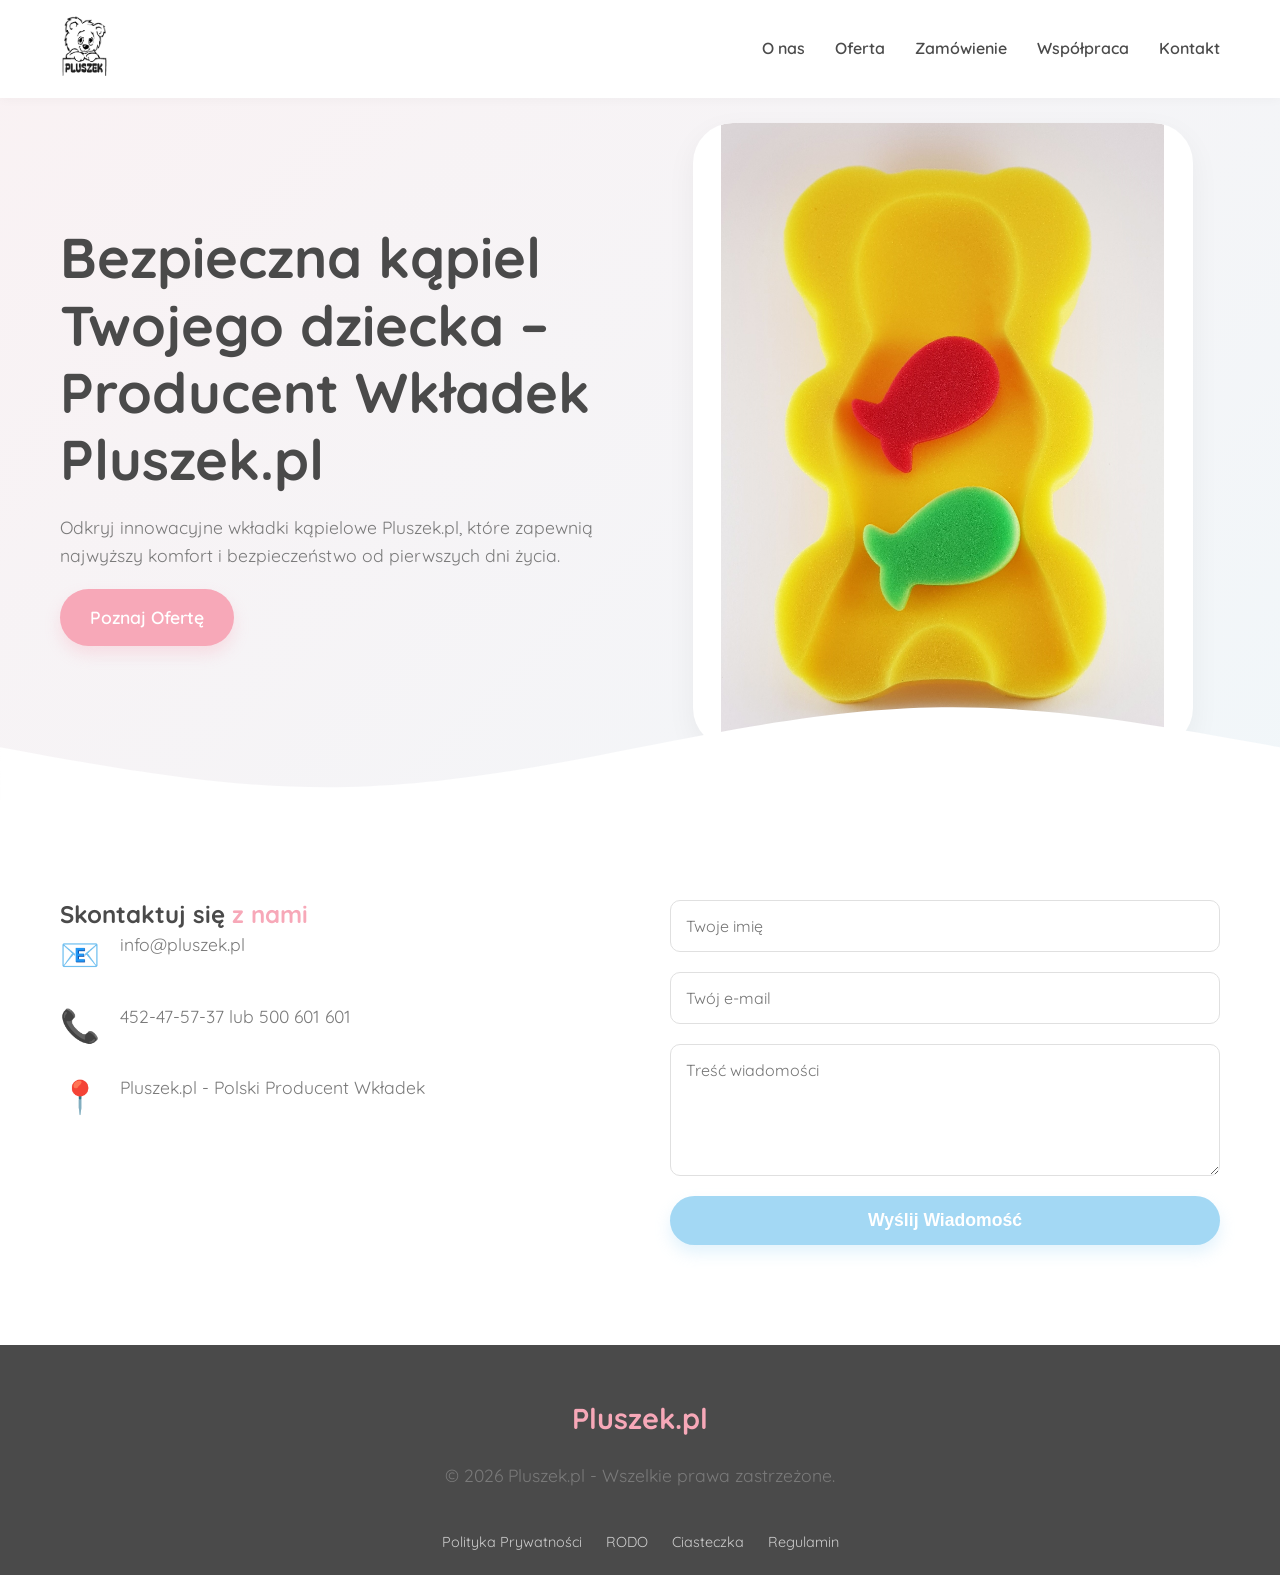
==== index.html @ 26e691b9 "oporawione style css" ====
<!DOCTYPE html>
<html lang="pl">
<head>
    <meta charset="UTF-8">
    <meta name="viewport" content="width=device-width, initial-scale=1.0">
    <title>Pluszek.pl - Producent Wkładek do Wanienki dla Niemowląt | Bezpieczna Kąpiel</title>
    <meta name="description" content="Pluszek.pl to polski producent bezpiecznych i delikatnych wkładek do kąpieli dla niemowląt. Sprawdź nasze atestowane produkty i pakiety promocyjne.">

    <link rel="preconnect" href="https://fonts.googleapis.com">
    <link rel="preconnect" href="https://fonts.gstatic.com" crossorigin>
    <link href="https://fonts.googleapis.com/css2?family=Quicksand:wght@300;400;500;600;700&display=swap" rel="stylesheet">
    <link rel="stylesheet" href="style.css">

    <script type="application/ld+json">
    {
      "@context": "https://schema.org",
      "@type": "Organization",
      "name": "Pluszek.pl",
      "url": "https://pluszek.pl",
      "logo": "https://pluszek.pl/image/logo.jpg",
      "contactPoint": {
        "@type": "ContactPoint",
        "telephone": "+48-452-475-737",
        "contactType": "customer service"
      }
    }
    </script>
</head>
<body>
    <nav id="navbar">
        <div class="container nav-container">
            <div class="logo">
                <a href="#hero"><img src="image/logo.jpg" alt="Pluszek.pl - Producent wkładek do wanienki" class="nav-logo"></a>
            </div>
            <ul class="nav-links">
                <li><a href="#about">O nas</a></li>
                <li><a href="#offer">Oferta</a></li>
                <li><a href="#order">Zamówienie</a></li>
                <li><a href="#collaboration">Współpraca</a></li>
                <li><a href="#contact">Kontakt</a></li>
            </ul>
            <div class="hamburger">
                <div class="line1"></div><div class="line2"></div><div class="line3"></div>
            </div>
        </div>
    </nav>

    <header id="hero">
        <div class="container hero-container">
            <div class="hero-content">
                <h1>Bezpieczna kąpiel Twojego dziecka – <span>Producent Wkładek Pluszek.pl</span></h1>
                <p>Odkryj innowacyjne wkładki kąpielowe Pluszek.pl, które zapewnią najwyższy komfort i bezpieczeństwo od pierwszych dni życia.</p>
                <a href="#offer" class="btn btn-primary">Poznaj Ofertę</a>
            </div>
            <div class="hero-image">
                <div class="image-wrapper"><img src="image/20191213_165851.jpg" alt="Niemowlę na wkładce kąpielowej Pluszek"></div>
            </div>
        </div>
        <div class="wave-bottom">
            <svg viewBox="0 0 1440 120" xmlns="http://www.w3.org/2000/svg"><path d="M0 60 C 320 120 420 120 720 60 C 1020 0 1120 0 1440 60 L 1440 120 L 0 120 Z" fill="#ffffff" /></svg>
        </div>
    </header>

    <section id="contact">
        <div class="container contact-container">
            <div class="contact-info">
                <h2>Skontaktuj się <span>z nami</span></h2>
                <div class="info-item">
                    <span class="info-icon">📧</span>
                    <p><a href="mailto:info@pluszek.pl">info@pluszek.pl</a></p>
                </div>
                <div class="info-item">
                    <span class="info-icon">📞</span>
                    <p><a href="tel:+48452475737">452-47-57-37</a> lub <a href="tel:+48500601601">500 601 601</a></p>
                </div>
                <div class="info-item">
                    <span class="info-icon">📍</span>
                    <p>Pluszek.pl - Polski Producent Wkładek</p>
                </div>
            </div>
            <div class="contact-form">
                <form id="contactForm" action="https://api.web3forms.com/submit" method="POST">
                    <input type="hidden" name="access_key" value="a47f51e8-e739-44b0-a483-c15c716d20fc">
                    <input type="hidden" name="redirect" value="https://pluszek.pl/dziekujemy.html">
                    <input type="text" name="Imie" placeholder="Twoje imię" required>
                    <input type="email" name="Email" placeholder="Twój e-mail" required>
                    <textarea name="Wiadomosc" rows="5" placeholder="Treść wiadomości" required></textarea>
                    <button type="submit" class="btn btn-secondary">Wyślij Wiadomość</button>
                </form>
            </div>
        </div>
    </section>

    <footer>
        <div class="container footer-content">
            <div class="footer-logo">Pluszek.pl</div>
            <p>&copy; 2026 Pluszek.pl - Wszelkie prawa zastrzeżone.</p>
            <div class="footer-links">
                <a href="polityka-prywatnosci.html">Polityka Prywatności</a>
                <a href="rodo.html">RODO</a>
                <a href="polityka-cookies.html">Ciasteczka</a>
                <a href="regulamin.html">Regulamin</a>
            </div>
        </div>
    </footer>
    <script src="script.js"></script>
</body>
</html>
---- style.css ----
/* Zmienne CSS dla pastelowego, miękkiego wyglądu */
:root {
    --primary-color: #A3D8F4; /* Baby Blue */
    --secondary-color: #F7A8B8; /* Soft Pink */
    --accent-color: #FFF2CC; /* Creamy Yellow */
    --text-dark: #4A4A4A; /* Soft Gray for text */
    --text-light: #7A7A7A;
    --bg-light: #FAFAFA;
    --bg-white: #FFFFFF;
    --shadow-soft: 0 10px 30px rgba(0, 0, 0, 0.05);
    --shadow-hover: 0 15px 40px rgba(0, 0, 0, 0.08);
    --border-radius: 20px;
    --transition: all 0.3s ease;
}

* {
    margin: 0;
    padding: 0;
    box-sizing: border-box;
}

html {
    scroll-behavior: smooth;
    font-family: 'Quicksand', sans-serif;
    color: var(--text-dark);
}

body {
    background-color: var(--bg-light);
    line-height: 1.6;
    overflow-x: hidden;
}

/* Typography */
h1, h2, h3 {
    font-weight: 700;
    color: var(--text-dark);
    line-height: 1.2;
}

h2 span {
    color: var(--secondary-color);
}

p {
    font-size: 1.1rem;
    color: var(--text-light);
    margin-bottom: 20px;
}

a {
    text-decoration: none;
    color: inherit;
}

.container {
    max-width: 1200px;
    margin: 0 auto;
    padding: 0 20px;
}

/* Przyciski */
.btn {
    display: inline-block;
    padding: 14px 30px;
    border-radius: 50px;
    font-weight: 600;
    font-size: 1.1rem;
    cursor: pointer;
    transition: var(--transition);
    border: none;
    text-align: center;
}

.btn-primary {
    background-color: var(--secondary-color);
    color: white;
    box-shadow: 0 8px 15px rgba(247, 168, 184, 0.3);
}

.btn-primary:hover {
    background-color: #E695A5;
    transform: translateY(-2px);
    box-shadow: 0 12px 20px rgba(247, 168, 184, 0.4);
}

.btn-secondary {
    background-color: var(--primary-color);
    color: white;
    box-shadow: 0 8px 15px rgba(163, 216, 244, 0.3);
}

.btn-secondary:hover {
    background-color: #8CC4E0;
    transform: translateY(-2px);
    box-shadow: 0 12px 20px rgba(163, 216, 244, 0.4);
}

/* Navigacja */
#navbar {
    position: fixed;
    top: 0;
    width: 100%;
    background: rgba(255, 255, 255, 0.95);
    backdrop-filter: blur(10px);
    z-index: 1000;
    padding: 15px 0;
    box-shadow: 0 2px 10px rgba(0,0,0,0.03);
    transition: var(--transition);
}

.nav-container {
    display: flex;
    justify-content: space-between;
    align-items: center;
}

.logo .logo-text {
    font-size: 1.8rem;
    font-weight: 700;
    color: var(--primary-color);
}

.nav-logo {
    max-height: 60.5px; /* Zwiększone o kolejne 10% z 55px */
    mix-blend-mode: multiply;
    height: auto;
    width: auto;
    transition: var(--transition);
}

.nav-links {
    display: flex;
    list-style: none;
}

.nav-links li {
    margin-left: 30px;
}

.nav-links a {
    font-weight: 600;
    color: var(--text-dark);
    transition: var(--transition);
    position: relative;
}

.nav-links a:hover {
    color: var(--secondary-color);
}

.nav-links a::after {
    content: '';
    position: absolute;
    width: 0;
    height: 2px;
    bottom: -5px;
    left: 0;
    background-color: var(--secondary-color);
    transition: var(--transition);
}

.nav-links a:hover::after {
    width: 100%;
}

.hamburger {
    display: none;
    cursor: pointer;
}

.hamburger div {
    width: 25px;
    height: 3px;
    background-color: var(--text-dark);
    margin: 5px;
    transition: var(--transition);
}

/* Hero Section */
#hero {
    padding-top: 120px;
    background: linear-gradient(135deg, rgba(247,168,184,0.1) 0%, rgba(163,216,244,0.1) 100%);
    position: relative;
    padding-bottom: 50px;
}

.hero-container {
    display: flex;
    align-items: center;
    justify-content: space-between;
    min-height: 70vh;
}

.hero-content {
    flex: 1;
    padding-right: 50px;
}

.hero-content h1 {
    font-size: 3.5rem;
    margin-bottom: 20px;
}

.hero-image {
    flex: 1;
    display: flex;
    justify-content: center;
    position: relative;
}

.image-wrapper {
    width: 100%;
    max-width: 500px;
    aspect-ratio: 4/5;
    background: #ffffff;
    border-radius: 40px;
    display: flex;
    align-items: center;
    justify-content: center;
    box-shadow: var(--shadow-soft);
    overflow: hidden;
    position: relative;
}

.image-wrapper img {
    width: 100%;
    height: 100%;
    object-fit: contain;
    border-radius: 40px;
}

.placeholder-text {
    color: var(--text-light);
    font-style: italic;
    font-size: 0.9rem;
    text-align: center;
    padding: 20px;
}

.wave-bottom, .wave-top {
    position: absolute;
    left: 0;
    width: 100%;
    line-height: 0;
}

.wave-bottom {
    bottom: -1px;
}

.wave-top {
    top: -1px;
}

/* Sekcja O nas */
#about {
    padding: 100px 0;
    background-color: var(--bg-white);
}

.about-container {
    display: flex;
    align-items: center;
    gap: 60px;
}

.about-image {
    flex: 1;
}

.about-text {
    flex: 1;
}

.about-text h2 {
    font-size: 2.8rem;
    margin-bottom: 30px;
}

.features {
    display: grid;
    grid-template-columns: 1fr 1fr;
    gap: 30px;
    margin-top: 40px;
}

.feature {
    background: var(--bg-light);
    padding: 25px;
    border-radius: var(--border-radius);
    transition: var(--transition);
}

.feature:hover {
    transform: translateY(-5px);
    box-shadow: var(--shadow-soft);
}

.feature .icon {
    font-size: 2.5rem;
    margin-bottom: 15px;
}

.feature h3 {
    font-size: 1.2rem;
    margin-bottom: 10px;
}

/* Sekcja Oferta */
#offer {
    padding: 100px 0;
    background-color: var(--bg-light);
    text-align: center;
}

.section-title {
    font-size: 2.8rem;
    margin-bottom: 15px;
}

.section-subtitle {
    max-width: 700px;
    margin: 0 auto 50px auto;
}

.offer-grid {
    display: grid;
    grid-template-columns: repeat(auto-fit, minmax(320px, 1fr));
    gap: 40px;
}

.offer-card {
    background: var(--bg-white);
    border-radius: var(--border-radius);
    overflow: hidden;
    box-shadow: var(--shadow-soft);
    transition: var(--transition);
    text-align: left;
}

.offer-card:hover {
    transform: translateY(-10px);
    box-shadow: var(--shadow-hover);
}

.card-img {
    width: 100%;
    height: 300px;
    background: #ffffff;
    display: flex;
    align-items: center;
    justify-content: center;
}

.card-img img {
    width: 100%;
    height: 100%;
    object-fit: contain;
}

.card-content {
    padding: 30px;
}

.card-content h3 {
    font-size: 1.4rem;
    margin-bottom: 15px;
}

/* Oferta / Formularz */
#order {
    padding: 100px 0;
    background-color: var(--bg-white);
    text-align: center;
}

.promo-grid {
    display: flex;
    justify-content: center;
    gap: 2px; /* Small gap like in the screenshot */
    flex-wrap: wrap;
    margin-top: 40px;
}

.promo-card {
    background-size: cover;
    background-position: center;
    padding: 60px 40px;
    width: 32%;
    min-width: 300px;
    color: white;
    text-align: center;
    display: flex;
    flex-direction: column;
    justify-content: center;
    align-items: center;
    position: relative;
    /* Soft blending */
}

.promo-card h3 {
    color: white;
    font-size: 2rem;
    margin-bottom: 20px;
    font-weight: 700;
}

.promo-card p {
    color: #e0e0e0;
    font-size: 1rem;
    line-height: 1.5;
    margin-bottom: 20px;
}

.promo-card .price {
    font-size: 1.2rem;
    font-weight: bold;
    color: white;
    margin-bottom: 25px;
}

.promo-card .price span {
    font-size: 0.8rem;
    font-weight: normal;
}

.btn.kup-btn {
    background-color: #3b82f6; /* Niebieski przycisk z obrazka */
    color: white;
    border-radius: 5px;
    padding: 12px 30px;
    font-weight: 600;
    box-shadow: none;
}

.btn.kup-btn:hover {
    background-color: #2563eb;
    transform: none;
}

.order-container, .order-form-container {
    max-width: 800px;
    margin: 0 auto;
    background: var(--bg-light);
    border-radius: var(--border-radius);
    padding: 50px;
    text-align: left;
}

.form-group {
    margin-bottom: 25px;
}

.form-group label {
    display: block;
    margin-bottom: 8px;
    font-weight: 600;
    color: var(--text-dark);
}

.form-group input[type="text"],
.form-group input[type="email"],
.form-group textarea {
    width: 100%;
    padding: 15px;
    border: 1px solid #E0E0E0;
    border-radius: 10px;
    font-family: inherit;
    font-size: 1rem;
    background: var(--bg-white);
    transition: var(--transition);
}

.form-group input:focus,
.form-group textarea:focus {
    outline: none;
    border-color: var(--primary-color);
    box-shadow: 0 0 0 3px rgba(163, 216, 244, 0.2);
}

.radio-group {
    display: flex;
    flex-direction: column;
    gap: 15px;
}

.radio-label {
    display: flex;
    align-items: center;
    cursor: pointer;
    font-weight: 500;
    background: var(--bg-white);
    padding: 15px 20px;
    border-radius: 10px;
    border: 1px solid #E0E0E0;
    transition: var(--transition);
}

.radio-label:hover {
    border-color: var(--primary-color);
}

.radio-label input[type="radio"] {
    display: none;
}

.custom-radio {
    width: 20px;
    height: 20px;
    border: 2px solid var(--text-light);
    border-radius: 50%;
    margin-right: 15px;
    position: relative;
}

.radio-label input[type="radio"]:checked + .custom-radio {
    border-color: var(--primary-color);
}

.radio-label input[type="radio"]:checked + .custom-radio::after {
    content: '';
    position: absolute;
    top: 50%;
    left: 50%;
    transform: translate(-50%, -50%);
    width: 10px;
    height: 10px;
    background: var(--primary-color);
    border-radius: 50%;
}

.form-note {
    margin-top: 15px;
    font-size: 0.85rem;
    text-align: center;
}

/* Modal */
.modal {
    display: none;
    position: fixed;
    z-index: 2000;
    left: 0;
    top: 0;
    width: 100%;
    height: 100%;
    overflow: auto;
    background-color: rgba(0,0,0,0.6);
    backdrop-filter: blur(5px);
}

.modal-content {
    background-color: #fefefe;
    margin: 10% auto;
    padding: 40px;
    border-radius: var(--border-radius);
    width: 90%;
    max-width: 600px;
    position: relative;
    box-shadow: 0 5px 30px rgba(0,0,0,0.3);
}

.close-btn {
    position: absolute;
    top: 20px;
    right: 25px;
    color: #aaa;
    font-size: 28px;
    font-weight: bold;
    cursor: pointer;
}

.close-btn:hover,
.close-btn:focus {
    color: black;
    text-decoration: none;
    cursor: pointer;
}

/* Współpraca */
#collaboration {
    padding: 150px 0 100px 0;
    background-color: var(--primary-color);
    color: var(--text-dark);
    position: relative;
    text-align: center;
}

#collaboration h2, 
#collaboration h2 span,
#collaboration p {
    color: var(--text-dark);
}

.collab-content {
    max-width: 800px;
    margin: 0 auto;
}

.collab-content ul {
    list-style: none;
    margin: 40px 0;
    display: flex;
    flex-wrap: wrap;
    justify-content: center;
    gap: 20px;
}

.collab-content ul li {
    background: rgba(255,255,255,0.2);
    padding: 10px 20px;
    border-radius: 30px;
    font-weight: 600;
}

/* Kontakt */
#contact {
    padding: 100px 0;
    background-color: var(--bg-white);
}

.contact-container {
    display: flex;
    gap: 60px;
}

.contact-info, .contact-form {
    flex: 1;
}

.info-item {
    display: flex;
    align-items: center;
    margin-bottom: 20px;
}

.info-icon {
    font-size: 2rem;
    margin-right: 20px;
}

.contact-form form {
    display: flex;
    flex-direction: column;
    gap: 20px;
}

.contact-form input, .contact-form textarea {
    padding: 15px;
    border: 1px solid #E0E0E0;
    border-radius: 10px;
    font-family: inherit;
    font-size: 1rem;
}

/* Footer */
footer {
    background-color: var(--text-dark);
    color: white;
    padding: 50px 0 20px 0;
    text-align: center;
}

.footer-content {
    display: flex;
    flex-direction: column;
    align-items: center;
    gap: 20px;
}

.footer-logo {
    font-size: 1.8rem;
    font-weight: 700;
    color: var(--secondary-color);
}

.footer-links a {
    color: #ccc;
    margin: 0 10px;
    font-size: 0.9rem;
}

.footer-links a:hover {
    color: white;
}

/* Responsive Design */
@media screen and (max-width: 968px) {
    .hero-container, .about-container, .contact-container {
        flex-direction: column;
        text-align: center;
    }
    
    .hero-content {
        padding-right: 0;
        margin-bottom: 50px;
    }

    .hero-content h1 {
        font-size: 2.8rem;
    }

    .offer-grid {
        grid-template-columns: repeat(2, 1fr);
    }
}

@media screen and (max-width: 768px) {
    body {
        overflow-x: hidden;
    }
    
    .nav-links {
        position: absolute;
        right: -100%;
        top: 70px;
        background: rgba(255, 255, 255, 0.98);
        flex-direction: column;
        align-items: center;
        width: 100%;
        height: calc(100vh - 70px);
        transition: right 0.5s ease-in;
        box-shadow: var(--shadow-soft);
    }

    .nav-links.nav-active {
        right: 0;
    }

    .nav-links li {
        margin: 30px 0;
    }

    .hamburger {
        display: block;
    }

    .hamburger.toggle .line1 {
        transform: rotate(-45deg) translate(-5px, 6px);
    }

    .hamburger.toggle .line2 {
        opacity: 0;
    }

    .hamburger.toggle .line3 {
        transform: rotate(45deg) translate(-5px, -6px);
    }

    .offer-grid {
        grid-template-columns: 1fr;
    }
    
    .order-container {
        padding: 30px 20px;
    }
}
/* Poprawka dla klikalnych numerów i maili */
.info-item p a {
    color: inherit;
    text-decoration: none;
    transition: var(--transition);
}

.info-item p a:hover {
    color: var(--secondary-color);
}

/* Upewnienie się, że obrazy w ofercie są zawsze wyśrodkowane */
.card-img img {
    max-width: 100%;
    max-height: 100%;
}
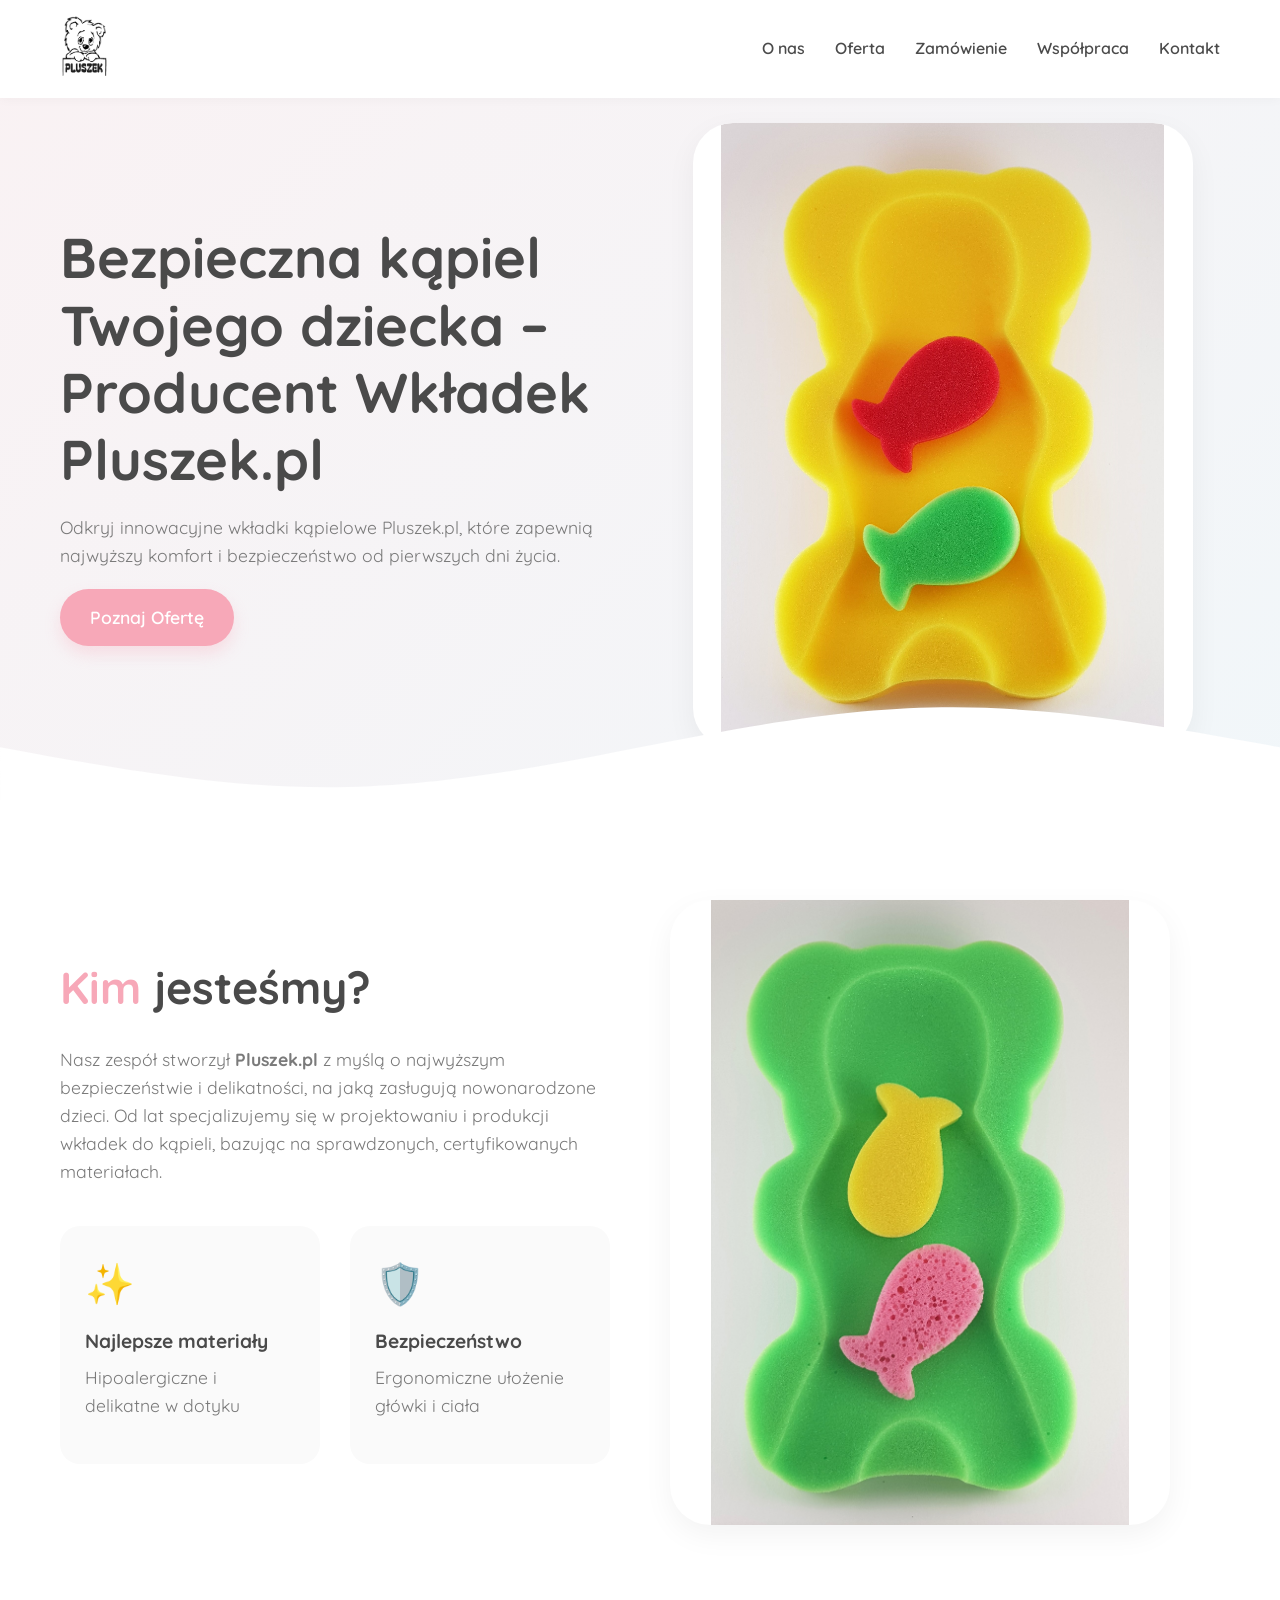
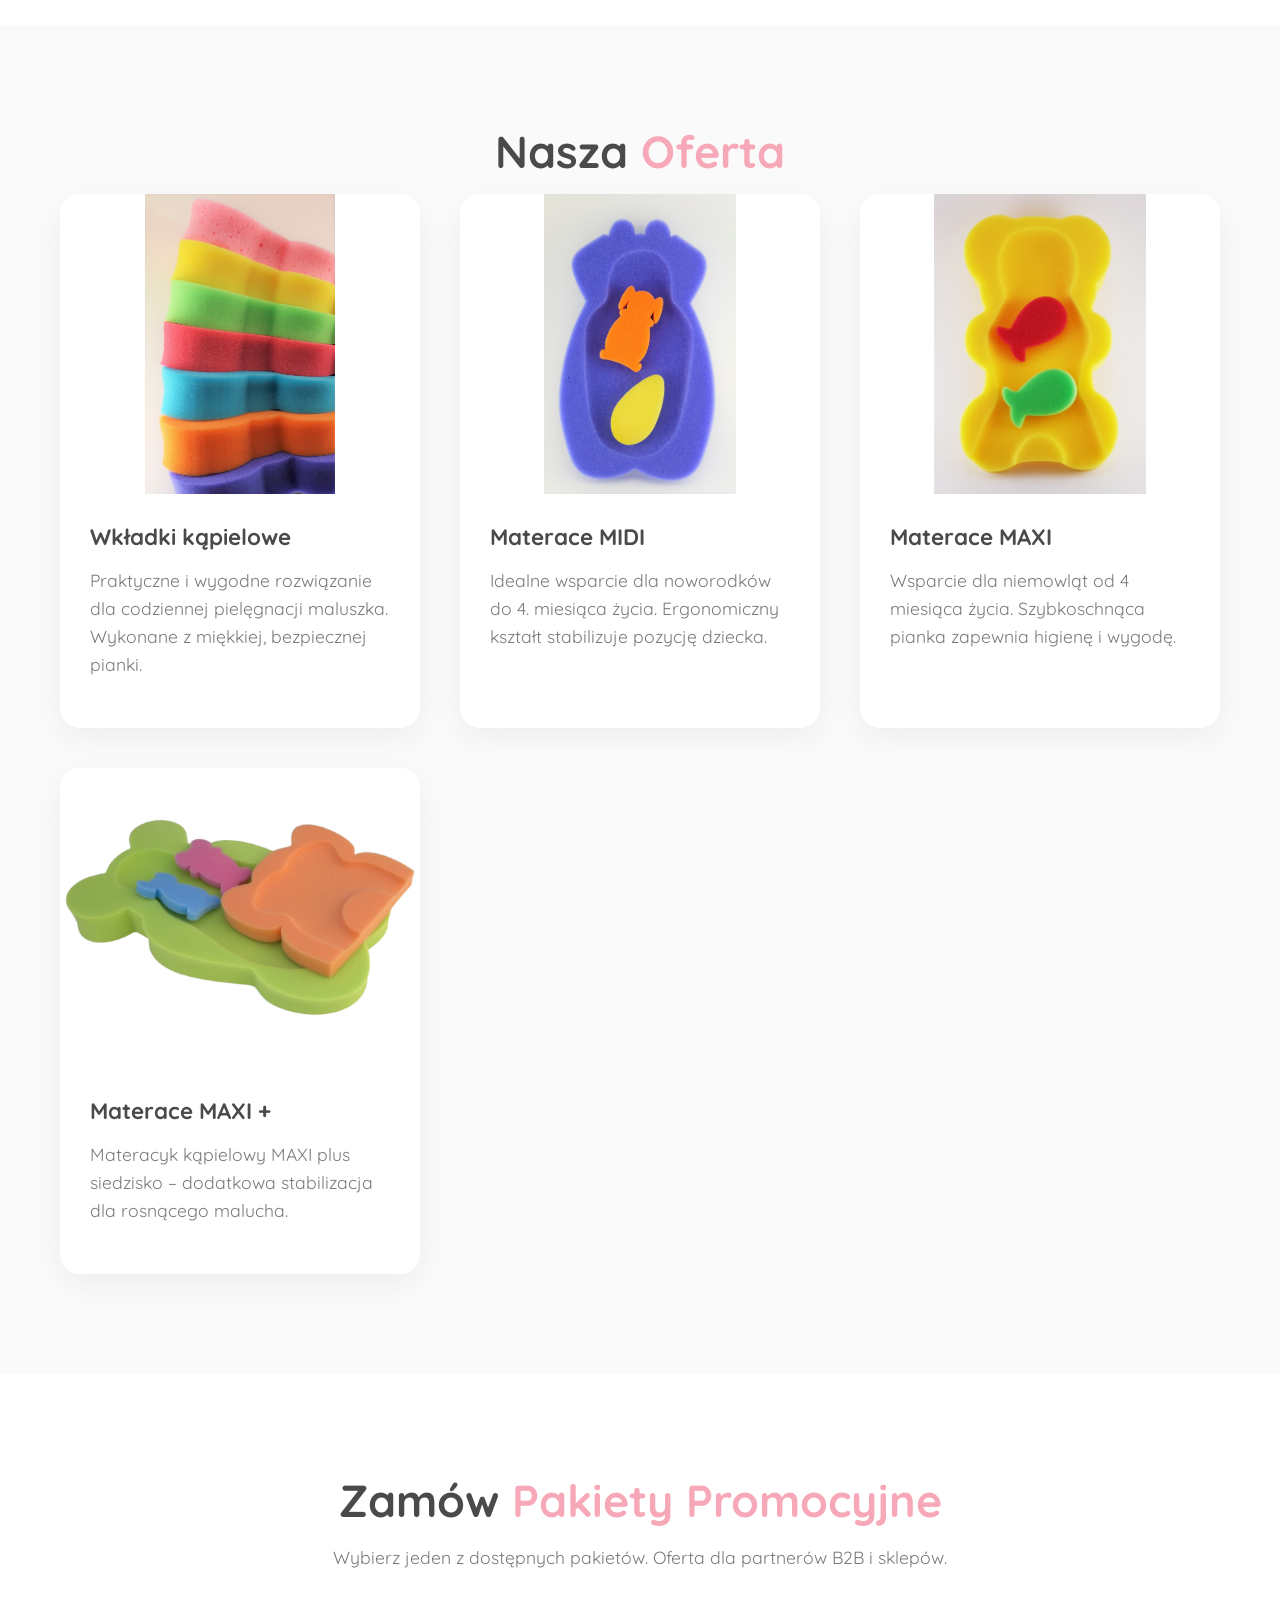
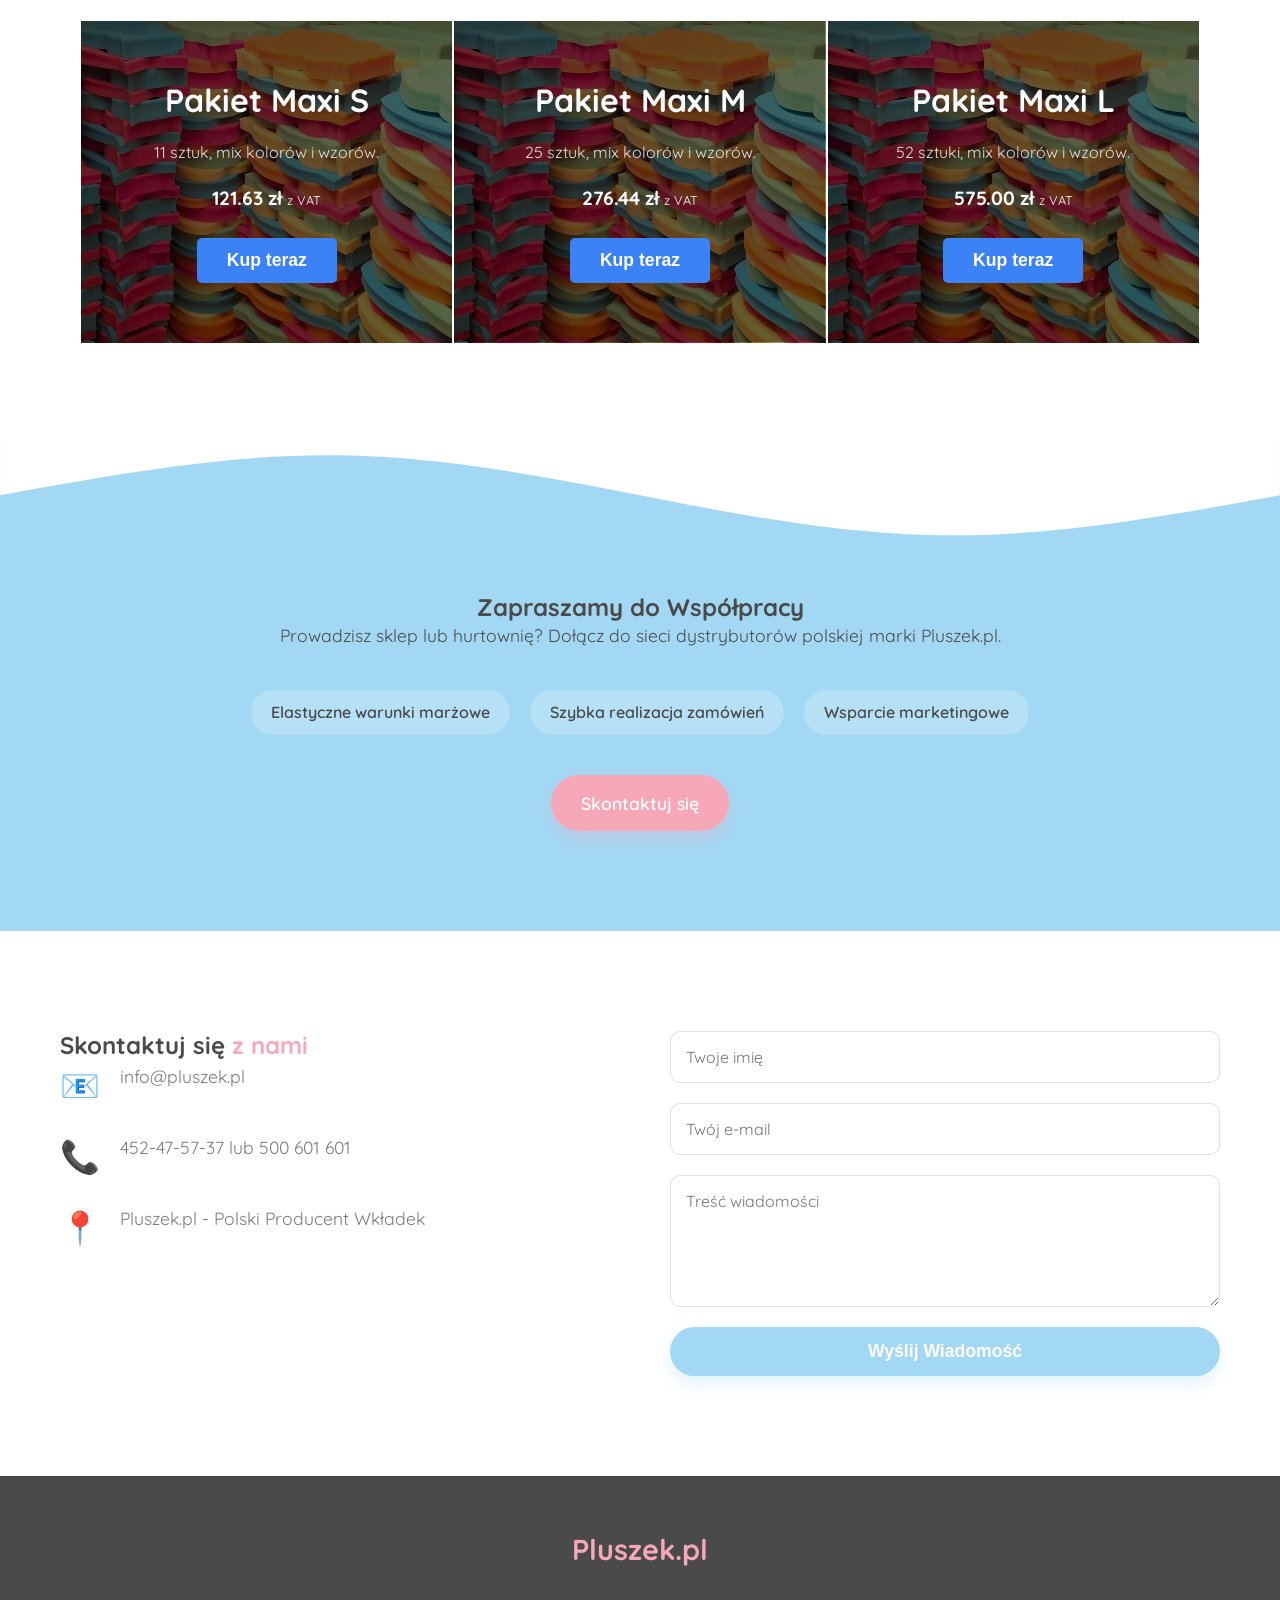
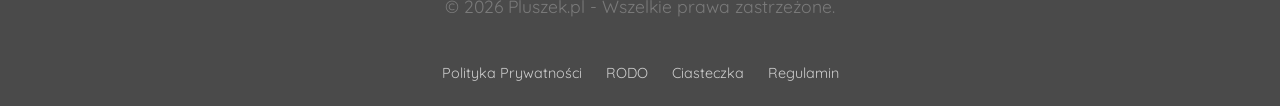
==== commit 74c09044: "Naprawa struktury strony i wdrożenie pełnego kodu SEO" ====
--- a/index.html
+++ b/index.html
@@ -1,14 +1,18 @@
 <!DOCTYPE html>
 <html lang="pl">
+
 <head>
     <meta charset="UTF-8">
     <meta name="viewport" content="width=device-width, initial-scale=1.0">
     <title>Pluszek.pl - Producent Wkładek do Wanienki dla Niemowląt | Bezpieczna Kąpiel</title>
-    <meta name="description" content="Pluszek.pl to polski producent bezpiecznych i delikatnych wkładek do kąpieli dla niemowląt. Sprawdź nasze atestowane produkty i pakiety promocyjne.">
+    <meta name="description"
+        content="Pluszek.pl to zaufany polski producent bezpiecznych, delikatnych wkładek do kąpieli dla niemowląt. Odkryj naszą ofertę, pakiety promocyjne i ofertę B2B.">
 
     <link rel="preconnect" href="https://fonts.googleapis.com">
     <link rel="preconnect" href="https://fonts.gstatic.com" crossorigin>
-    <link href="https://fonts.googleapis.com/css2?family=Quicksand:wght@300;400;500;600;700&display=swap" rel="stylesheet">
+    <link href="https://fonts.googleapis.com/css2?family=Quicksand:wght@300;400;500;600;700&display=swap"
+        rel="stylesheet">
+
     <link rel="stylesheet" href="style.css">
 
     <script type="application/ld+json">
@@ -18,19 +22,31 @@
       "name": "Pluszek.pl",
       "url": "https://pluszek.pl",
       "logo": "https://pluszek.pl/image/logo.jpg",
-      "contactPoint": {
-        "@type": "ContactPoint",
-        "telephone": "+48-452-475-737",
-        "contactType": "customer service"
-      }
+      "description": "Polski producent bezpiecznych wkładek do kąpieli dla niemowląt.",
+      "contactPoint": [
+        {
+          "@type": "ContactPoint",
+          "telephone": "+48-452-475-737",
+          "contactType": "customer service"
+        },
+        {
+          "@type": "ContactPoint",
+          "telephone": "+48-500-601-601",
+          "contactType": "sales"
+        }
+      ]
     }
     </script>
 </head>
+
 <body>
+
     <nav id="navbar">
         <div class="container nav-container">
             <div class="logo">
-                <a href="#hero"><img src="image/logo.jpg" alt="Pluszek.pl - Producent wkładek do wanienki" class="nav-logo"></a>
+                <a href="#hero">
+                    <img src="image/logo.jpg" alt="Pluszek.pl - Producent wkładek do wanienki" class="nav-logo">
+                </a>
             </div>
             <ul class="nav-links">
                 <li><a href="#about">O nas</a></li>
@@ -39,8 +55,10 @@
                 <li><a href="#collaboration">Współpraca</a></li>
                 <li><a href="#contact">Kontakt</a></li>
             </ul>
-            <div class="hamburger">
-                <div class="line1"></div><div class="line2"></div><div class="line3"></div>
+            <div class="hamburger" aria-label="Otwórz menu">
+                <div class="line1"></div>
+                <div class="line2"></div>
+                <div class="line3"></div>
             </div>
         </div>
     </nav>
@@ -49,17 +67,164 @@
         <div class="container hero-container">
             <div class="hero-content">
                 <h1>Bezpieczna kąpiel Twojego dziecka – <span>Producent Wkładek Pluszek.pl</span></h1>
-                <p>Odkryj innowacyjne wkładki kąpielowe Pluszek.pl, które zapewnią najwyższy komfort i bezpieczeństwo od pierwszych dni życia.</p>
+                <p>Odkryj innowacyjne wkładki kąpielowe Pluszek.pl, które zapewnią najwyższy komfort i bezpieczeństwo od
+                    pierwszych dni życia.</p>
                 <a href="#offer" class="btn btn-primary">Poznaj Ofertę</a>
             </div>
             <div class="hero-image">
-                <div class="image-wrapper"><img src="image/20191213_165851.jpg" alt="Niemowlę na wkładce kąpielowej Pluszek"></div>
+                <div class="image-wrapper">
+                    <img src="image/20191213_165851.jpg" alt="Niemowlę w kąpieli na bezpiecznej wkładce Pluszek">
+                </div>
             </div>
         </div>
         <div class="wave-bottom">
-            <svg viewBox="0 0 1440 120" xmlns="http://www.w3.org/2000/svg"><path d="M0 60 C 320 120 420 120 720 60 C 1020 0 1120 0 1440 60 L 1440 120 L 0 120 Z" fill="#ffffff" /></svg>
+            <svg viewBox="0 0 1440 120" xmlns="http://www.w3.org/2000/svg">
+                <path d="M0 60 C 320 120 420 120 720 60 C 1020 0 1120 0 1440 60 L 1440 120 L 0 120 Z" fill="#ffffff" />
+            </svg>
         </div>
     </header>
+
+    <section id="about">
+        <div class="container about-container">
+            <div class="about-text">
+                <h2><span>Kim</span> jesteśmy?</h2>
+                <p>Nasz zespół stworzył <strong>Pluszek.pl</strong> z myślą o najwyższym bezpieczeństwie i delikatności,
+                    na jaką zasługują nowonarodzone dzieci. Od lat specjalizujemy się w projektowaniu i produkcji
+                    wkładek do kąpieli, bazując na sprawdzonych, certyfikowanych materiałach.</p>
+                <div class="features">
+                    <div class="feature">
+                        <div class="icon">✨</div>
+                        <h3>Najlepsze materiały</h3>
+                        <p>Hipoalergiczne i delikatne w dotyku</p>
+                    </div>
+                    <div class="feature">
+                        <div class="icon">🛡️</div>
+                        <h3>Bezpieczeństwo</h3>
+                        <p>Ergonomiczne ułożenie główki i ciała</p>
+                    </div>
+                </div>
+            </div>
+            <div class="about-image">
+                <div class="image-wrapper">
+                    <img src="image/20191213_170916.jpg" alt="Materiały wkładek Pluszek - atestowana pianka">
+                </div>
+            </div>
+        </div>
+    </section>
+
+    <section id="offer">
+        <div class="container">
+            <h2 class="section-title">Nasza <span>Oferta</span></h2>
+            <div class="offer-grid">
+                <div class="offer-card">
+                    <div class="card-img"><img src="image/wkladkikapiel.jpg" alt="Wkładki kąpielowe Pluszek"></div>
+                    <div class="card-content">
+                        <h3>Wkładki kąpielowe</h3>
+                        <p>Praktyczne i wygodne rozwiązanie dla codziennej pielęgnacji maluszka. Wykonane z miękkiej, bezpiecznej pianki.</p>
+                    </div>
+                </div>
+                <div class="offer-card">
+                    <div class="card-img"><img src="image/midi.jpg" alt="Materacyk kąpielowy MIDI"></div>
+                    <div class="card-content">
+                        <h3>Materace MIDI</h3>
+                        <p>Idealne wsparcie dla noworodków do 4. miesiąca życia. Ergonomiczny kształt stabilizuje pozycję dziecka.</p>
+                    </div>
+                </div>
+                <div class="offer-card">
+                    <div class="card-img"><img src="image/20191213_165851.jpg" alt="Materacyk kąpielowy MAXI"></div>
+                    <div class="card-content">
+                        <h3>Materace MAXI</h3>
+                        <p>Wsparcie dla niemowląt od 4 miesiąca życia. Szybkoschnąca pianka zapewnia higienę i wygodę.</p>
+                    </div>
+                </div>
+                <div class="offer-card">
+                    <div class="card-img"><img src="image/maxiplus.jpg" alt="Materace MAXI Plus"></div>
+                    <div class="card-content">
+                        <h3>Materace MAXI +</h3>
+                        <p>Materacyk kąpielowy MAXI plus siedzisko – dodatkowa stabilizacja dla rosnącego malucha.</p>
+                    </div>
+                </div>
+                </div>
+        </div>
+    </section>
+
+    <section id="order">
+        <div class="container">
+            <h2 class="section-title">Zamów <span>Pakiety Promocyjne</span></h2>
+            <p class="section-subtitle">Wybierz jeden z dostępnych pakietów. Oferta dla partnerów B2B i sklepów.</p>
+
+            <div class="promo-grid">
+                <div class="promo-card" style="background-image: linear-gradient(rgba(0,0,0,0.6), rgba(0,0,0,0.6)), url('image/wkladkap.webp');">
+                    <h3>Pakiet Maxi S</h3>
+                    <p>11 sztuk, mix kolorów i wzorów.</p>
+                    <p class="price">121.63 zł <span>z VAT</span></p>
+                    <button class="btn kup-btn open-modal-btn" data-package="Pakiet Maxi S">Kup teraz</button>
+                </div>
+                <div class="promo-card" style="background-image: linear-gradient(rgba(0,0,0,0.6), rgba(0,0,0,0.6)), url('image/wkladkap.webp');">
+                    <h3>Pakiet Maxi M</h3>
+                    <p>25 sztuk, mix kolorów i wzorów.</p>
+                    <p class="price">276.44 zł <span>z VAT</span></p>
+                    <button class="btn kup-btn open-modal-btn" data-package="Pakiet Maxi M">Kup teraz</button>
+                </div>
+                <div class="promo-card" style="background-image: linear-gradient(rgba(0,0,0,0.6), rgba(0,0,0,0.6)), url('image/wkladkap.webp');">
+                    <h3>Pakiet Maxi L</h3>
+                    <p>52 sztuki, mix kolorów i wzorów.</p>
+                    <p class="price">575.00 zł <span>z VAT</span></p>
+                    <button class="btn kup-btn open-modal-btn" data-package="Pakiet Maxi L">Kup teraz</button>
+                </div>
+            </div>
+
+            <div id="orderModal" class="modal">
+                <div class="modal-content order-form-container">
+                    <span class="close-btn">&times;</span>
+                    <h3>Zamówienie: <span id="selectedPackageName" style="color: var(--secondary-color);"></span></h3>
+                    <form id="promoForm" action="https://api.web3forms.com/submit" method="POST">
+                        <input type="hidden" name="access_key" value="a47f51e8-e739-44b0-a483-c15c716d20fc">
+                        <input type="hidden" name="redirect" value="https://pluszek.pl/dziekujemy.html">
+                        <input type="hidden" id="hiddenPackage" name="Wybrany_Pakiet" value="">
+
+                        <div class="form-group">
+                            <label for="companyName">Nazwa firmy</label>
+                            <input type="text" id="companyName" name="Firma" required placeholder="Wpisz nazwę działalności">
+                        </div>
+                        <div class="form-group">
+                            <label for="vatId">Numer NIP</label>
+                            <input type="text" id="vatId" name="NIP" required placeholder="Wpisz numer NIP">
+                        </div>
+                        <div class="form-group">
+                            <label for="email">Adres E-mail</label>
+                            <input type="email" id="email" name="Email" required placeholder="twoj@email.pl">
+                        </div>
+                        <div class="form-group">
+                            <label for="address">Adres dostawy</label>
+                            <textarea id="address" name="Adres_dostawy" rows="3" required placeholder="Pełny adres dostawy"></textarea>
+                        </div>
+                        <button type="submit" class="btn btn-secondary">Wyślij Zamówienie</button>
+                    </form>
+                </div>
+            </div>
+        </div>
+    </section>
+
+    <section id="collaboration">
+        <div class="wave-top">
+            <svg viewBox="0 0 1440 120" xmlns="http://www.w3.org/2000/svg">
+                <path d="M0 60 C 320 0 420 0 720 60 C 1020 120 1120 120 1440 60 L 1440 0 L 0 0 Z" fill="#ffffff" />
+            </svg>
+        </div>
+        <div class="container collab-container">
+            <div class="collab-content">
+                <h2>Zapraszamy do <span>Współpracy</span></h2>
+                <p>Prowadzisz sklep lub hurtownię? Dołącz do sieci dystrybutorów polskiej marki Pluszek.pl.</p>
+                <ul>
+                    <li>Elastyczne warunki marżowe</li>
+                    <li>Szybka realizacja zamówień</li>
+                    <li>Wsparcie marketingowe</li>
+                </ul>
+                <a href="#contact" class="btn btn-primary">Skontaktuj się</a>
+            </div>
+        </div>
+    </section>
 
     <section id="contact">
         <div class="container contact-container">
@@ -103,6 +268,7 @@
             </div>
         </div>
     </footer>
+
     <script src="script.js"></script>
 </body>
 </html>
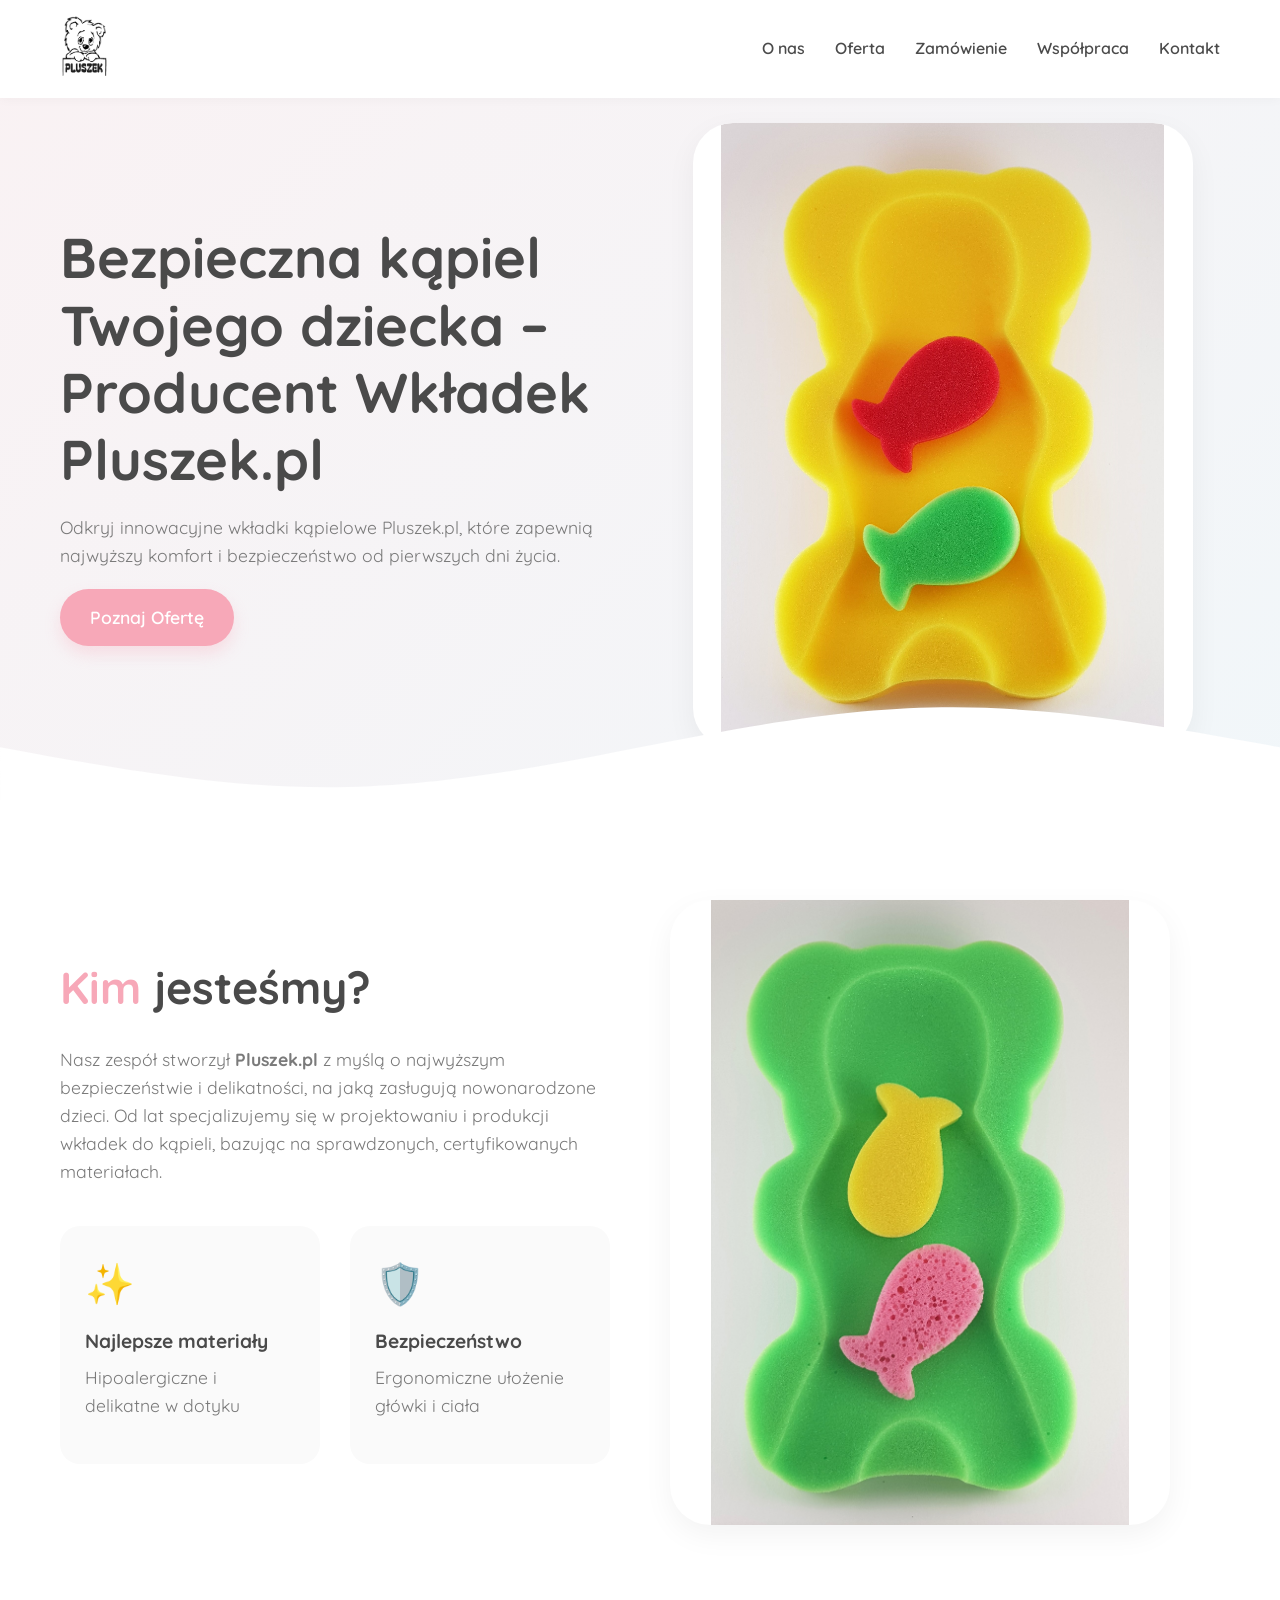
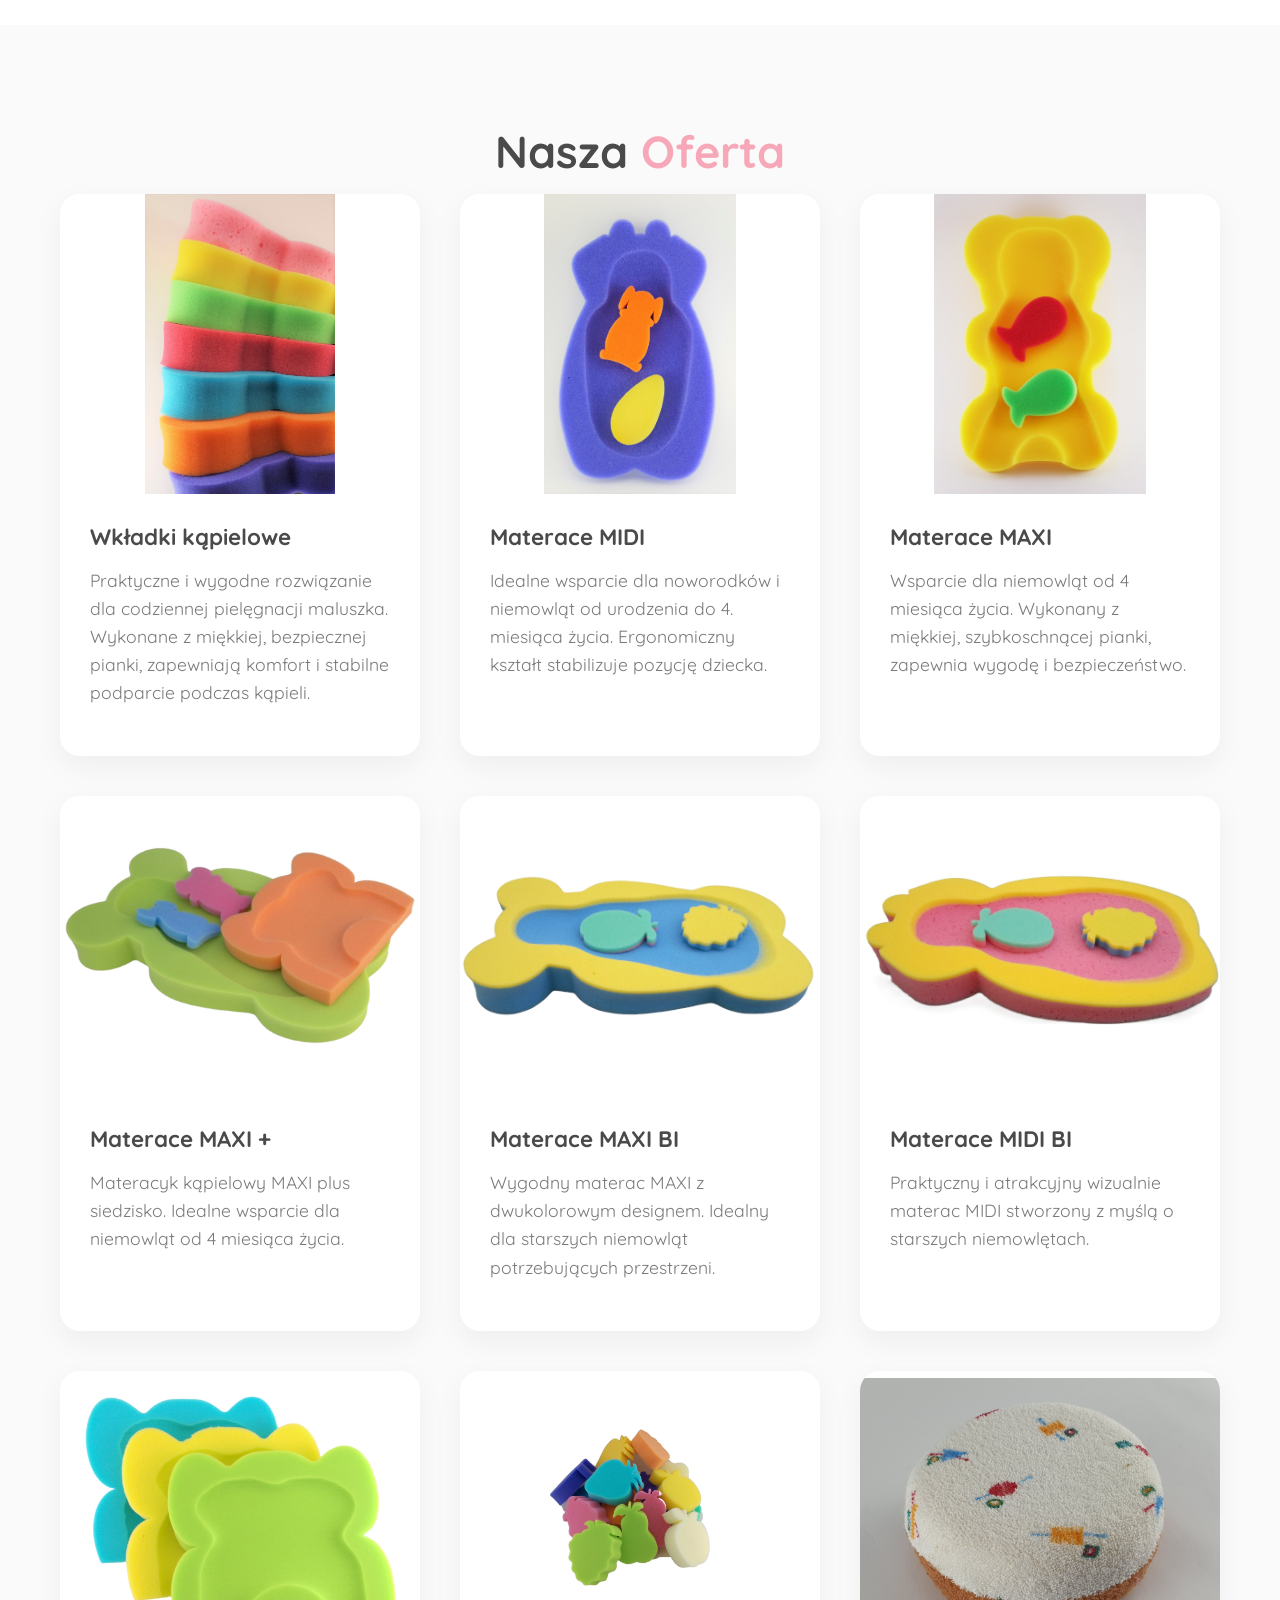
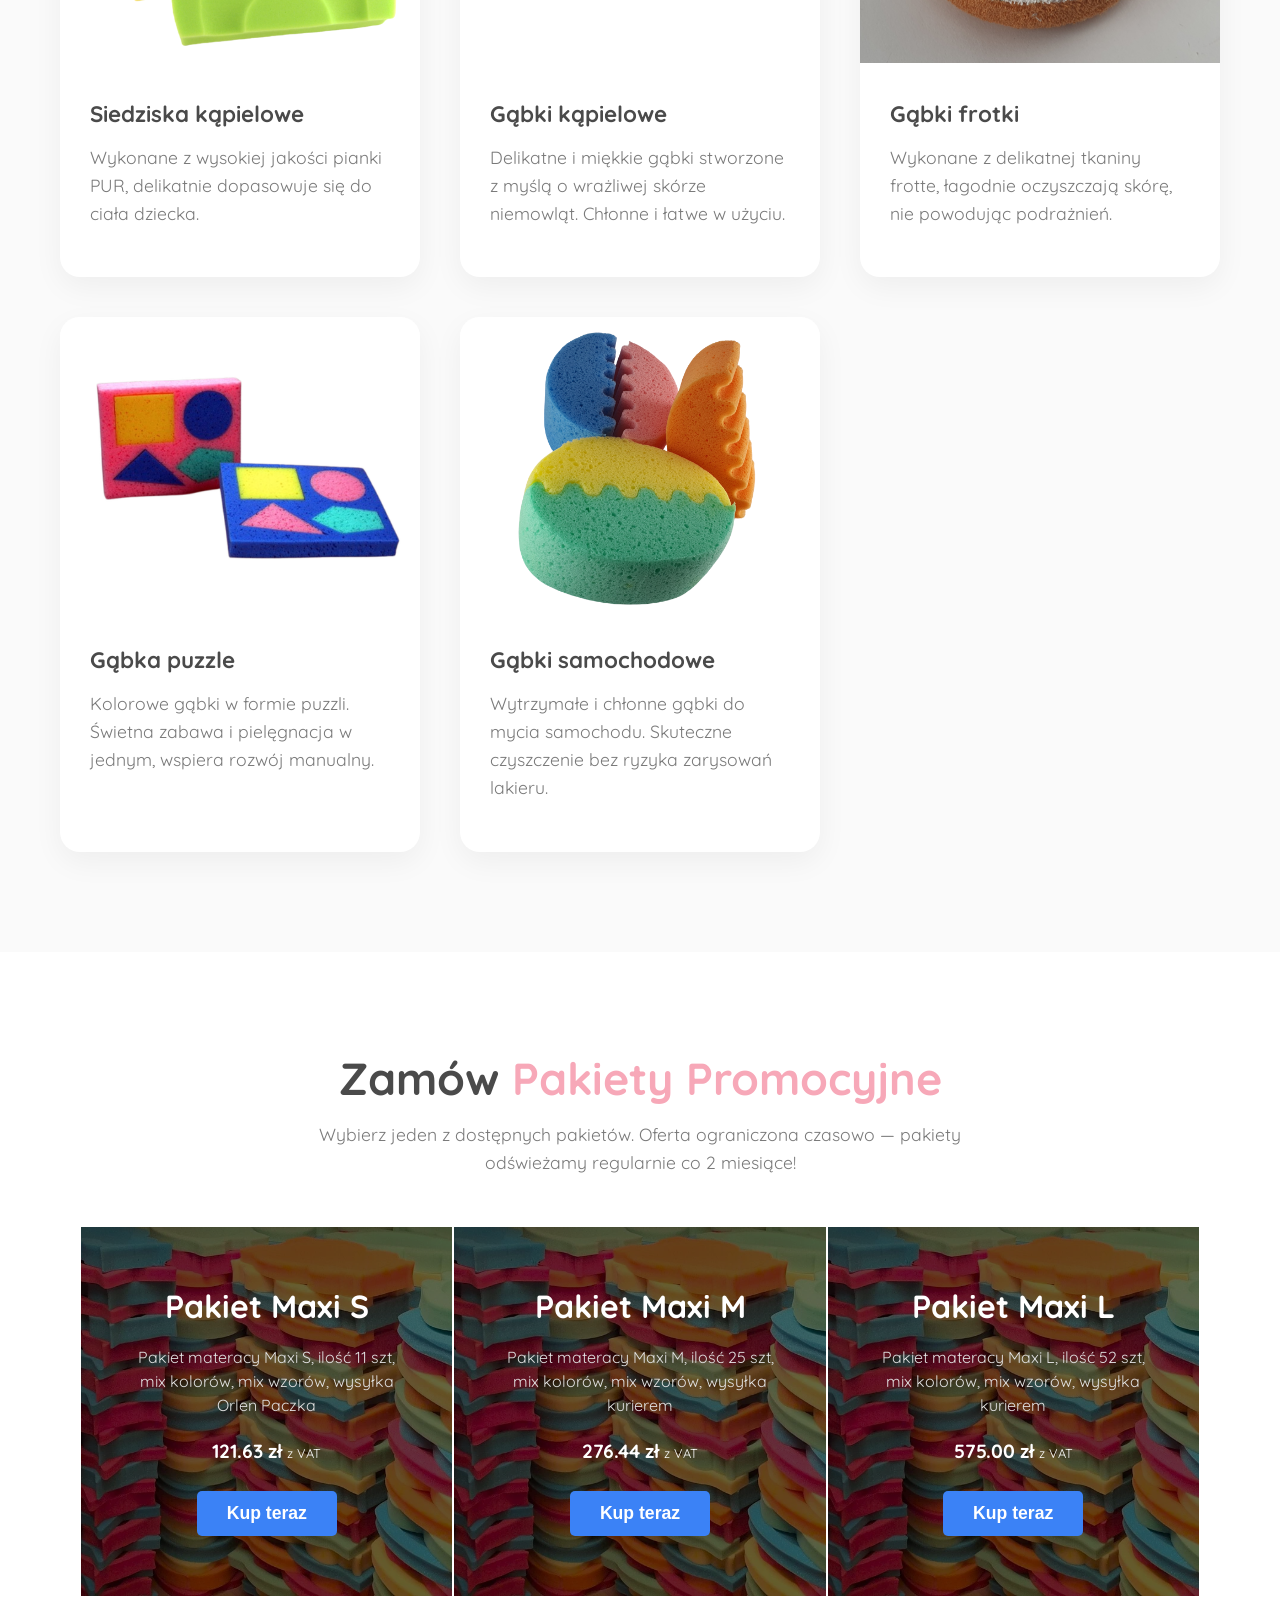
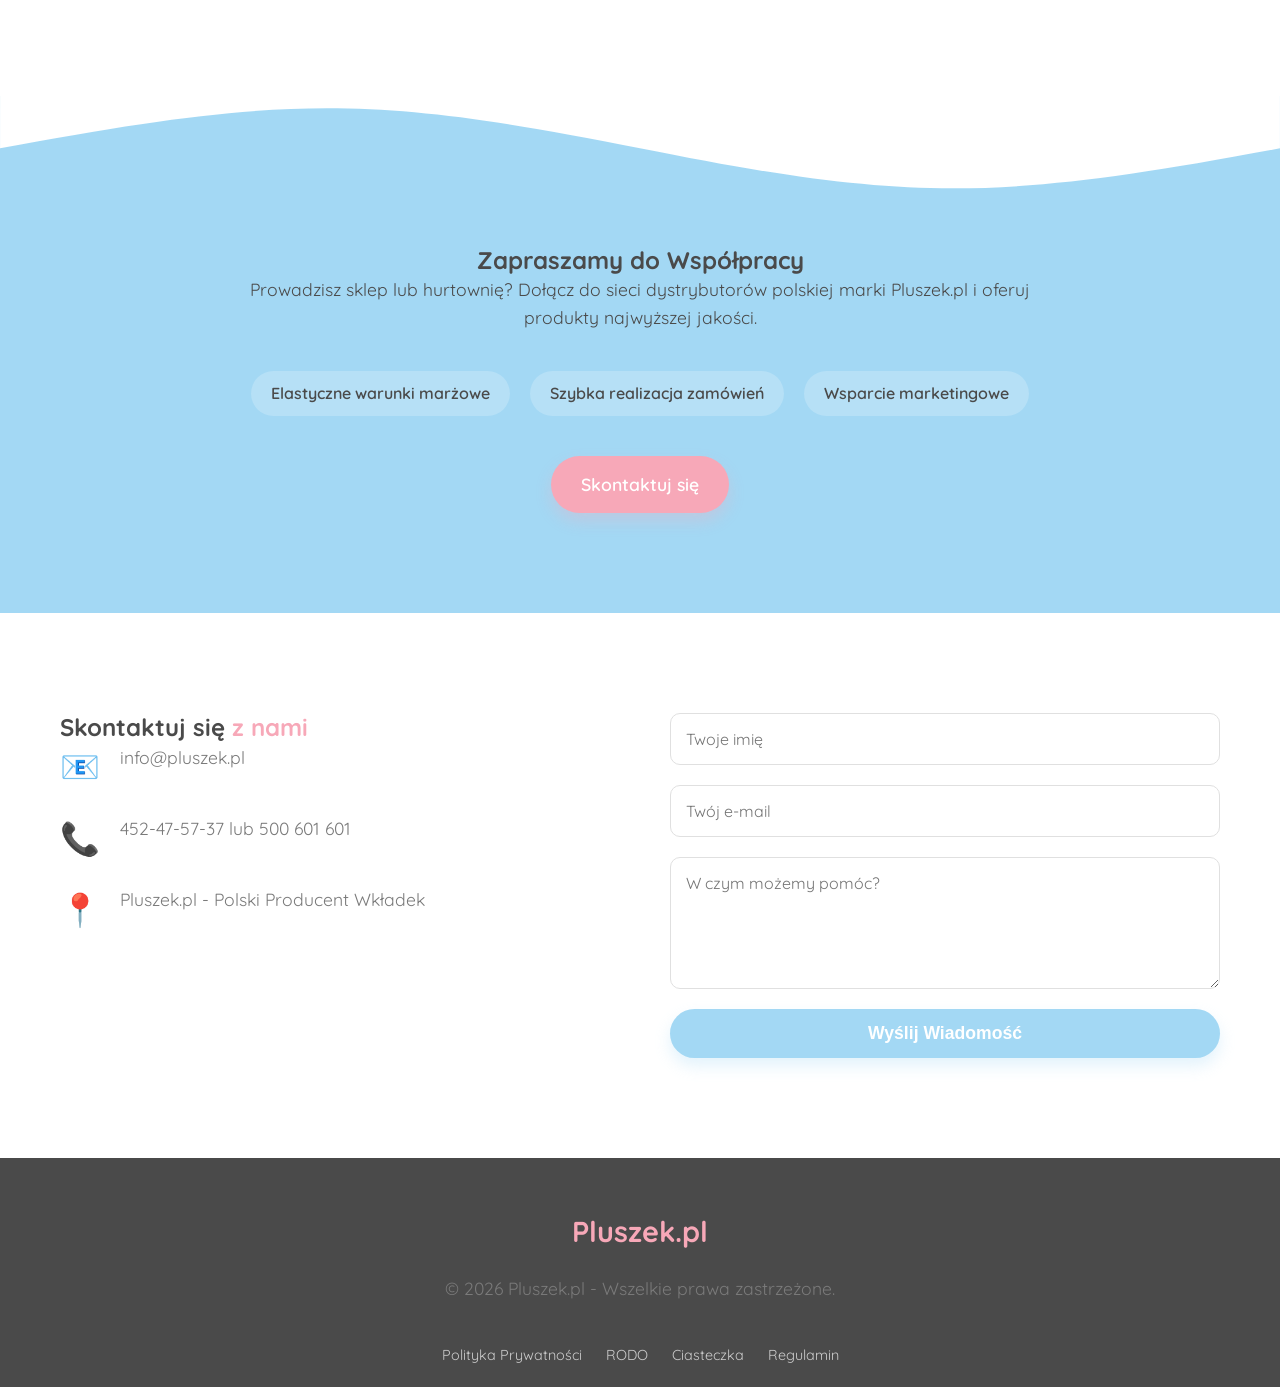
==== commit d249656e: "poprawa oferty" ====
--- a/index.html
+++ b/index.html
@@ -6,7 +6,7 @@
     <meta name="viewport" content="width=device-width, initial-scale=1.0">
     <title>Pluszek.pl - Producent Wkładek do Wanienki dla Niemowląt | Bezpieczna Kąpiel</title>
     <meta name="description"
-        content="Pluszek.pl to zaufany polski producent bezpiecznych, delikatnych wkładek do kąpieli dla niemowląt. Odkryj naszą ofertę, pakiety promocyjne i ofertę B2B.">
+        content="Pluszek.pl to zaufany polski producent bezpiecznych, delikatnych wkładek do kąpieli dla niemowląt. Odkryj naszą pełną ofertę, pakiety promocyjne i ofertę B2B.">
 
     <link rel="preconnect" href="https://fonts.googleapis.com">
     <link rel="preconnect" href="https://fonts.gstatic.com" crossorigin>
@@ -67,8 +67,7 @@
         <div class="container hero-container">
             <div class="hero-content">
                 <h1>Bezpieczna kąpiel Twojego dziecka – <span>Producent Wkładek Pluszek.pl</span></h1>
-                <p>Odkryj innowacyjne wkładki kąpielowe Pluszek.pl, które zapewnią najwyższy komfort i bezpieczeństwo od
-                    pierwszych dni życia.</p>
+                <p>Odkryj innowacyjne wkładki kąpielowe Pluszek.pl, które zapewnią najwyższy komfort i bezpieczeństwo od pierwszych dni życia.</p>
                 <a href="#offer" class="btn btn-primary">Poznaj Ofertę</a>
             </div>
             <div class="hero-image">
@@ -88,9 +87,7 @@
         <div class="container about-container">
             <div class="about-text">
                 <h2><span>Kim</span> jesteśmy?</h2>
-                <p>Nasz zespół stworzył <strong>Pluszek.pl</strong> z myślą o najwyższym bezpieczeństwie i delikatności,
-                    na jaką zasługują nowonarodzone dzieci. Od lat specjalizujemy się w projektowaniu i produkcji
-                    wkładek do kąpieli, bazując na sprawdzonych, certyfikowanych materiałach.</p>
+                <p>Nasz zespół stworzył <strong>Pluszek.pl</strong> z myślą o najwyższym bezpieczeństwie i delikatności, na jaką zasługują nowonarodzone dzieci. Od lat specjalizujemy się w projektowaniu i produkcji wkładek do kąpieli, bazując na sprawdzonych, certyfikowanych materiałach.</p>
                 <div class="features">
                     <div class="feature">
                         <div class="icon">✨</div>
@@ -117,58 +114,107 @@
             <h2 class="section-title">Nasza <span>Oferta</span></h2>
             <div class="offer-grid">
                 <div class="offer-card">
-                    <div class="card-img"><img src="image/wkladkikapiel.jpg" alt="Wkładki kąpielowe Pluszek"></div>
+                    <div class="card-img"><img src="image/wkladkikapiel.jpg" alt="Wkładki kąpielowe"></div>
                     <div class="card-content">
                         <h3>Wkładki kąpielowe</h3>
-                        <p>Praktyczne i wygodne rozwiązanie dla codziennej pielęgnacji maluszka. Wykonane z miękkiej, bezpiecznej pianki.</p>
-                    </div>
-                </div>
-                <div class="offer-card">
-                    <div class="card-img"><img src="image/midi.jpg" alt="Materacyk kąpielowy MIDI"></div>
+                        <p>Praktyczne i wygodne rozwiązanie dla codziennej pielęgnacji maluszka. Wykonane z miękkiej, bezpiecznej pianki, zapewniają komfort i stabilne podparcie podczas kąpieli.</p>
+                    </div>
+                </div>
+                <div class="offer-card">
+                    <div class="card-img"><img src="image/midi.jpg" alt="Materace MIDI"></div>
                     <div class="card-content">
                         <h3>Materace MIDI</h3>
-                        <p>Idealne wsparcie dla noworodków do 4. miesiąca życia. Ergonomiczny kształt stabilizuje pozycję dziecka.</p>
-                    </div>
-                </div>
-                <div class="offer-card">
-                    <div class="card-img"><img src="image/20191213_165851.jpg" alt="Materacyk kąpielowy MAXI"></div>
+                        <p>Idealne wsparcie dla noworodków i niemowląt od urodzenia do 4. miesiąca życia. Ergonomiczny kształt stabilizuje pozycję dziecka.</p>
+                    </div>
+                </div>
+                <div class="offer-card">
+                    <div class="card-img"><img src="image/20191213_165851.jpg" alt="Materace MAXI"></div>
                     <div class="card-content">
                         <h3>Materace MAXI</h3>
-                        <p>Wsparcie dla niemowląt od 4 miesiąca życia. Szybkoschnąca pianka zapewnia higienę i wygodę.</p>
-                    </div>
-                </div>
-                <div class="offer-card">
-                    <div class="card-img"><img src="image/maxiplus.jpg" alt="Materace MAXI Plus"></div>
+                        <p>Wsparcie dla niemowląt od 4 miesiąca życia. Wykonany z miękkiej, szybkoschnącej pianki, zapewnia wygodę i bezpieczeństwo.</p>
+                    </div>
+                </div>
+                <div class="offer-card">
+                    <div class="card-img"><img src="image/maxiplus.jpg" alt="Materace MAXI +"></div>
                     <div class="card-content">
                         <h3>Materace MAXI +</h3>
-                        <p>Materacyk kąpielowy MAXI plus siedzisko – dodatkowa stabilizacja dla rosnącego malucha.</p>
-                    </div>
-                </div>
-                </div>
+                        <p>Materacyk kąpielowy MAXI plus siedzisko. Idealne wsparcie dla niemowląt od 4 miesiąca życia.</p>
+                    </div>
+                </div>
+                <div class="offer-card">
+                    <div class="card-img"><img src="image/maxibi.png" alt="Materace MAXI BI"></div>
+                    <div class="card-content">
+                        <h3>Materace MAXI BI</h3>
+                        <p>Wygodny materac MAXI z dwukolorowym designem. Idealny dla starszych niemowląt potrzebujących przestrzeni.</p>
+                    </div>
+                </div>
+                <div class="offer-card">
+                    <div class="card-img"><img src="image/midibi.jpg" alt="Materace MIDI BI"></div>
+                    <div class="card-content">
+                        <h3>Materace MIDI BI</h3>
+                        <p>Praktyczny i atrakcyjny wizualnie materac MIDI stworzony z myślą o starszych niemowlętach.</p>
+                    </div>
+                </div>
+                <div class="offer-card">
+                    <div class="card-img"><img src="image/siedzisko.png" alt="Siedziska kąpielowe"></div>
+                    <div class="card-content">
+                        <h3>Siedziska kąpielowe</h3>
+                        <p>Wykonane z wysokiej jakości pianki PUR, delikatnie dopasowuje się do ciała dziecka.</p>
+                    </div>
+                </div>
+                <div class="offer-card">
+                    <div class="card-img"><img src="image/kapielowe.png" alt="Gąbki kąpielowe"></div>
+                    <div class="card-content">
+                        <h3>Gąbki kąpielowe</h3>
+                        <p>Delikatne i miękkie gąbki stworzone z myślą o wrażliwej skórze niemowląt. Chłonne i łatwe w użyciu.</p>
+                    </div>
+                </div>
+                <div class="offer-card">
+                    <div class="card-img"><img src="image/frotki.jpg" alt="Gąbki frotki"></div>
+                    <div class="card-content">
+                        <h3>Gąbki frotki</h3>
+                        <p>Wykonane z delikatnej tkaniny frotte, łagodnie oczyszczają skórę, nie powodując podrażnień.</p>
+                    </div>
+                </div>
+                <div class="offer-card">
+                    <div class="card-img"><img src="image/puzle.jpg" alt="Gąbka puzzle"></div>
+                    <div class="card-content">
+                        <h3>Gąbka puzzle</h3>
+                        <p>Kolorowe gąbki w formie puzzli. Świetna zabawa i pielęgnacja w jednym, wspiera rozwój manualny.</p>
+                    </div>
+                </div>
+                <div class="offer-card">
+                    <div class="card-img"><img src="image/sam.png" alt="Gąbki samochodowe"></div>
+                    <div class="card-content">
+                        <h3>Gąbki samochodowe</h3>
+                        <p>Wytrzymałe i chłonne gąbki do mycia samochodu. Skuteczne czyszczenie bez ryzyka zarysowań lakieru.</p>
+                    </div>
+                </div>
+            </div>
         </div>
     </section>
 
     <section id="order">
         <div class="container">
             <h2 class="section-title">Zamów <span>Pakiety Promocyjne</span></h2>
-            <p class="section-subtitle">Wybierz jeden z dostępnych pakietów. Oferta dla partnerów B2B i sklepów.</p>
+            <p class="section-subtitle">Wybierz jeden z dostępnych pakietów. Oferta ograniczona czasowo — pakiety odświeżamy regularnie co 2 miesiące!</p>
 
             <div class="promo-grid">
                 <div class="promo-card" style="background-image: linear-gradient(rgba(0,0,0,0.6), rgba(0,0,0,0.6)), url('image/wkladkap.webp');">
                     <h3>Pakiet Maxi S</h3>
-                    <p>11 sztuk, mix kolorów i wzorów.</p>
+                    <p>Pakiet materacy Maxi S, ilość 11 szt,<br>mix kolorów, mix wzorów, wysyłka<br>Orlen Paczka</p>
                     <p class="price">121.63 zł <span>z VAT</span></p>
                     <button class="btn kup-btn open-modal-btn" data-package="Pakiet Maxi S">Kup teraz</button>
                 </div>
                 <div class="promo-card" style="background-image: linear-gradient(rgba(0,0,0,0.6), rgba(0,0,0,0.6)), url('image/wkladkap.webp');">
                     <h3>Pakiet Maxi M</h3>
-                    <p>25 sztuk, mix kolorów i wzorów.</p>
+                    <p>Pakiet materacy Maxi M, ilość 25 szt,<br>mix kolorów, mix wzorów, wysyłka<br>kurierem</p>
                     <p class="price">276.44 zł <span>z VAT</span></p>
                     <button class="btn kup-btn open-modal-btn" data-package="Pakiet Maxi M">Kup teraz</button>
                 </div>
                 <div class="promo-card" style="background-image: linear-gradient(rgba(0,0,0,0.6), rgba(0,0,0,0.6)), url('image/wkladkap.webp');">
                     <h3>Pakiet Maxi L</h3>
-                    <p>52 sztuki, mix kolorów i wzorów.</p>
+                    <p>Pakiet materacy Maxi L, ilość 52 szt,<br>mix kolorów, mix wzorów, wysyłka<br>kurierem</p>
                     <p class="price">575.00 zł <span>z VAT</span></p>
                     <button class="btn kup-btn open-modal-btn" data-package="Pakiet Maxi L">Kup teraz</button>
                 </div>
@@ -197,9 +243,11 @@
                         </div>
                         <div class="form-group">
                             <label for="address">Adres dostawy</label>
-                            <textarea id="address" name="Adres_dostawy" rows="3" required placeholder="Pełny adres dostawy"></textarea>
+                            <textarea id="address" name="Adres_dostawy" rows="3" required placeholder="Pełny adres dostawy z kodem pocztowym"></textarea>
                         </div>
+
                         <button type="submit" class="btn btn-secondary">Wyślij Zamówienie</button>
+                        <p class="form-note">Twoje zapytanie trafi bezpośrednio na: <strong>info@pluszek.pl</strong></p>
                     </form>
                 </div>
             </div>
@@ -215,7 +263,7 @@
         <div class="container collab-container">
             <div class="collab-content">
                 <h2>Zapraszamy do <span>Współpracy</span></h2>
-                <p>Prowadzisz sklep lub hurtownię? Dołącz do sieci dystrybutorów polskiej marki Pluszek.pl.</p>
+                <p>Prowadzisz sklep lub hurtownię? Dołącz do sieci dystrybutorów polskiej marki Pluszek.pl i oferuj produkty najwyższej jakości.</p>
                 <ul>
                     <li>Elastyczne warunki marżowe</li>
                     <li>Szybka realizacja zamówień</li>
@@ -249,7 +297,7 @@
                     <input type="hidden" name="redirect" value="https://pluszek.pl/dziekujemy.html">
                     <input type="text" name="Imie" placeholder="Twoje imię" required>
                     <input type="email" name="Email" placeholder="Twój e-mail" required>
-                    <textarea name="Wiadomosc" rows="5" placeholder="Treść wiadomości" required></textarea>
+                    <textarea name="Wiadomosc" rows="5" placeholder="W czym możemy pomóc?" required></textarea>
                     <button type="submit" class="btn btn-secondary">Wyślij Wiadomość</button>
                 </form>
             </div>
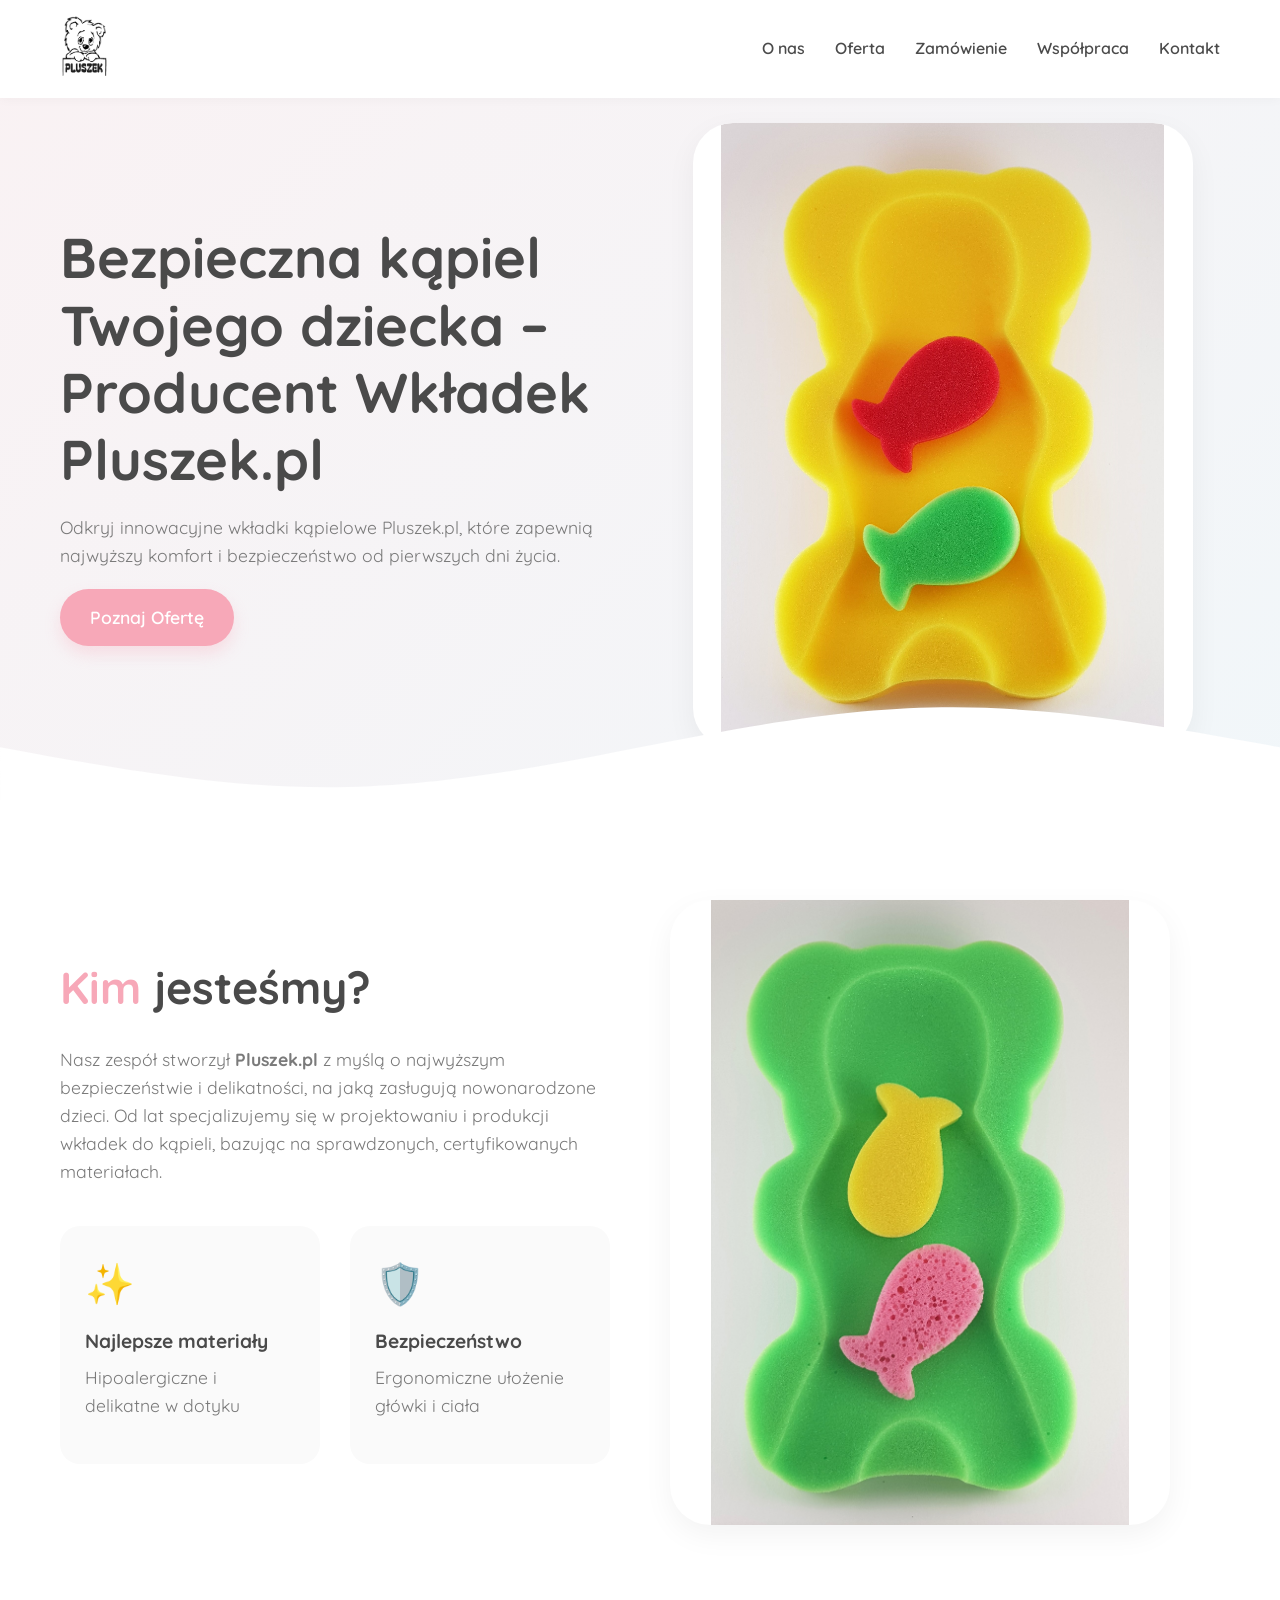
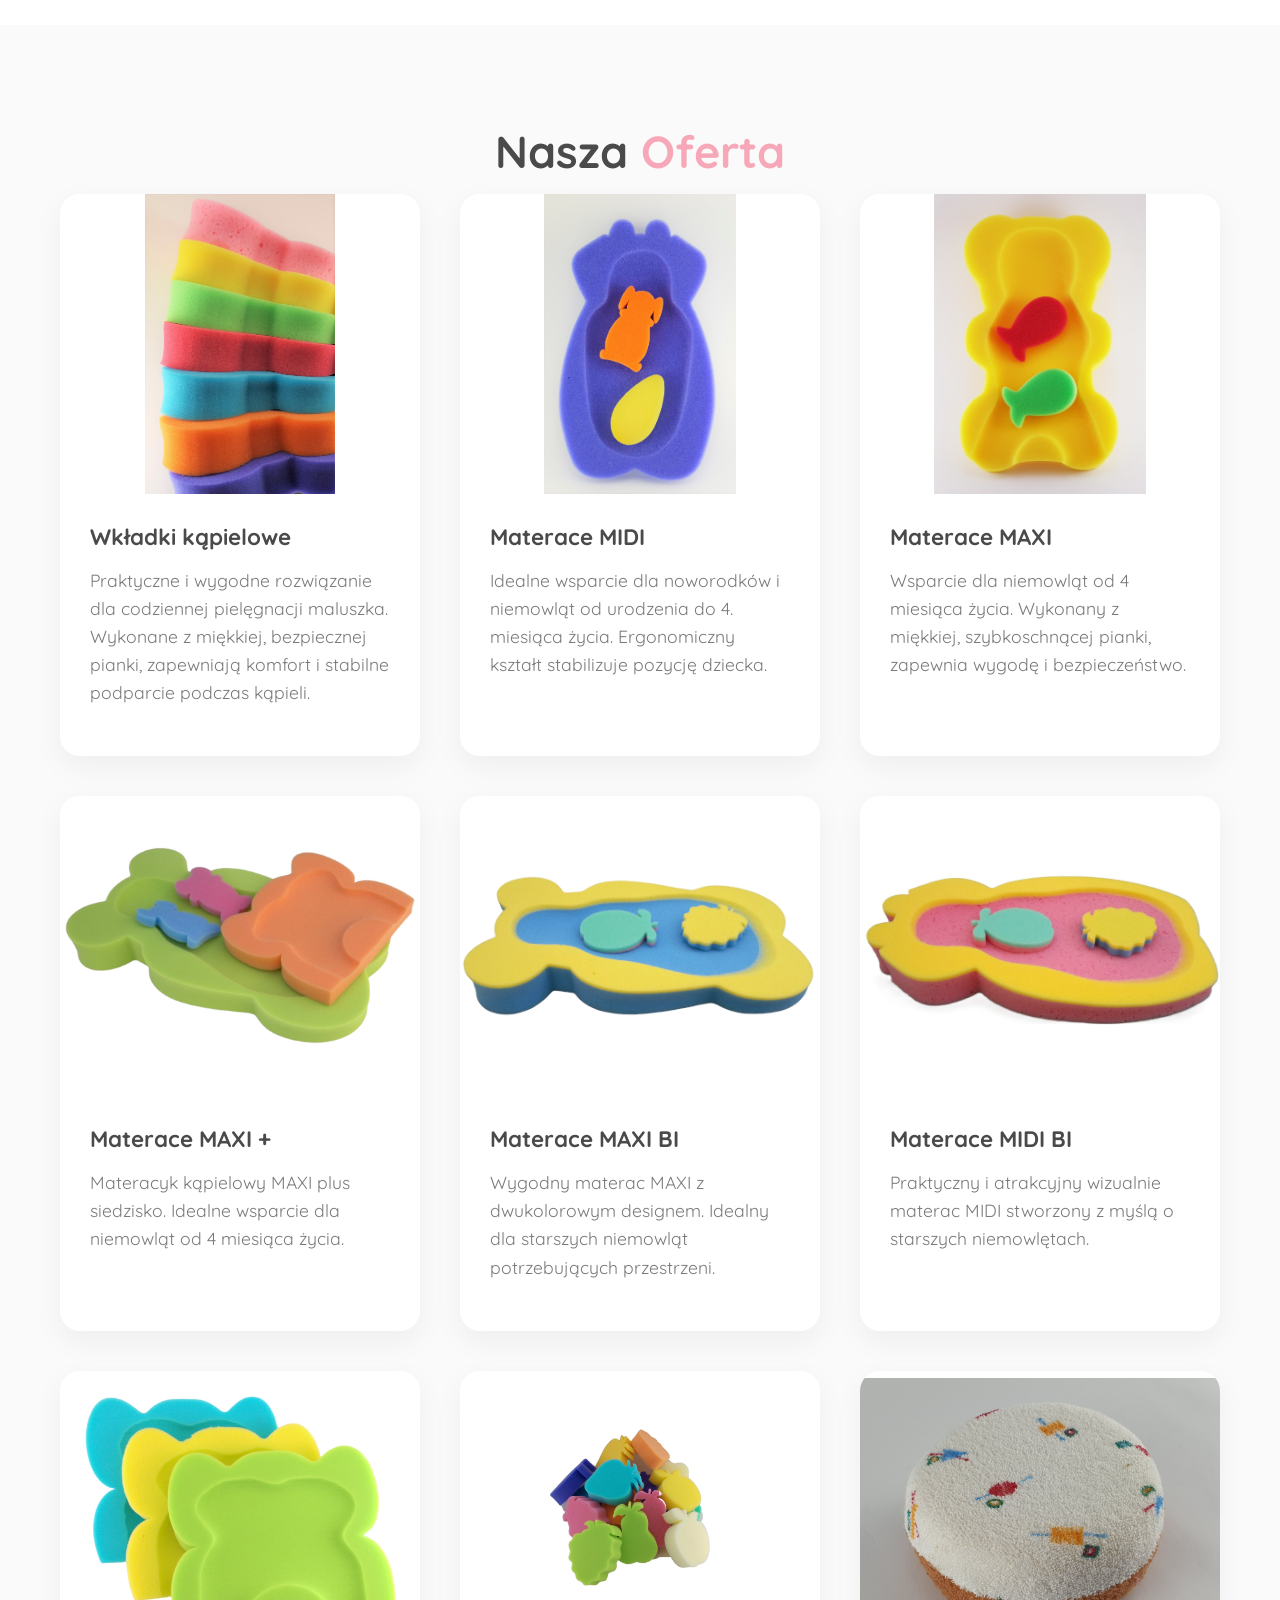
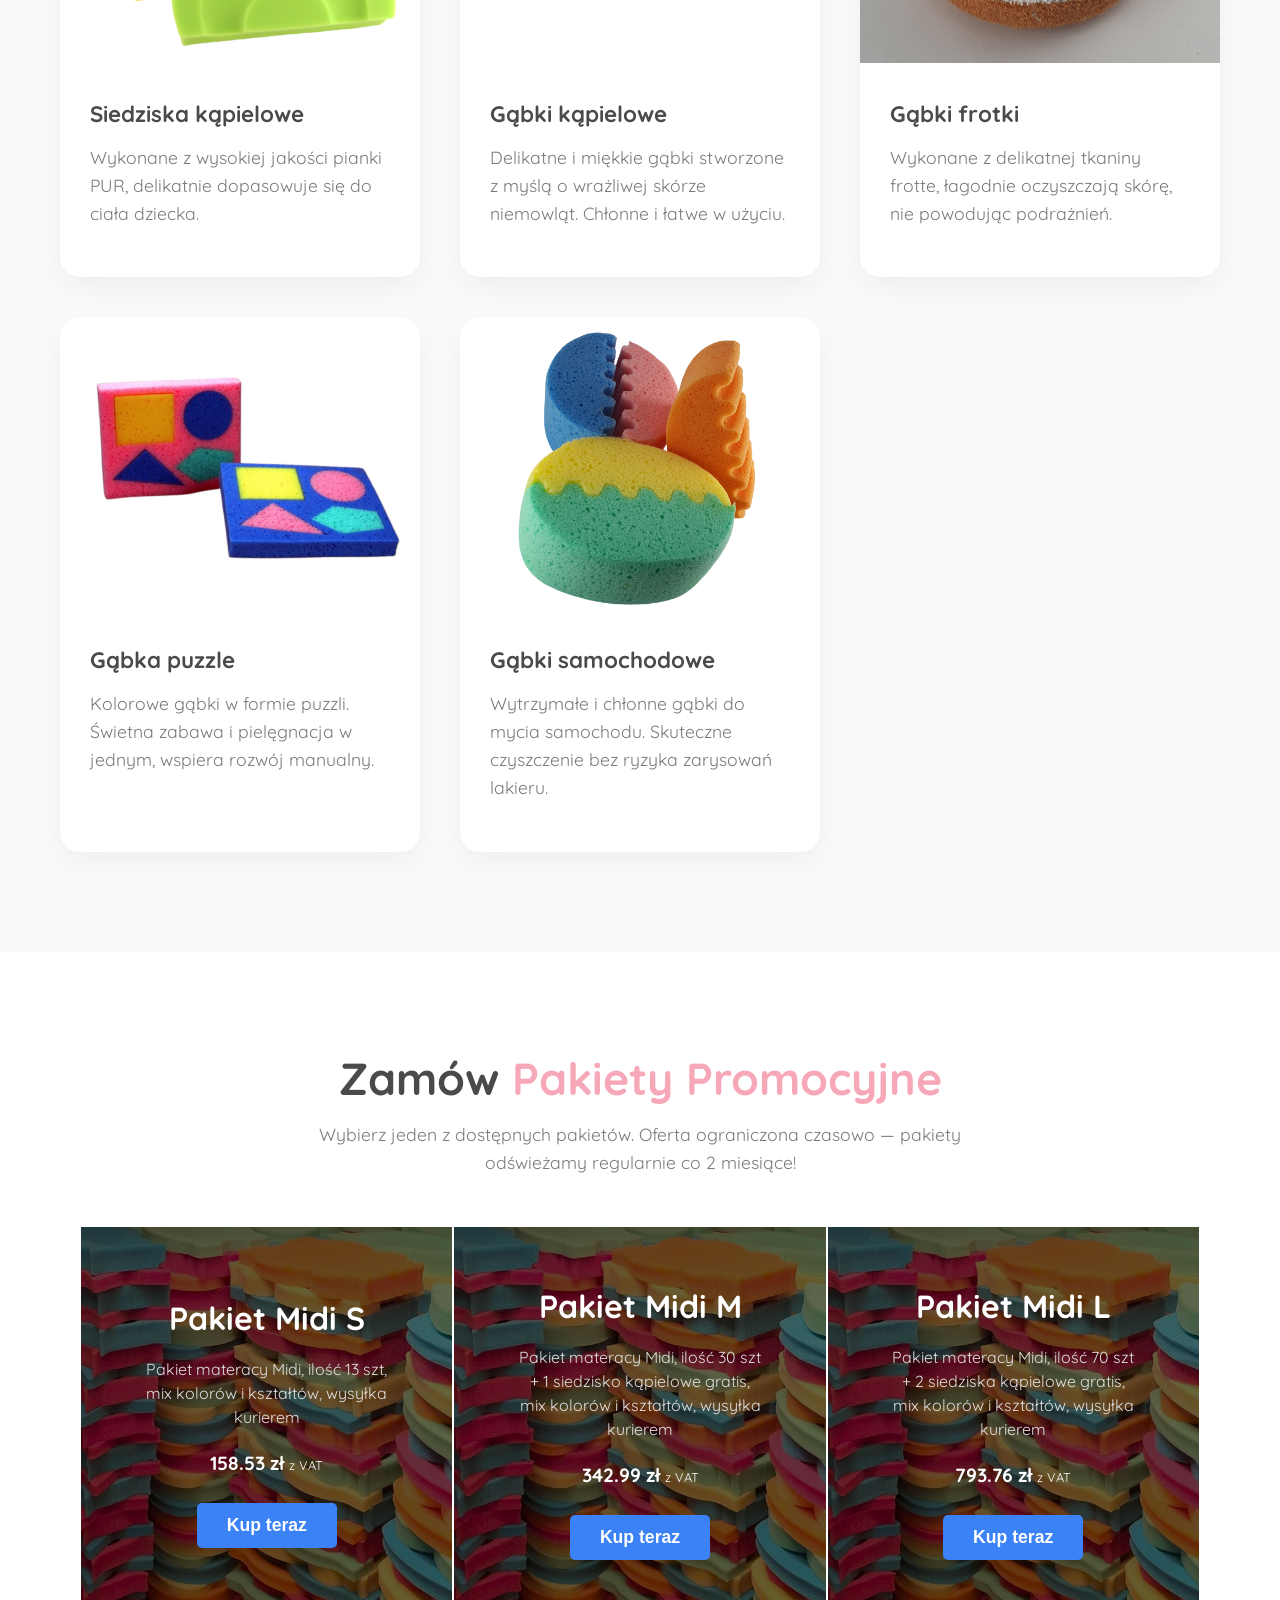
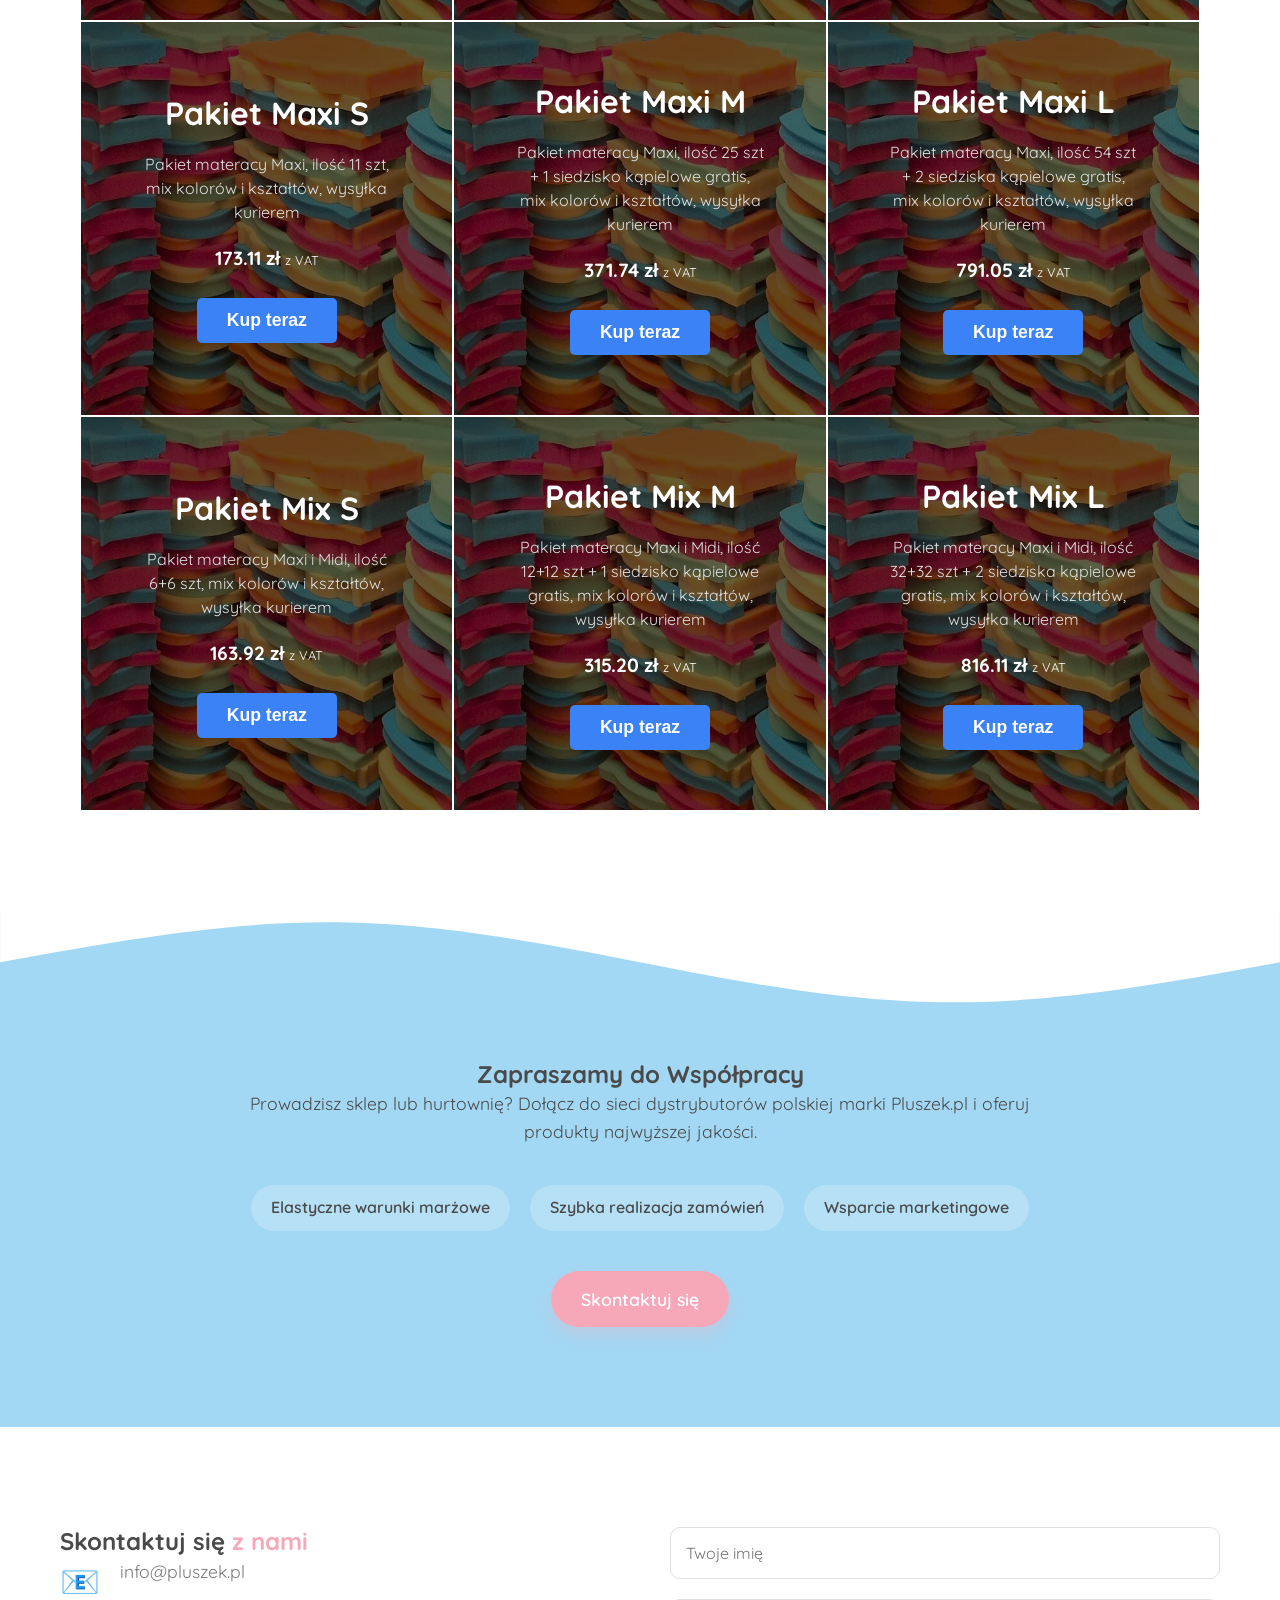
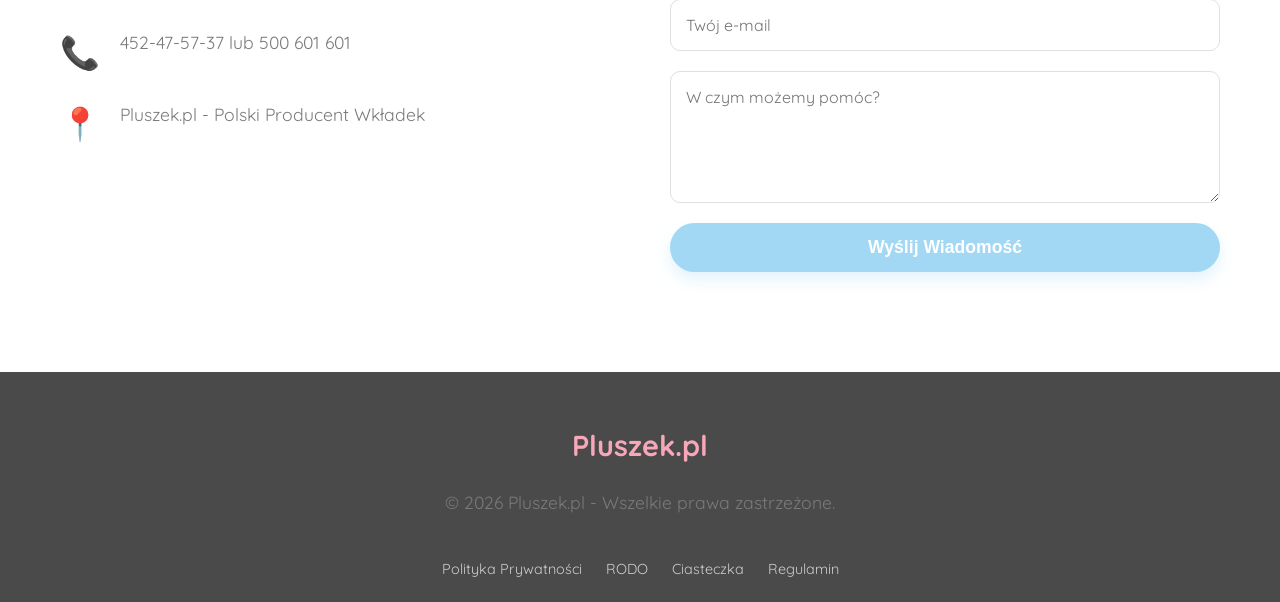
==== commit c950bd63: "dodanie pakiet mix" ====
--- a/index.html
+++ b/index.html
@@ -201,22 +201,58 @@
 
             <div class="promo-grid">
                 <div class="promo-card" style="background-image: linear-gradient(rgba(0,0,0,0.6), rgba(0,0,0,0.6)), url('image/wkladkap.webp');">
+                    <h3>Pakiet Midi S</h3>
+                    <p>Pakiet materacy Midi, ilość 13 szt,<br>mix kolorów i kształtów, wysyłka<br>kurierem</p>
+                    <p class="price">158.53 zł <span>z VAT</span></p>
+                    <button class="btn kup-btn open-modal-btn" data-package="Pakiet Midi S">Kup teraz</button>
+                </div>
+                <div class="promo-card" style="background-image: linear-gradient(rgba(0,0,0,0.6), rgba(0,0,0,0.6)), url('image/wkladkap.webp');">
+                    <h3>Pakiet Midi M</h3>
+                    <p>Pakiet materacy Midi, ilość 30 szt<br>+ 1 siedzisko kąpielowe gratis,<br>mix kolorów i kształtów, wysyłka<br>kurierem</p>
+                    <p class="price">342.99 zł <span>z VAT</span></p>
+                    <button class="btn kup-btn open-modal-btn" data-package="Pakiet Midi M">Kup teraz</button>
+                </div>
+                <div class="promo-card" style="background-image: linear-gradient(rgba(0,0,0,0.6), rgba(0,0,0,0.6)), url('image/wkladkap.webp');">
+                    <h3>Pakiet Midi L</h3>
+                    <p>Pakiet materacy Midi, ilość 70 szt<br>+ 2 siedziska kąpielowe gratis,<br>mix kolorów i kształtów, wysyłka<br>kurierem</p>
+                    <p class="price">793.76 zł <span>z VAT</span></p>
+                    <button class="btn kup-btn open-modal-btn" data-package="Pakiet Midi L">Kup teraz</button>
+                </div>
+                <div class="promo-card" style="background-image: linear-gradient(rgba(0,0,0,0.6), rgba(0,0,0,0.6)), url('image/wkladkap.webp');">
                     <h3>Pakiet Maxi S</h3>
-                    <p>Pakiet materacy Maxi S, ilość 11 szt,<br>mix kolorów, mix wzorów, wysyłka<br>Orlen Paczka</p>
-                    <p class="price">121.63 zł <span>z VAT</span></p>
+                    <p>Pakiet materacy Maxi, ilość 11 szt,<br>mix kolorów i kształtów, wysyłka<br>kurierem</p>
+                    <p class="price">173.11 zł <span>z VAT</span></p>
                     <button class="btn kup-btn open-modal-btn" data-package="Pakiet Maxi S">Kup teraz</button>
                 </div>
                 <div class="promo-card" style="background-image: linear-gradient(rgba(0,0,0,0.6), rgba(0,0,0,0.6)), url('image/wkladkap.webp');">
                     <h3>Pakiet Maxi M</h3>
-                    <p>Pakiet materacy Maxi M, ilość 25 szt,<br>mix kolorów, mix wzorów, wysyłka<br>kurierem</p>
-                    <p class="price">276.44 zł <span>z VAT</span></p>
+                    <p>Pakiet materacy Maxi, ilość 25 szt<br>+ 1 siedzisko kąpielowe gratis,<br>mix kolorów i kształtów, wysyłka<br>kurierem</p>
+                    <p class="price">371.74 zł <span>z VAT</span></p>
                     <button class="btn kup-btn open-modal-btn" data-package="Pakiet Maxi M">Kup teraz</button>
                 </div>
                 <div class="promo-card" style="background-image: linear-gradient(rgba(0,0,0,0.6), rgba(0,0,0,0.6)), url('image/wkladkap.webp');">
                     <h3>Pakiet Maxi L</h3>
-                    <p>Pakiet materacy Maxi L, ilość 52 szt,<br>mix kolorów, mix wzorów, wysyłka<br>kurierem</p>
-                    <p class="price">575.00 zł <span>z VAT</span></p>
+                    <p>Pakiet materacy Maxi, ilość 54 szt<br>+ 2 siedziska kąpielowe gratis,<br>mix kolorów i kształtów, wysyłka<br>kurierem</p>
+                    <p class="price">791.05 zł <span>z VAT</span></p>
                     <button class="btn kup-btn open-modal-btn" data-package="Pakiet Maxi L">Kup teraz</button>
+                </div>
+                <div class="promo-card" style="background-image: linear-gradient(rgba(0,0,0,0.6), rgba(0,0,0,0.6)), url('image/wkladkap.webp');">
+                    <h3>Pakiet Mix S</h3>
+                    <p>Pakiet materacy Maxi i Midi, ilość<br>6+6 szt, mix kolorów i kształtów,<br>wysyłka kurierem</p>
+                    <p class="price">163.92 zł <span>z VAT</span></p>
+                    <button class="btn kup-btn open-modal-btn" data-package="Pakiet Mix S">Kup teraz</button>
+                </div>
+                <div class="promo-card" style="background-image: linear-gradient(rgba(0,0,0,0.6), rgba(0,0,0,0.6)), url('image/wkladkap.webp');">
+                    <h3>Pakiet Mix M</h3>
+                    <p>Pakiet materacy Maxi i Midi, ilość<br>12+12 szt + 1 siedzisko kąpielowe<br>gratis, mix kolorów i kształtów,<br>wysyłka kurierem</p>
+                    <p class="price">315.20 zł <span>z VAT</span></p>
+                    <button class="btn kup-btn open-modal-btn" data-package="Pakiet Mix M">Kup teraz</button>
+                </div>
+                <div class="promo-card" style="background-image: linear-gradient(rgba(0,0,0,0.6), rgba(0,0,0,0.6)), url('image/wkladkap.webp');">
+                    <h3>Pakiet Mix L</h3>
+                    <p>Pakiet materacy Maxi i Midi, ilość<br>32+32 szt + 2 siedziska kąpielowe<br>gratis, mix kolorów i kształtów,<br>wysyłka kurierem</p>
+                    <p class="price">816.11 zł <span>z VAT</span></p>
+                    <button class="btn kup-btn open-modal-btn" data-package="Pakiet Mix L">Kup teraz</button>
                 </div>
             </div>
 
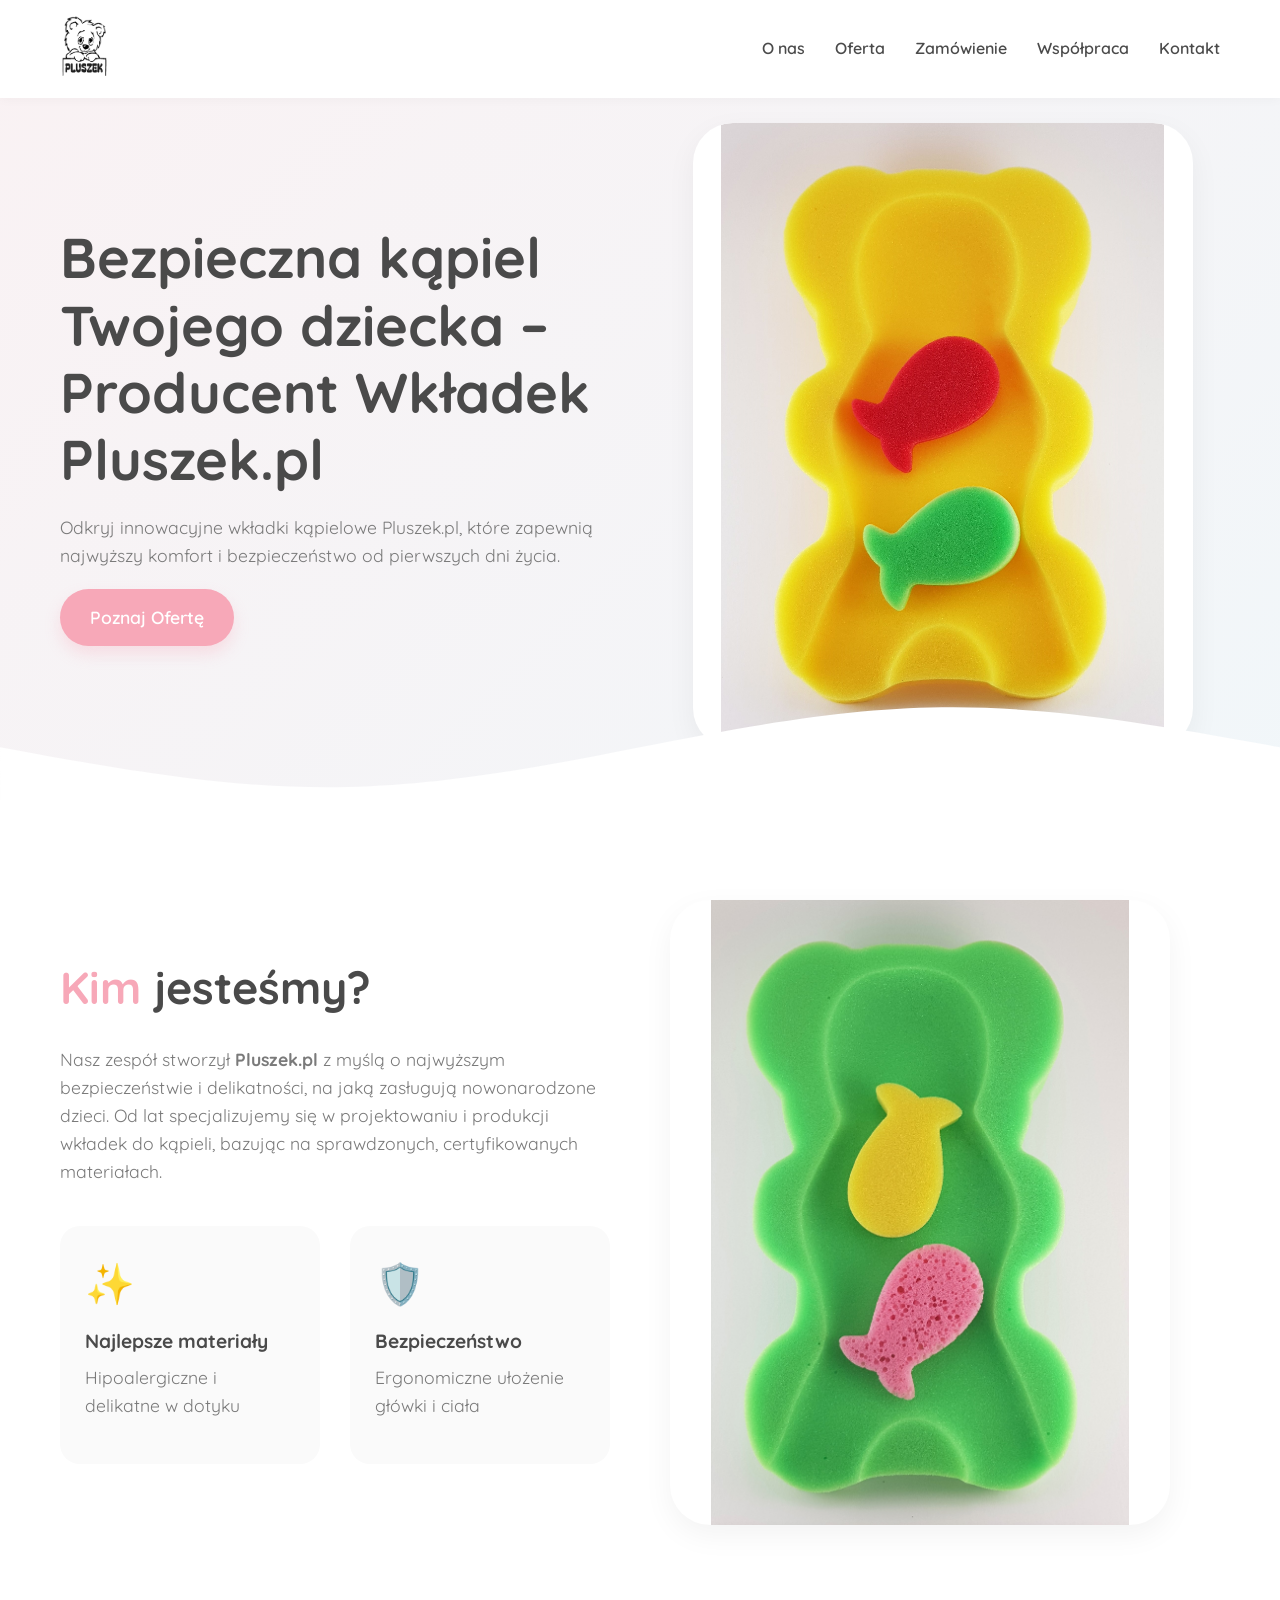
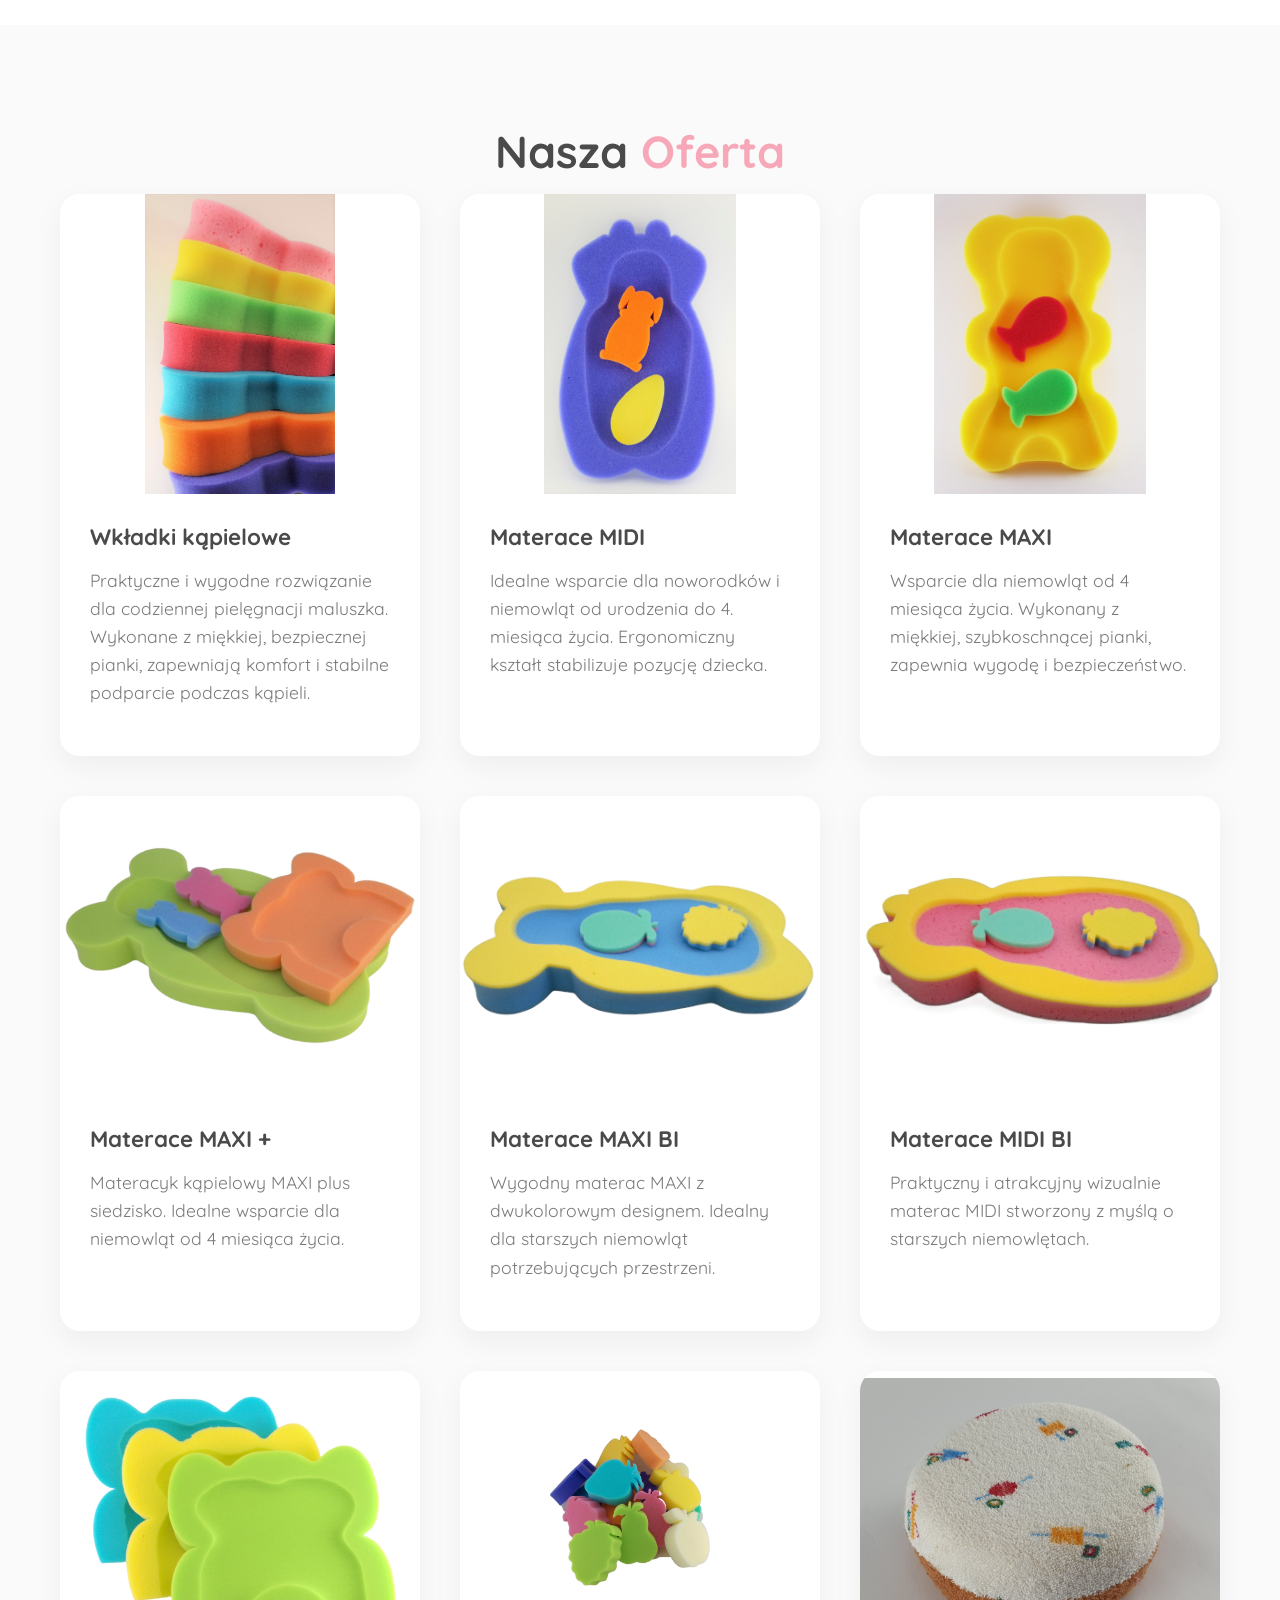
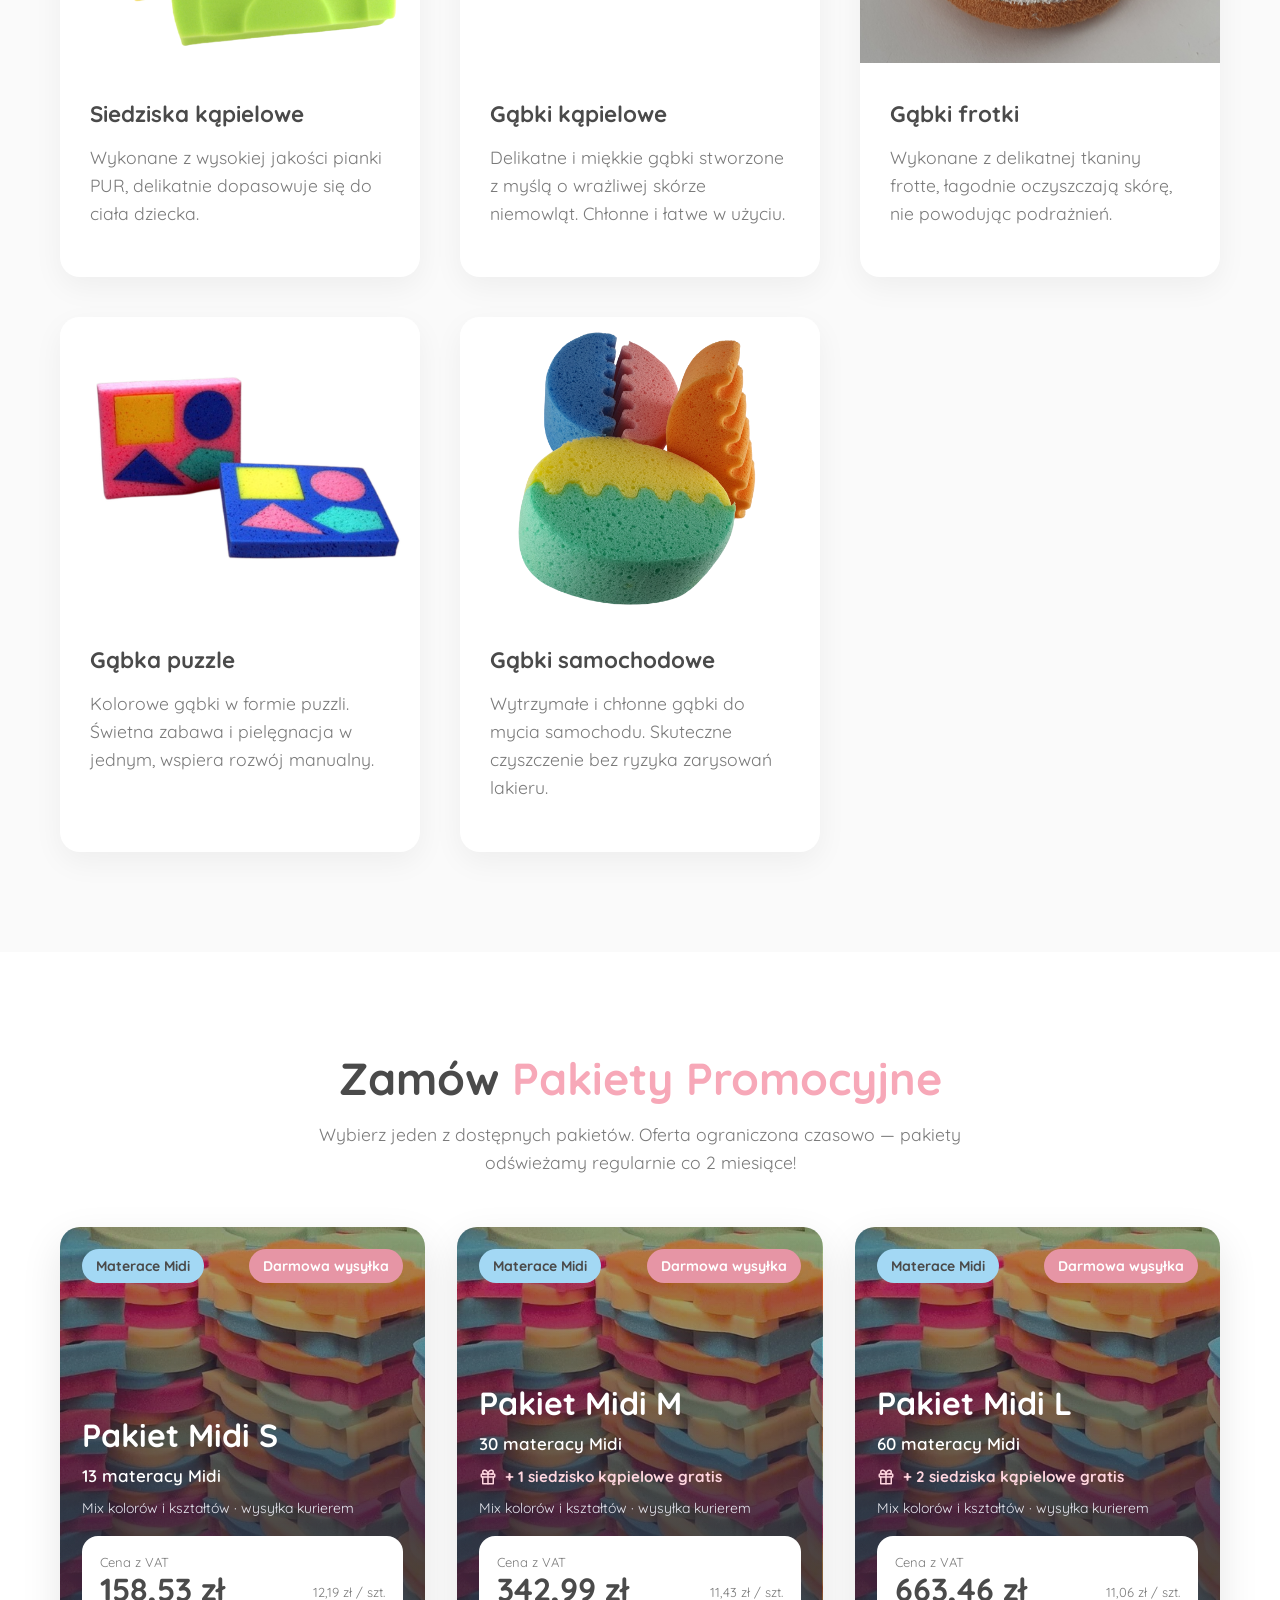
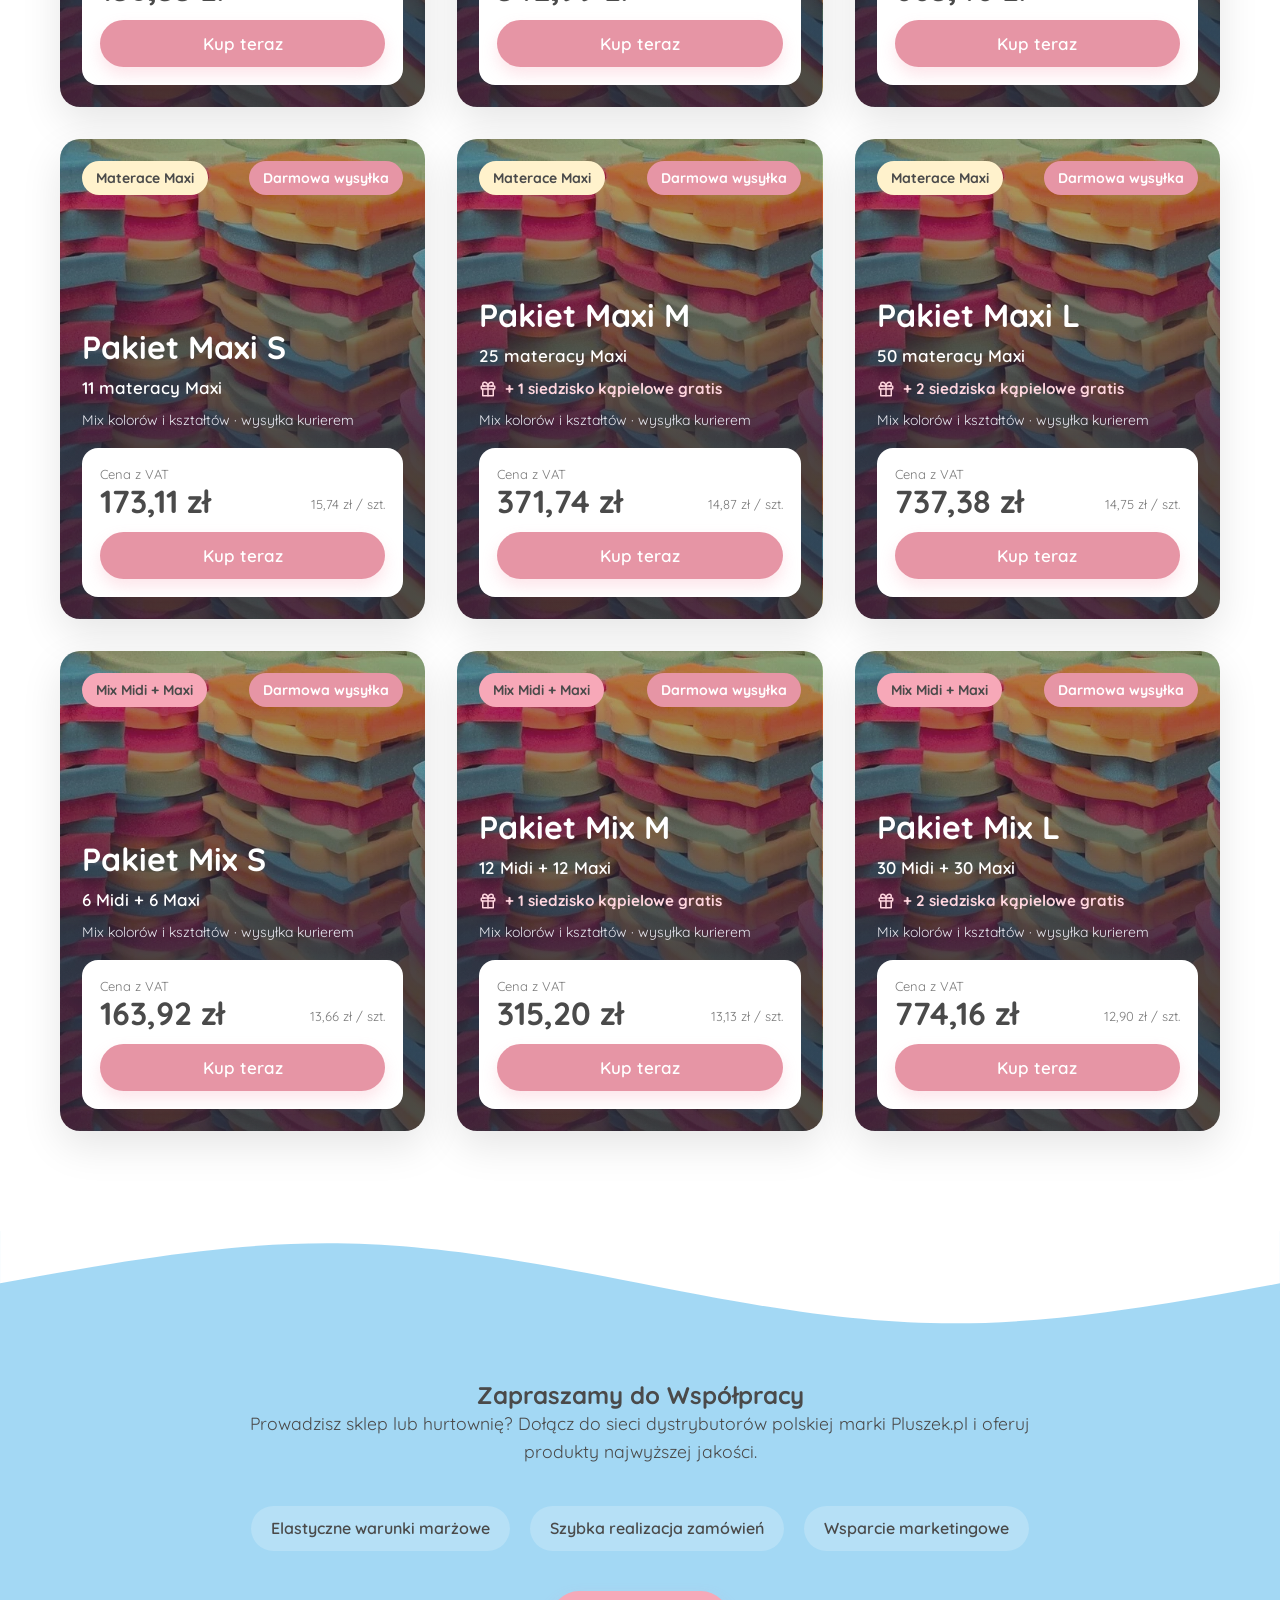
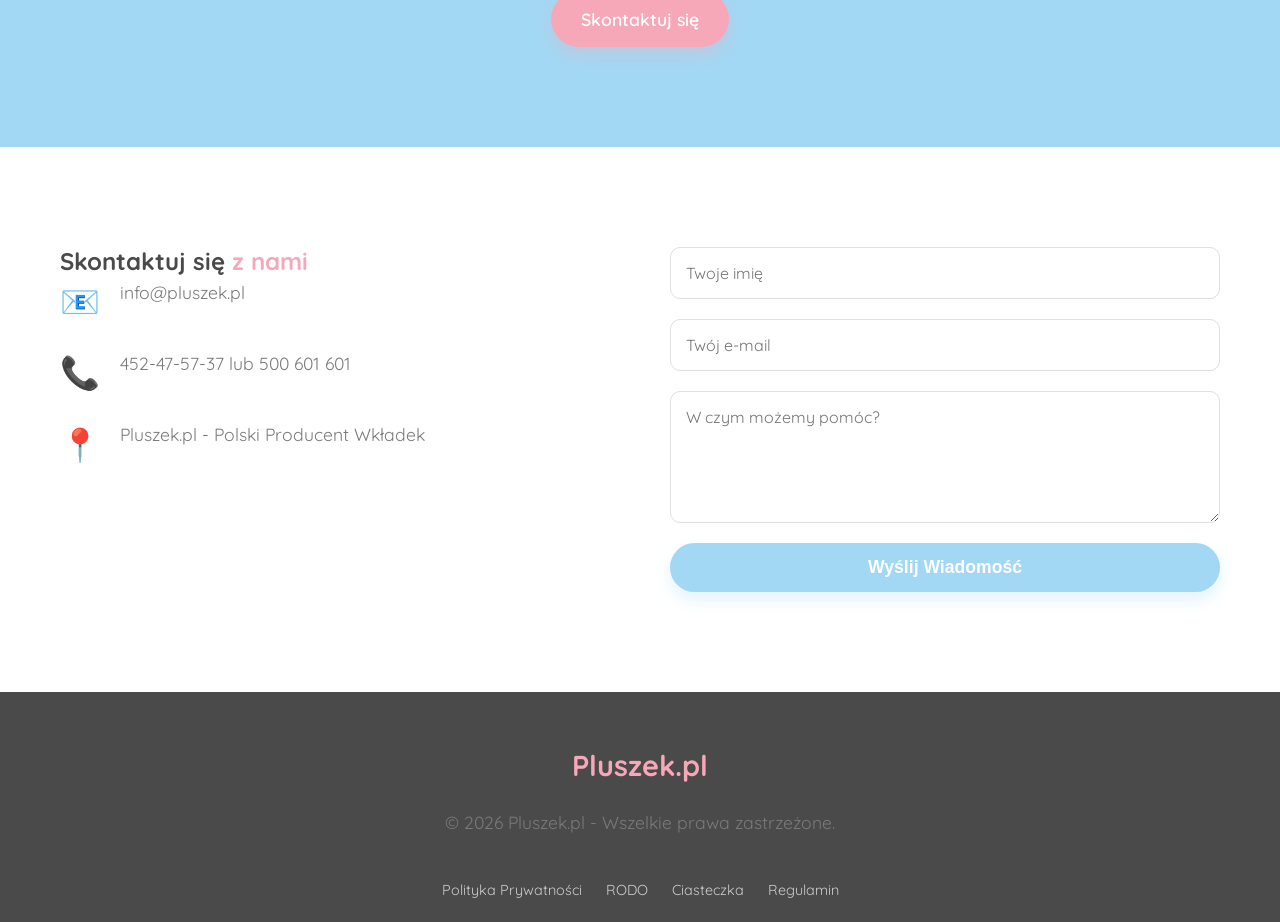
==== commit 2edd4be3: "Nowy wygląd kart pakietów promocyjnych, nowe ceny pakietów L - karty ze zdjęciem w tle, etykietą lin" ====
--- a/index.html
+++ b/index.html
@@ -200,60 +200,201 @@
             <p class="section-subtitle">Wybierz jeden z dostępnych pakietów. Oferta ograniczona czasowo — pakiety odświeżamy regularnie co 2 miesiące!</p>
 
             <div class="promo-grid">
-                <div class="promo-card" style="background-image: linear-gradient(rgba(0,0,0,0.6), rgba(0,0,0,0.6)), url('image/wkladkap.webp');">
-                    <h3>Pakiet Midi S</h3>
-                    <p>Pakiet materacy Midi, ilość 13 szt,<br>mix kolorów i kształtów, wysyłka<br>kurierem</p>
-                    <p class="price">158.53 zł <span>z VAT</span></p>
-                    <button class="btn kup-btn open-modal-btn" data-package="Pakiet Midi S">Kup teraz</button>
-                </div>
-                <div class="promo-card" style="background-image: linear-gradient(rgba(0,0,0,0.6), rgba(0,0,0,0.6)), url('image/wkladkap.webp');">
-                    <h3>Pakiet Midi M</h3>
-                    <p>Pakiet materacy Midi, ilość 30 szt<br>+ 1 siedzisko kąpielowe gratis,<br>mix kolorów i kształtów, wysyłka<br>kurierem</p>
-                    <p class="price">342.99 zł <span>z VAT</span></p>
-                    <button class="btn kup-btn open-modal-btn" data-package="Pakiet Midi M">Kup teraz</button>
-                </div>
-                <div class="promo-card" style="background-image: linear-gradient(rgba(0,0,0,0.6), rgba(0,0,0,0.6)), url('image/wkladkap.webp');">
-                    <h3>Pakiet Midi L</h3>
-                    <p>Pakiet materacy Midi, ilość 70 szt<br>+ 2 siedziska kąpielowe gratis,<br>mix kolorów i kształtów, wysyłka<br>kurierem</p>
-                    <p class="price">793.76 zł <span>z VAT</span></p>
-                    <button class="btn kup-btn open-modal-btn" data-package="Pakiet Midi L">Kup teraz</button>
-                </div>
-                <div class="promo-card" style="background-image: linear-gradient(rgba(0,0,0,0.6), rgba(0,0,0,0.6)), url('image/wkladkap.webp');">
-                    <h3>Pakiet Maxi S</h3>
-                    <p>Pakiet materacy Maxi, ilość 11 szt,<br>mix kolorów i kształtów, wysyłka<br>kurierem</p>
-                    <p class="price">173.11 zł <span>z VAT</span></p>
-                    <button class="btn kup-btn open-modal-btn" data-package="Pakiet Maxi S">Kup teraz</button>
-                </div>
-                <div class="promo-card" style="background-image: linear-gradient(rgba(0,0,0,0.6), rgba(0,0,0,0.6)), url('image/wkladkap.webp');">
-                    <h3>Pakiet Maxi M</h3>
-                    <p>Pakiet materacy Maxi, ilość 25 szt<br>+ 1 siedzisko kąpielowe gratis,<br>mix kolorów i kształtów, wysyłka<br>kurierem</p>
-                    <p class="price">371.74 zł <span>z VAT</span></p>
-                    <button class="btn kup-btn open-modal-btn" data-package="Pakiet Maxi M">Kup teraz</button>
-                </div>
-                <div class="promo-card" style="background-image: linear-gradient(rgba(0,0,0,0.6), rgba(0,0,0,0.6)), url('image/wkladkap.webp');">
-                    <h3>Pakiet Maxi L</h3>
-                    <p>Pakiet materacy Maxi, ilość 54 szt<br>+ 2 siedziska kąpielowe gratis,<br>mix kolorów i kształtów, wysyłka<br>kurierem</p>
-                    <p class="price">791.05 zł <span>z VAT</span></p>
-                    <button class="btn kup-btn open-modal-btn" data-package="Pakiet Maxi L">Kup teraz</button>
-                </div>
-                <div class="promo-card" style="background-image: linear-gradient(rgba(0,0,0,0.6), rgba(0,0,0,0.6)), url('image/wkladkap.webp');">
-                    <h3>Pakiet Mix S</h3>
-                    <p>Pakiet materacy Maxi i Midi, ilość<br>6+6 szt, mix kolorów i kształtów,<br>wysyłka kurierem</p>
-                    <p class="price">163.92 zł <span>z VAT</span></p>
-                    <button class="btn kup-btn open-modal-btn" data-package="Pakiet Mix S">Kup teraz</button>
-                </div>
-                <div class="promo-card" style="background-image: linear-gradient(rgba(0,0,0,0.6), rgba(0,0,0,0.6)), url('image/wkladkap.webp');">
-                    <h3>Pakiet Mix M</h3>
-                    <p>Pakiet materacy Maxi i Midi, ilość<br>12+12 szt + 1 siedzisko kąpielowe<br>gratis, mix kolorów i kształtów,<br>wysyłka kurierem</p>
-                    <p class="price">315.20 zł <span>z VAT</span></p>
-                    <button class="btn kup-btn open-modal-btn" data-package="Pakiet Mix M">Kup teraz</button>
-                </div>
-                <div class="promo-card" style="background-image: linear-gradient(rgba(0,0,0,0.6), rgba(0,0,0,0.6)), url('image/wkladkap.webp');">
-                    <h3>Pakiet Mix L</h3>
-                    <p>Pakiet materacy Maxi i Midi, ilość<br>32+32 szt + 2 siedziska kąpielowe<br>gratis, mix kolorów i kształtów,<br>wysyłka kurierem</p>
-                    <p class="price">816.11 zł <span>z VAT</span></p>
-                    <button class="btn kup-btn open-modal-btn" data-package="Pakiet Mix L">Kup teraz</button>
-                </div>
+                <article class="promo-card promo-card--midi">
+                    <div class="promo-card__top">
+                        <span class="promo-chip">Materace Midi</span>
+                        <span class="promo-badge">Darmowa wysyłka</span>
+                    </div>
+                    <div class="promo-card__body">
+                        <h3>Pakiet Midi S</h3>
+                        <p class="promo-qty">13 materacy Midi</p>
+                        <p class="promo-meta">Mix kolorów i kształtów · wysyłka kurierem</p>
+                    </div>
+                    <div class="promo-panel">
+                        <div class="promo-price-row">
+                            <div class="promo-price">
+                                <span class="promo-price__label">Cena z VAT</span>
+                                <span class="price">158,53 zł</span>
+                            </div>
+                            <span class="promo-unit">12,19 zł / szt.</span>
+                        </div>
+                        <button class="btn kup-btn open-modal-btn" data-package="Pakiet Midi S">Kup teraz</button>
+                    </div>
+                </article>
+                <article class="promo-card promo-card--midi">
+                    <div class="promo-card__top">
+                        <span class="promo-chip">Materace Midi</span>
+                        <span class="promo-badge">Darmowa wysyłka</span>
+                    </div>
+                    <div class="promo-card__body">
+                        <h3>Pakiet Midi M</h3>
+                        <p class="promo-qty">30 materacy Midi</p>
+                        <p class="promo-gift"><svg width="18" height="18" viewBox="0 0 24 24" fill="none" stroke="currentColor" stroke-width="2" stroke-linecap="round" stroke-linejoin="round" aria-hidden="true"><rect x="3" y="8" width="18" height="4" rx="1"/><path d="M12 8v13"/><path d="M19 12v9H5v-9"/><path d="M7.5 8a2.5 2.5 0 0 1 0-5C11 3 12 8 12 8s1-5 4.5-5a2.5 2.5 0 0 1 0 5"/></svg>+ 1 siedzisko kąpielowe gratis</p>
+                        <p class="promo-meta">Mix kolorów i kształtów · wysyłka kurierem</p>
+                    </div>
+                    <div class="promo-panel">
+                        <div class="promo-price-row">
+                            <div class="promo-price">
+                                <span class="promo-price__label">Cena z VAT</span>
+                                <span class="price">342,99 zł</span>
+                            </div>
+                            <span class="promo-unit">11,43 zł / szt.</span>
+                        </div>
+                        <button class="btn kup-btn open-modal-btn" data-package="Pakiet Midi M">Kup teraz</button>
+                    </div>
+                </article>
+                <article class="promo-card promo-card--midi">
+                    <div class="promo-card__top">
+                        <span class="promo-chip">Materace Midi</span>
+                        <span class="promo-badge">Darmowa wysyłka</span>
+                    </div>
+                    <div class="promo-card__body">
+                        <h3>Pakiet Midi L</h3>
+                        <p class="promo-qty">60 materacy Midi</p>
+                        <p class="promo-gift"><svg width="18" height="18" viewBox="0 0 24 24" fill="none" stroke="currentColor" stroke-width="2" stroke-linecap="round" stroke-linejoin="round" aria-hidden="true"><rect x="3" y="8" width="18" height="4" rx="1"/><path d="M12 8v13"/><path d="M19 12v9H5v-9"/><path d="M7.5 8a2.5 2.5 0 0 1 0-5C11 3 12 8 12 8s1-5 4.5-5a2.5 2.5 0 0 1 0 5"/></svg>+ 2 siedziska kąpielowe gratis</p>
+                        <p class="promo-meta">Mix kolorów i kształtów · wysyłka kurierem</p>
+                    </div>
+                    <div class="promo-panel">
+                        <div class="promo-price-row">
+                            <div class="promo-price">
+                                <span class="promo-price__label">Cena z VAT</span>
+                                <span class="price">663,46 zł</span>
+                            </div>
+                            <span class="promo-unit">11,06 zł / szt.</span>
+                        </div>
+                        <button class="btn kup-btn open-modal-btn" data-package="Pakiet Midi L">Kup teraz</button>
+                    </div>
+                </article>
+                <article class="promo-card promo-card--maxi">
+                    <div class="promo-card__top">
+                        <span class="promo-chip">Materace Maxi</span>
+                        <span class="promo-badge">Darmowa wysyłka</span>
+                    </div>
+                    <div class="promo-card__body">
+                        <h3>Pakiet Maxi S</h3>
+                        <p class="promo-qty">11 materacy Maxi</p>
+                        <p class="promo-meta">Mix kolorów i kształtów · wysyłka kurierem</p>
+                    </div>
+                    <div class="promo-panel">
+                        <div class="promo-price-row">
+                            <div class="promo-price">
+                                <span class="promo-price__label">Cena z VAT</span>
+                                <span class="price">173,11 zł</span>
+                            </div>
+                            <span class="promo-unit">15,74 zł / szt.</span>
+                        </div>
+                        <button class="btn kup-btn open-modal-btn" data-package="Pakiet Maxi S">Kup teraz</button>
+                    </div>
+                </article>
+                <article class="promo-card promo-card--maxi">
+                    <div class="promo-card__top">
+                        <span class="promo-chip">Materace Maxi</span>
+                        <span class="promo-badge">Darmowa wysyłka</span>
+                    </div>
+                    <div class="promo-card__body">
+                        <h3>Pakiet Maxi M</h3>
+                        <p class="promo-qty">25 materacy Maxi</p>
+                        <p class="promo-gift"><svg width="18" height="18" viewBox="0 0 24 24" fill="none" stroke="currentColor" stroke-width="2" stroke-linecap="round" stroke-linejoin="round" aria-hidden="true"><rect x="3" y="8" width="18" height="4" rx="1"/><path d="M12 8v13"/><path d="M19 12v9H5v-9"/><path d="M7.5 8a2.5 2.5 0 0 1 0-5C11 3 12 8 12 8s1-5 4.5-5a2.5 2.5 0 0 1 0 5"/></svg>+ 1 siedzisko kąpielowe gratis</p>
+                        <p class="promo-meta">Mix kolorów i kształtów · wysyłka kurierem</p>
+                    </div>
+                    <div class="promo-panel">
+                        <div class="promo-price-row">
+                            <div class="promo-price">
+                                <span class="promo-price__label">Cena z VAT</span>
+                                <span class="price">371,74 zł</span>
+                            </div>
+                            <span class="promo-unit">14,87 zł / szt.</span>
+                        </div>
+                        <button class="btn kup-btn open-modal-btn" data-package="Pakiet Maxi M">Kup teraz</button>
+                    </div>
+                </article>
+                <article class="promo-card promo-card--maxi">
+                    <div class="promo-card__top">
+                        <span class="promo-chip">Materace Maxi</span>
+                        <span class="promo-badge">Darmowa wysyłka</span>
+                    </div>
+                    <div class="promo-card__body">
+                        <h3>Pakiet Maxi L</h3>
+                        <p class="promo-qty">50 materacy Maxi</p>
+                        <p class="promo-gift"><svg width="18" height="18" viewBox="0 0 24 24" fill="none" stroke="currentColor" stroke-width="2" stroke-linecap="round" stroke-linejoin="round" aria-hidden="true"><rect x="3" y="8" width="18" height="4" rx="1"/><path d="M12 8v13"/><path d="M19 12v9H5v-9"/><path d="M7.5 8a2.5 2.5 0 0 1 0-5C11 3 12 8 12 8s1-5 4.5-5a2.5 2.5 0 0 1 0 5"/></svg>+ 2 siedziska kąpielowe gratis</p>
+                        <p class="promo-meta">Mix kolorów i kształtów · wysyłka kurierem</p>
+                    </div>
+                    <div class="promo-panel">
+                        <div class="promo-price-row">
+                            <div class="promo-price">
+                                <span class="promo-price__label">Cena z VAT</span>
+                                <span class="price">737,38 zł</span>
+                            </div>
+                            <span class="promo-unit">14,75 zł / szt.</span>
+                        </div>
+                        <button class="btn kup-btn open-modal-btn" data-package="Pakiet Maxi L">Kup teraz</button>
+                    </div>
+                </article>
+                <article class="promo-card promo-card--mix">
+                    <div class="promo-card__top">
+                        <span class="promo-chip">Mix Midi + Maxi</span>
+                        <span class="promo-badge">Darmowa wysyłka</span>
+                    </div>
+                    <div class="promo-card__body">
+                        <h3>Pakiet Mix S</h3>
+                        <p class="promo-qty">6 Midi + 6 Maxi</p>
+                        <p class="promo-meta">Mix kolorów i kształtów · wysyłka kurierem</p>
+                    </div>
+                    <div class="promo-panel">
+                        <div class="promo-price-row">
+                            <div class="promo-price">
+                                <span class="promo-price__label">Cena z VAT</span>
+                                <span class="price">163,92 zł</span>
+                            </div>
+                            <span class="promo-unit">13,66 zł / szt.</span>
+                        </div>
+                        <button class="btn kup-btn open-modal-btn" data-package="Pakiet Mix S">Kup teraz</button>
+                    </div>
+                </article>
+                <article class="promo-card promo-card--mix">
+                    <div class="promo-card__top">
+                        <span class="promo-chip">Mix Midi + Maxi</span>
+                        <span class="promo-badge">Darmowa wysyłka</span>
+                    </div>
+                    <div class="promo-card__body">
+                        <h3>Pakiet Mix M</h3>
+                        <p class="promo-qty">12 Midi + 12 Maxi</p>
+                        <p class="promo-gift"><svg width="18" height="18" viewBox="0 0 24 24" fill="none" stroke="currentColor" stroke-width="2" stroke-linecap="round" stroke-linejoin="round" aria-hidden="true"><rect x="3" y="8" width="18" height="4" rx="1"/><path d="M12 8v13"/><path d="M19 12v9H5v-9"/><path d="M7.5 8a2.5 2.5 0 0 1 0-5C11 3 12 8 12 8s1-5 4.5-5a2.5 2.5 0 0 1 0 5"/></svg>+ 1 siedzisko kąpielowe gratis</p>
+                        <p class="promo-meta">Mix kolorów i kształtów · wysyłka kurierem</p>
+                    </div>
+                    <div class="promo-panel">
+                        <div class="promo-price-row">
+                            <div class="promo-price">
+                                <span class="promo-price__label">Cena z VAT</span>
+                                <span class="price">315,20 zł</span>
+                            </div>
+                            <span class="promo-unit">13,13 zł / szt.</span>
+                        </div>
+                        <button class="btn kup-btn open-modal-btn" data-package="Pakiet Mix M">Kup teraz</button>
+                    </div>
+                </article>
+                <article class="promo-card promo-card--mix">
+                    <div class="promo-card__top">
+                        <span class="promo-chip">Mix Midi + Maxi</span>
+                        <span class="promo-badge">Darmowa wysyłka</span>
+                    </div>
+                    <div class="promo-card__body">
+                        <h3>Pakiet Mix L</h3>
+                        <p class="promo-qty">30 Midi + 30 Maxi</p>
+                        <p class="promo-gift"><svg width="18" height="18" viewBox="0 0 24 24" fill="none" stroke="currentColor" stroke-width="2" stroke-linecap="round" stroke-linejoin="round" aria-hidden="true"><rect x="3" y="8" width="18" height="4" rx="1"/><path d="M12 8v13"/><path d="M19 12v9H5v-9"/><path d="M7.5 8a2.5 2.5 0 0 1 0-5C11 3 12 8 12 8s1-5 4.5-5a2.5 2.5 0 0 1 0 5"/></svg>+ 2 siedziska kąpielowe gratis</p>
+                        <p class="promo-meta">Mix kolorów i kształtów · wysyłka kurierem</p>
+                    </div>
+                    <div class="promo-panel">
+                        <div class="promo-price-row">
+                            <div class="promo-price">
+                                <span class="promo-price__label">Cena z VAT</span>
+                                <span class="price">774,16 zł</span>
+                            </div>
+                            <span class="promo-unit">12,90 zł / szt.</span>
+                        </div>
+                        <button class="btn kup-btn open-modal-btn" data-package="Pakiet Mix L">Kup teraz</button>
+                    </div>
+                </article>
             </div>
 
             <div id="orderModal" class="modal">
--- a/style.css
+++ b/style.css
@@ -376,67 +376,193 @@
 }
 
 .promo-grid {
-    display: flex;
-    justify-content: center;
-    gap: 2px; /* Small gap like in the screenshot */
-    flex-wrap: wrap;
+    display: grid;
+    grid-template-columns: repeat(3, minmax(0, 1fr));
+    gap: 32px;
     margin-top: 40px;
+    text-align: left;
 }
 
 .promo-card {
+    min-height: 480px;
+    padding: 22px;
+    border-radius: var(--border-radius);
+    overflow: hidden;
+    display: flex;
+    flex-direction: column;
+    gap: 16px;
+    color: white;
+    background-image: linear-gradient(180deg, rgba(38, 40, 58, 0.30) 0%, rgba(38, 40, 58, 0.82) 62%), url('image/wkladkap.webp');
     background-size: cover;
     background-position: center;
-    padding: 60px 40px;
-    width: 32%;
-    min-width: 300px;
+    box-shadow: 0 15px 40px rgba(0, 0, 0, 0.10);
+    transition: var(--transition);
+}
+
+.promo-card:hover {
+    transform: translateY(-6px);
+    box-shadow: 0 20px 45px rgba(0, 0, 0, 0.16);
+}
+
+.promo-card__top {
+    display: flex;
+    align-items: center;
+    justify-content: space-between;
+    flex-wrap: wrap;
+    gap: 8px;
+}
+
+.promo-chip,
+.promo-badge {
+    padding: 6px 14px;
+    border-radius: 50px;
+    font-size: 0.875rem;
+    font-weight: 700;
+}
+
+.promo-chip {
+    background: var(--primary-color);
+    color: var(--text-dark);
+}
+
+.promo-card--maxi .promo-chip {
+    background: var(--accent-color);
+}
+
+.promo-card--mix .promo-chip {
+    background: var(--secondary-color);
+}
+
+.promo-badge {
+    background: #E695A5;
     color: white;
-    text-align: center;
+}
+
+.promo-card__body {
+    flex-grow: 1;
     display: flex;
     flex-direction: column;
-    justify-content: center;
-    align-items: center;
-    position: relative;
-    /* Soft blending */
+    justify-content: flex-end;
+    gap: 8px;
 }
 
 .promo-card h3 {
     color: white;
     font-size: 2rem;
-    margin-bottom: 20px;
+    line-height: 1.15;
+}
+
+.promo-card p {
+    margin: 0;
+}
+
+.promo-qty {
+    font-size: 1.06rem;
+    font-weight: 600;
+    color: white;
+}
+
+.promo-gift {
+    display: flex;
+    align-items: center;
+    gap: 8px;
+    font-size: 0.95rem;
     font-weight: 700;
-}
-
-.promo-card p {
-    color: #e0e0e0;
-    font-size: 1rem;
-    line-height: 1.5;
-    margin-bottom: 20px;
-}
-
-.promo-card .price {
-    font-size: 1.2rem;
-    font-weight: bold;
+    color: #FFD6DF;
+}
+
+.promo-gift svg {
+    flex-shrink: 0;
+}
+
+.promo-meta {
+    font-size: 0.875rem;
+    color: #E6E6EE;
+}
+
+.promo-panel {
+    background: white;
+    border-radius: 16px;
+    padding: 16px 18px 18px;
+    display: flex;
+    flex-direction: column;
+    gap: 12px;
+    color: var(--text-dark);
+}
+
+.promo-price-row {
+    display: flex;
+    align-items: flex-end;
+    justify-content: space-between;
+    gap: 8px;
+}
+
+.promo-price {
+    display: flex;
+    flex-direction: column;
+}
+
+.promo-price__label,
+.promo-unit {
+    font-size: 0.8125rem;
+    color: var(--text-light);
+}
+
+.promo-price .price {
+    font-size: 2rem;
+    font-weight: 700;
+    line-height: 1.1;
+    color: var(--text-dark);
+    white-space: nowrap;
+}
+
+.promo-unit {
+    padding-bottom: 5px;
+    white-space: nowrap;
+}
+
+.btn.kup-btn {
+    width: 100%;
+    background-color: #E695A5;
     color: white;
-    margin-bottom: 25px;
-}
-
-.promo-card .price span {
-    font-size: 0.8rem;
-    font-weight: normal;
-}
-
-.btn.kup-btn {
-    background-color: #3b82f6; /* Niebieski przycisk z obrazka */
-    color: white;
-    border-radius: 5px;
-    padding: 12px 30px;
+    border-radius: 50px;
+    padding: 13px 20px;
+    font-family: inherit;
+    font-size: 1.06rem;
     font-weight: 600;
-    box-shadow: none;
+    box-shadow: 0 8px 15px rgba(247, 168, 184, 0.3);
 }
 
 .btn.kup-btn:hover {
-    background-color: #2563eb;
-    transform: none;
+    background-color: #D97C8F;
+    transform: translateY(-2px);
+}
+
+@media screen and (max-width: 968px) {
+    .promo-grid {
+        grid-template-columns: repeat(2, minmax(0, 1fr));
+        gap: 24px;
+    }
+}
+
+@media screen and (max-width: 640px) {
+    .promo-grid {
+        grid-template-columns: 1fr;
+    }
+
+    .promo-card {
+        min-height: 420px;
+    }
+
+    .promo-card h3 {
+        font-size: 1.75rem;
+    }
+
+    .promo-chip,
+    .promo-badge {
+        padding: 5px 10px;
+        font-size: 0.75rem;
+    }
 }
 
 .order-container, .order-form-container {
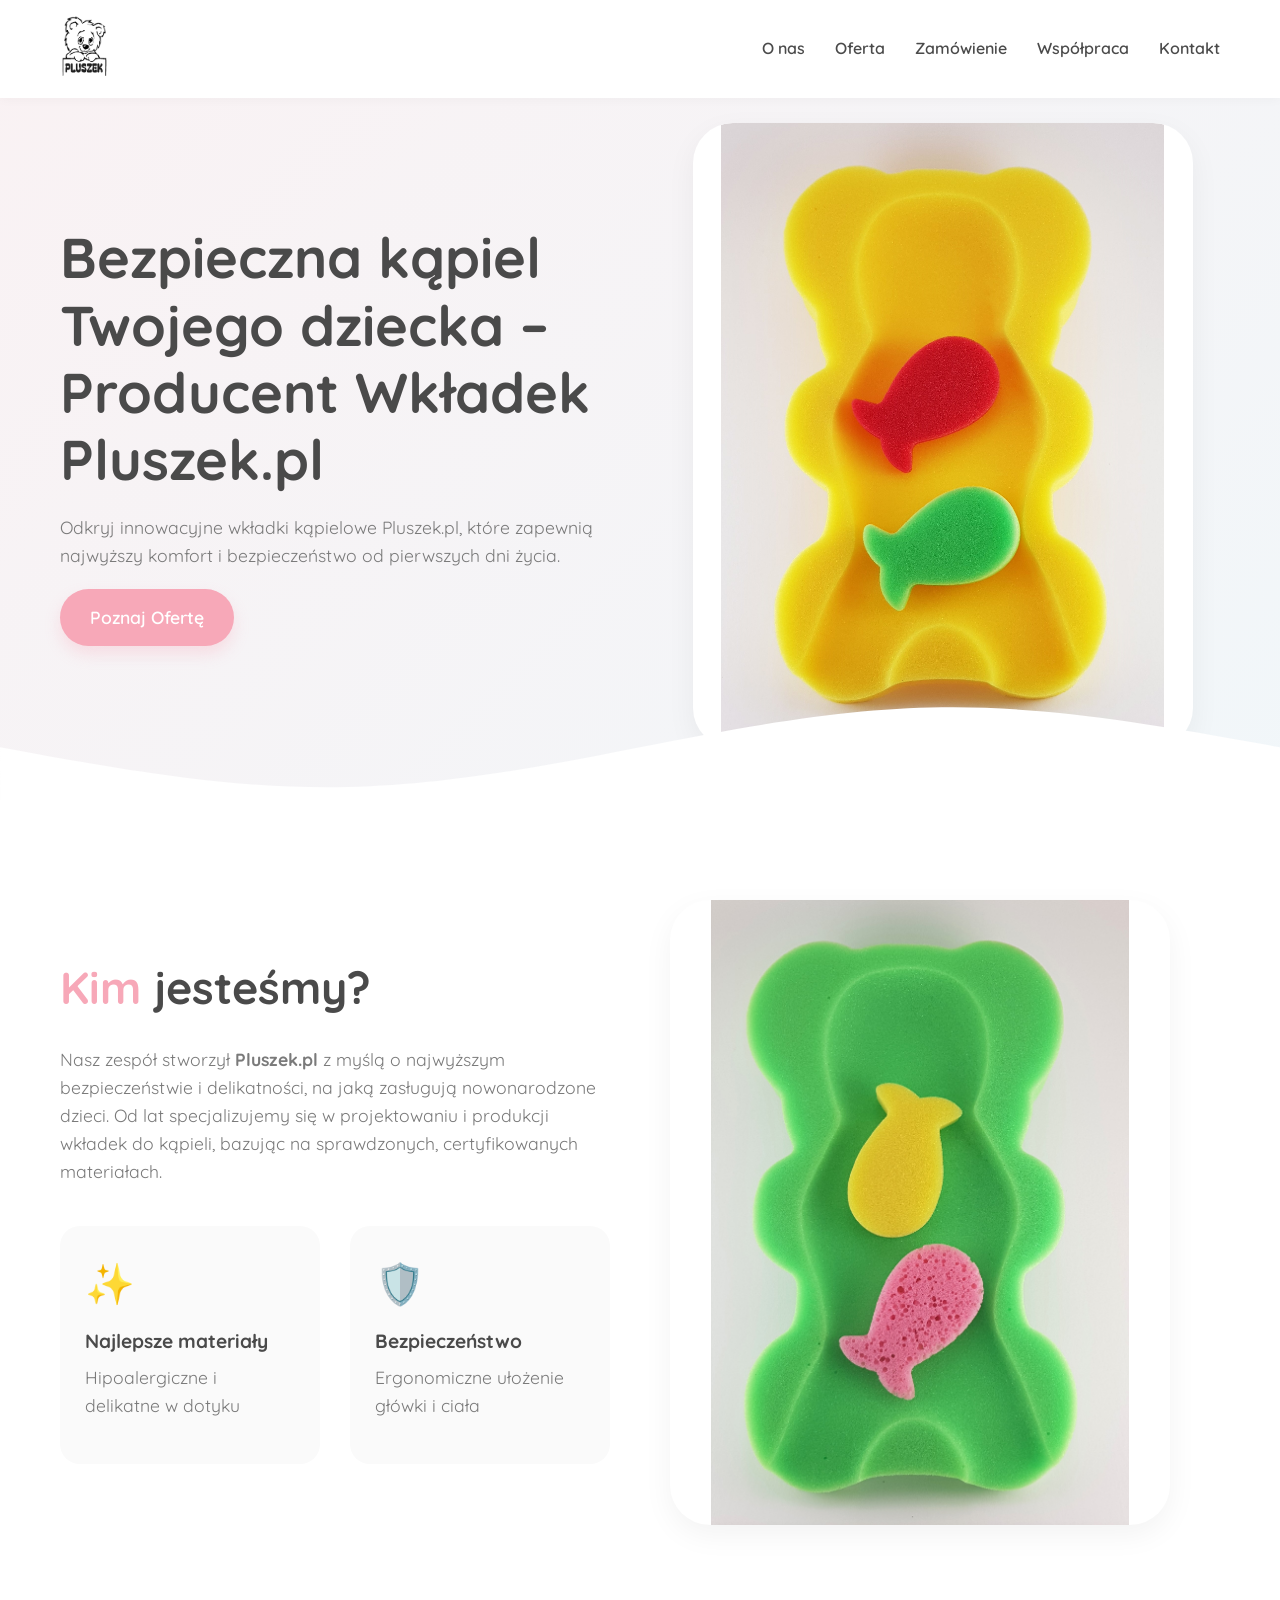
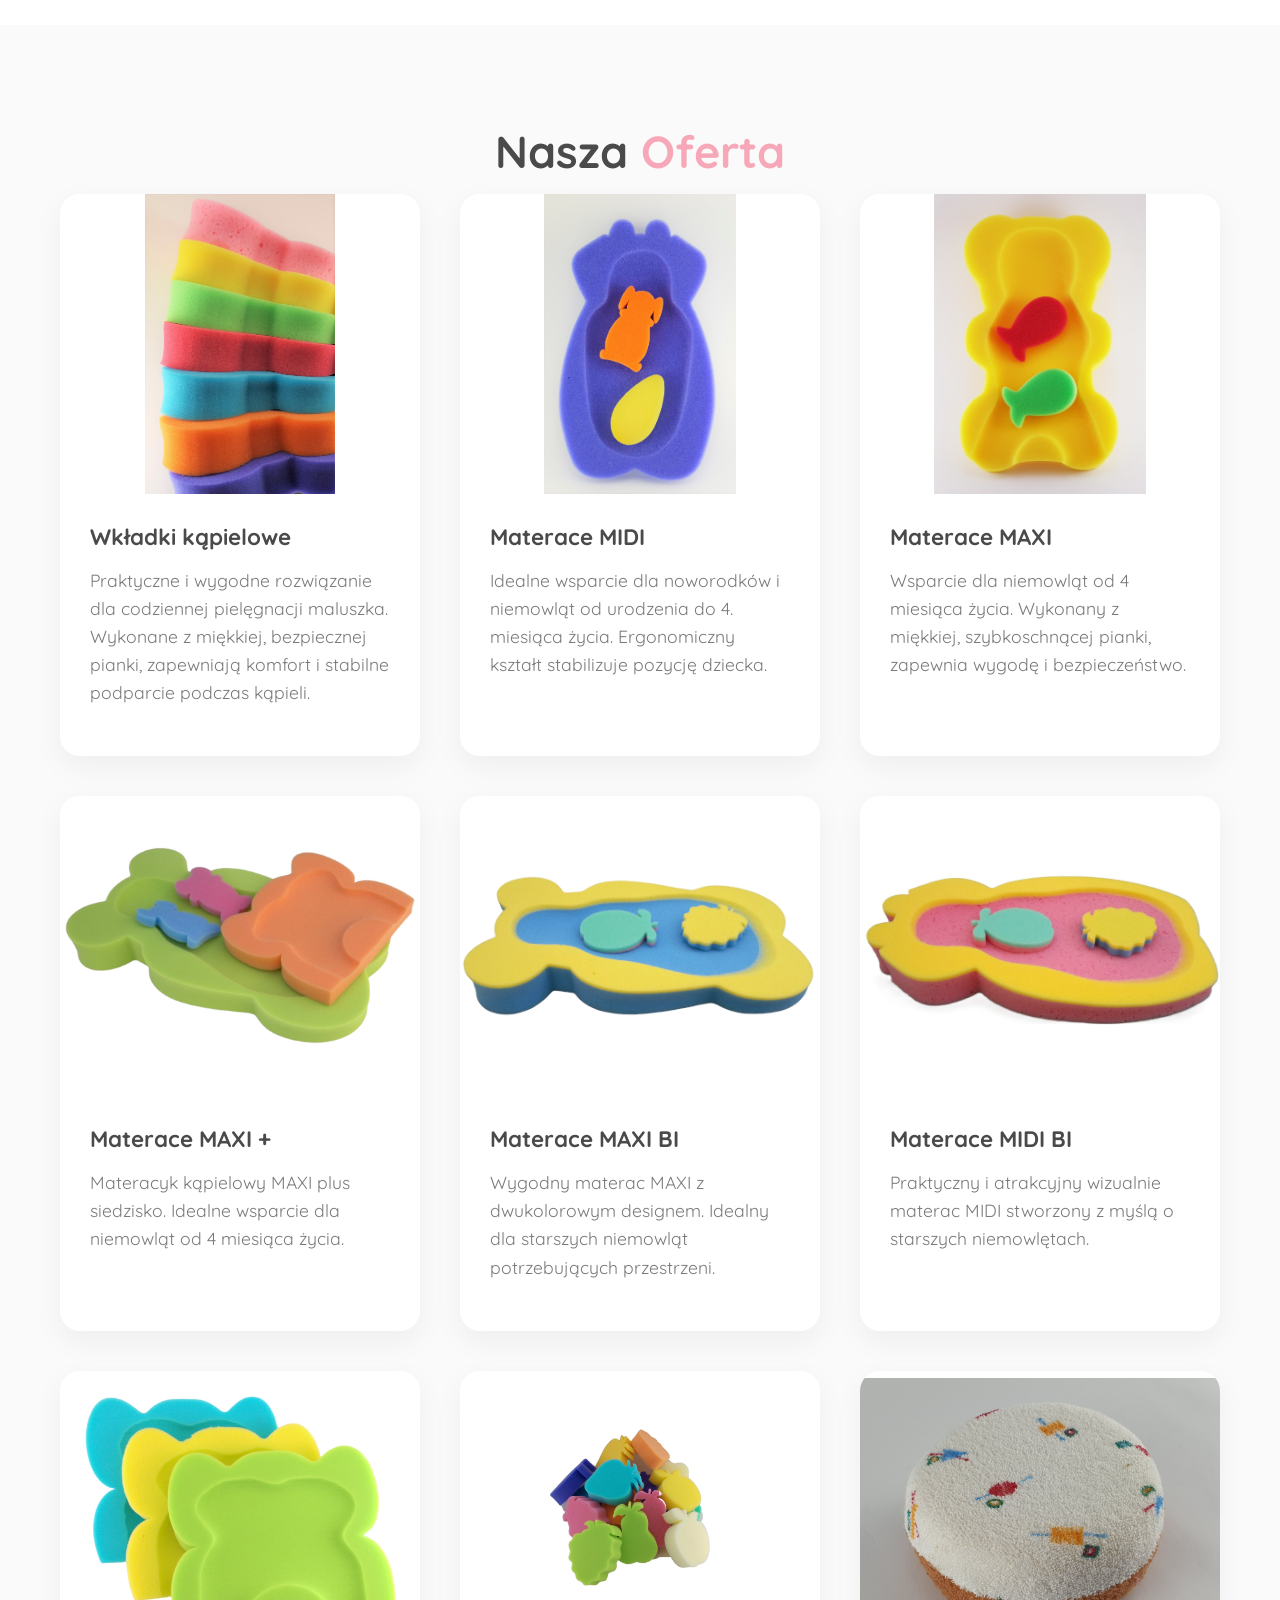
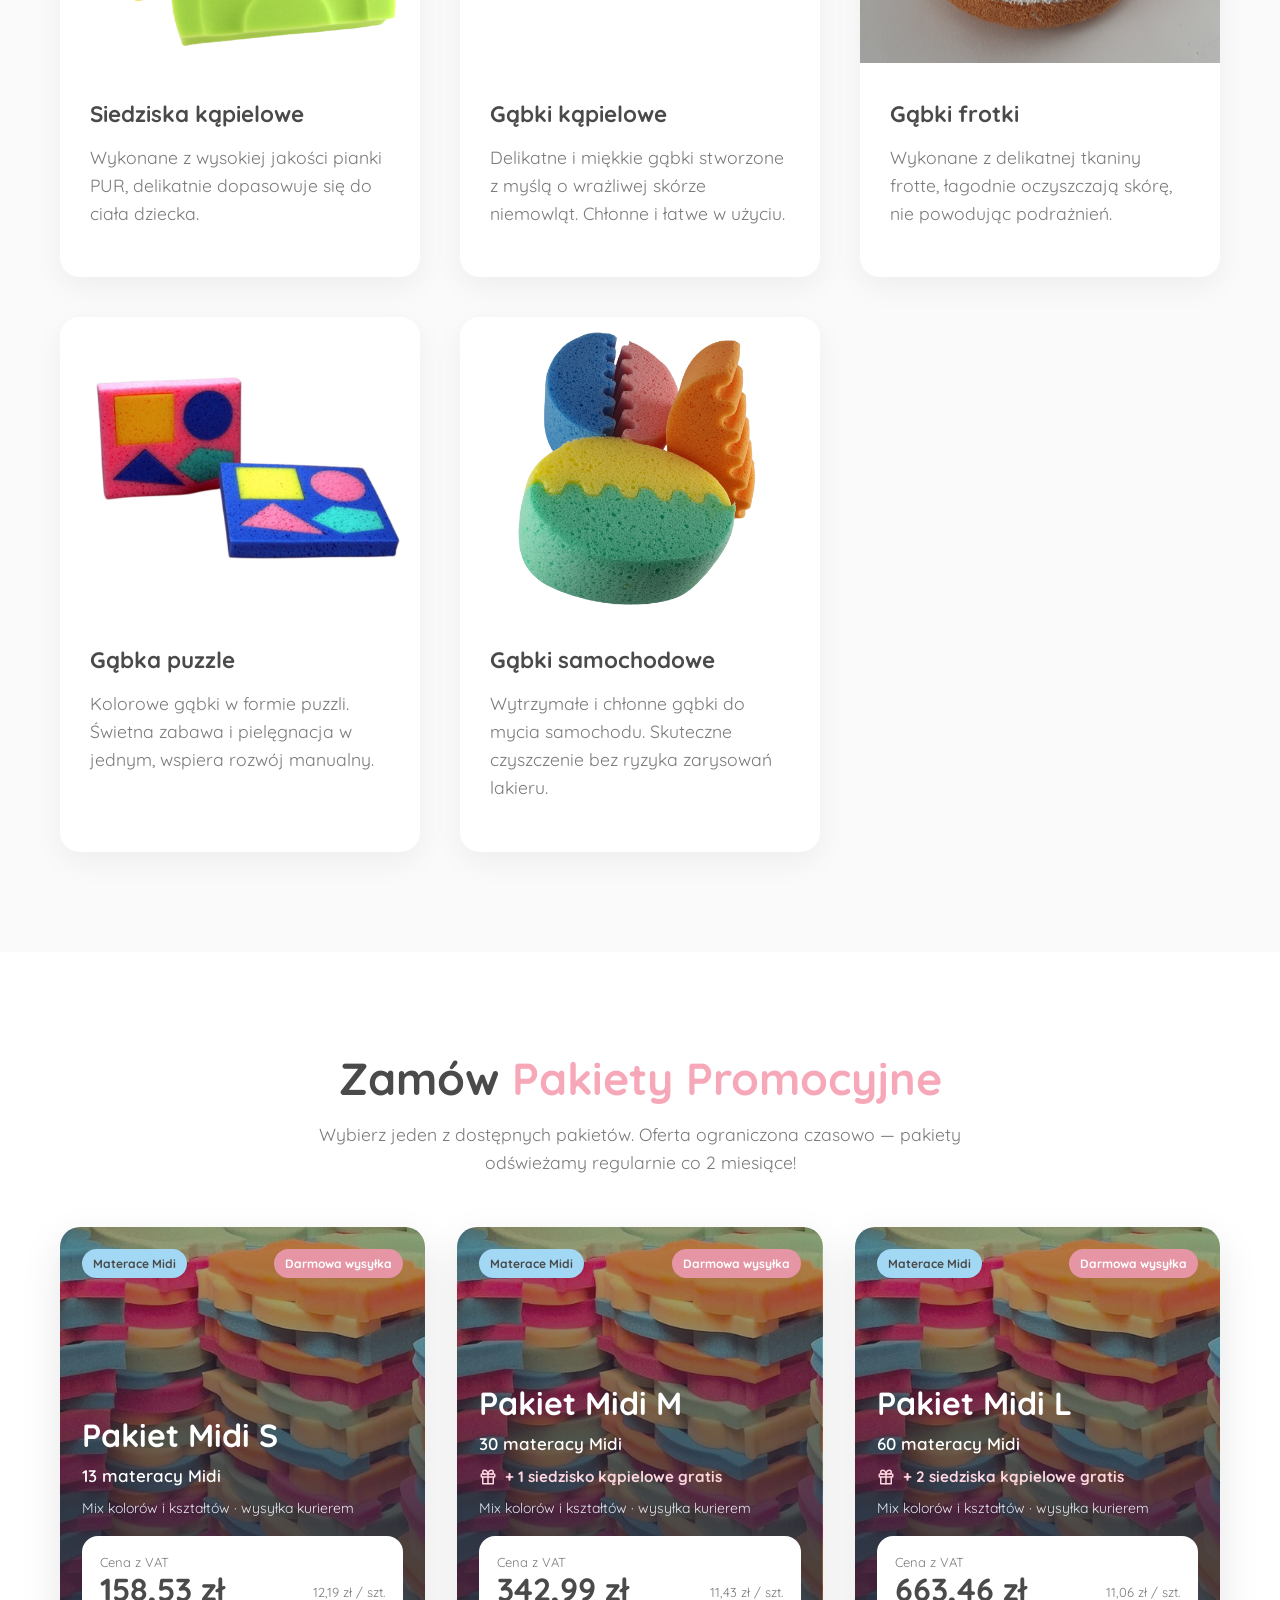
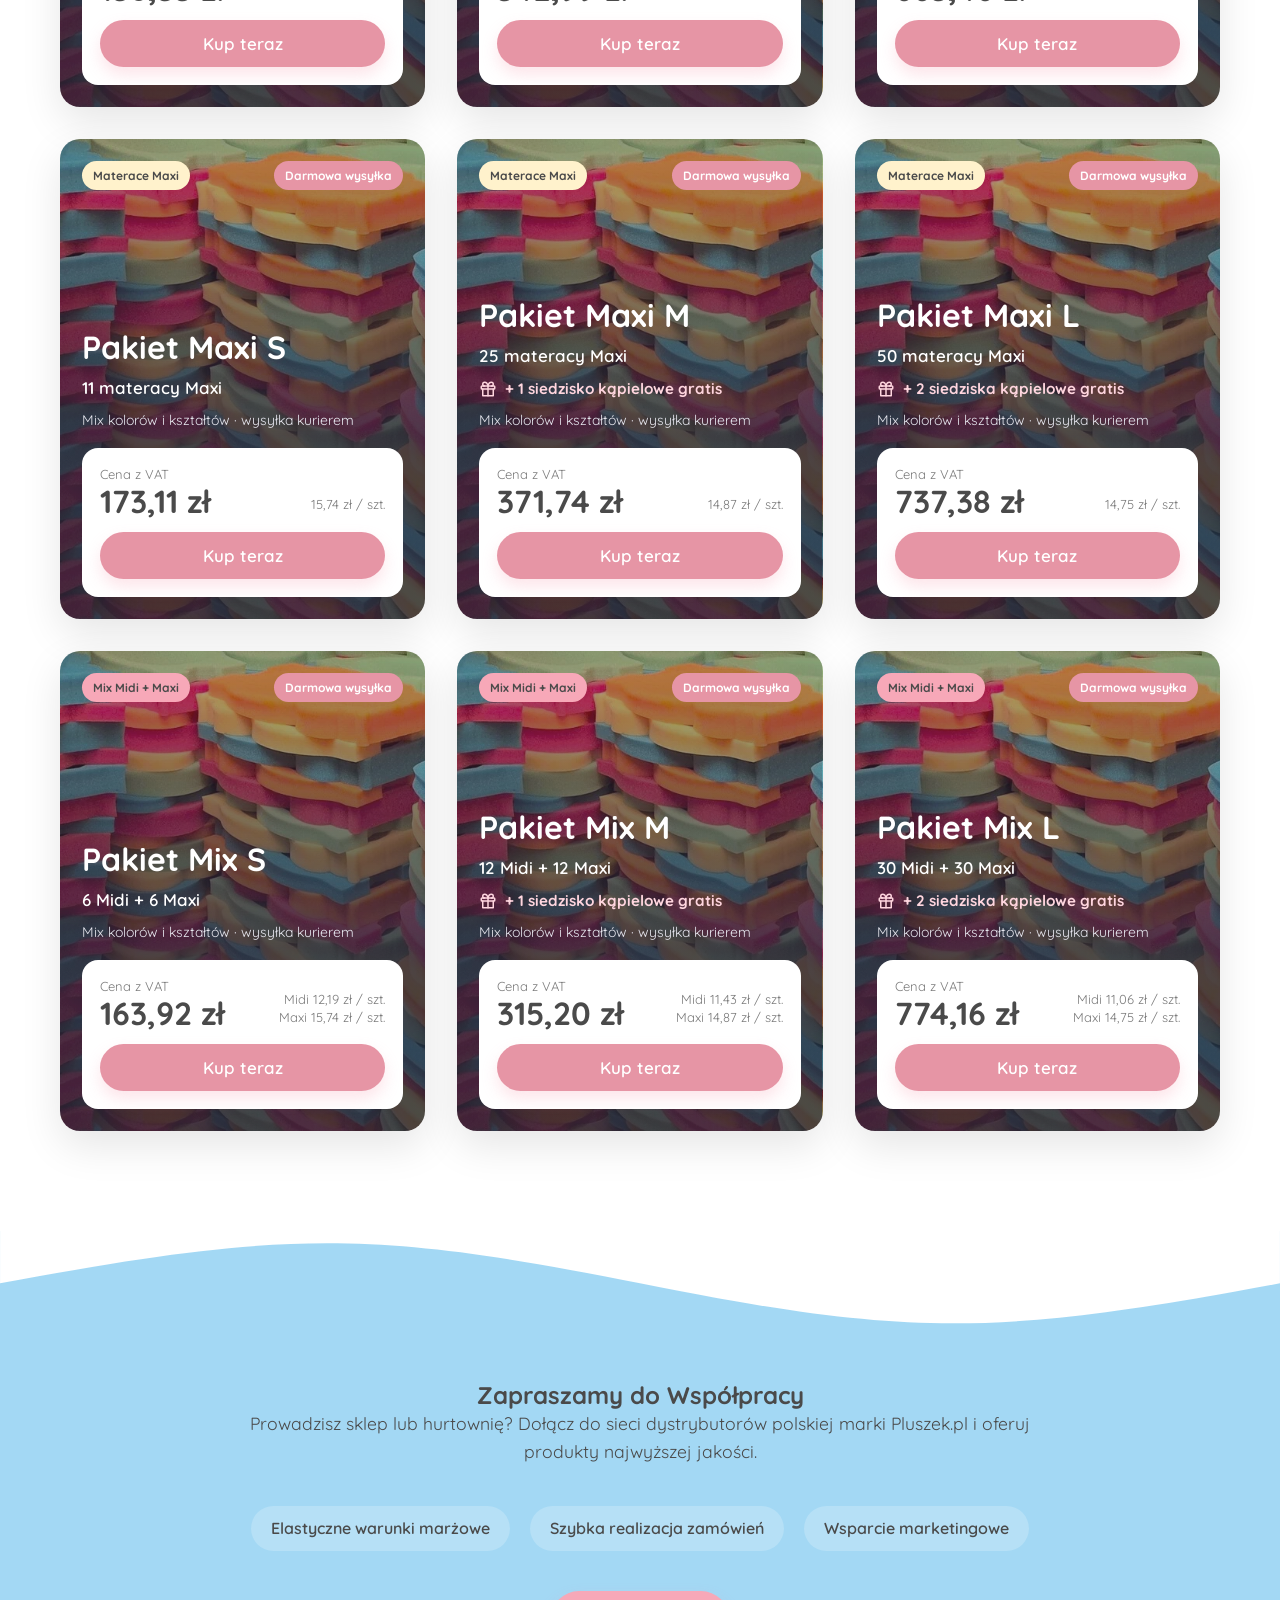
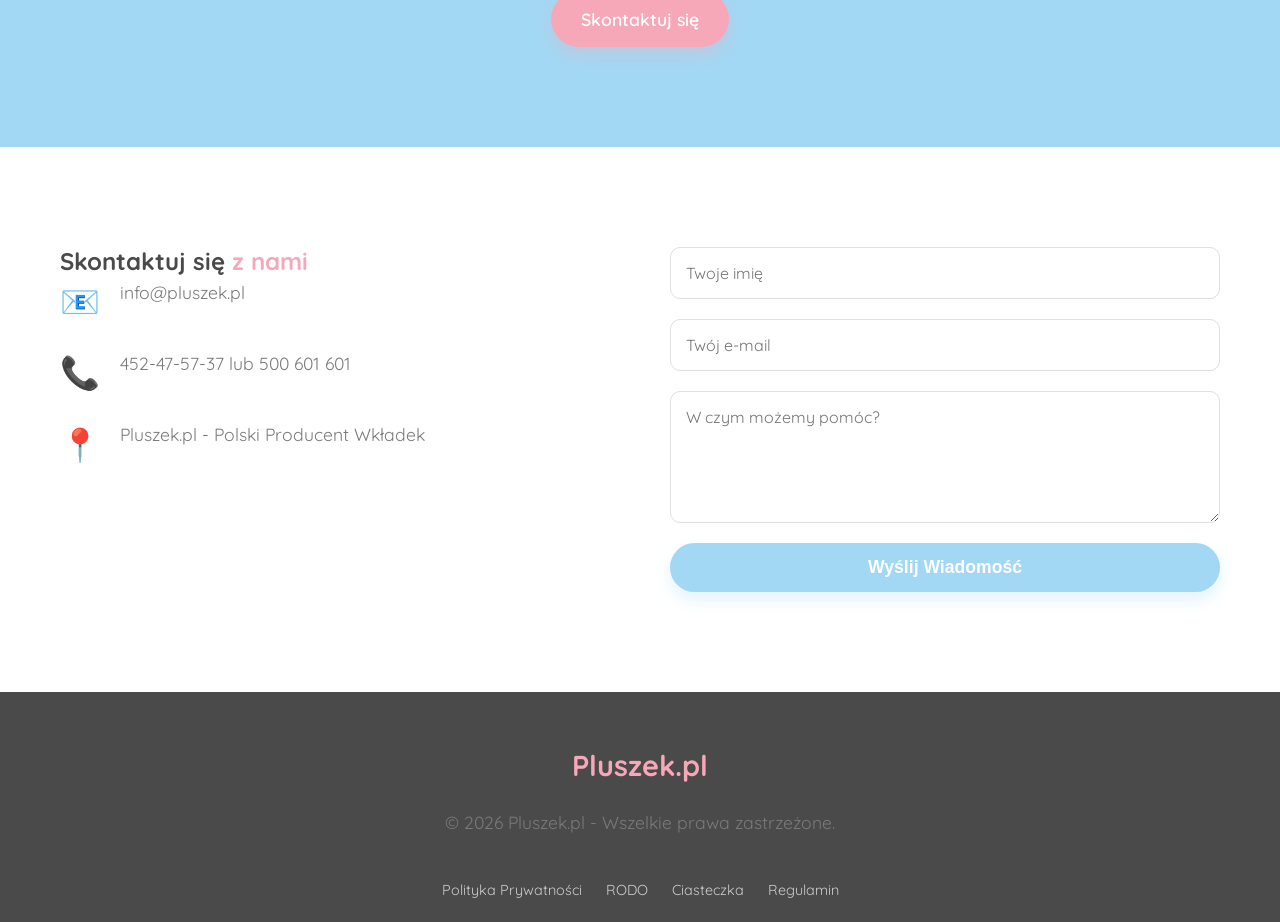
==== commit 1e488919: "Pakiety Mix: osobne ceny za sztukę Midi i Maxi zamiast uśrednionej Co-Authored-By: Claude Opus 5 <no" ====
--- a/index.html
+++ b/index.html
@@ -346,7 +346,7 @@
                                 <span class="promo-price__label">Cena z VAT</span>
                                 <span class="price">163,92 zł</span>
                             </div>
-                            <span class="promo-unit">13,66 zł / szt.</span>
+                            <span class="promo-unit promo-unit--mix"><span>Midi 12,19 zł / szt.</span><span>Maxi 15,74 zł / szt.</span></span>
                         </div>
                         <button class="btn kup-btn open-modal-btn" data-package="Pakiet Mix S">Kup teraz</button>
                     </div>
@@ -368,7 +368,7 @@
                                 <span class="promo-price__label">Cena z VAT</span>
                                 <span class="price">315,20 zł</span>
                             </div>
-                            <span class="promo-unit">13,13 zł / szt.</span>
+                            <span class="promo-unit promo-unit--mix"><span>Midi 11,43 zł / szt.</span><span>Maxi 14,87 zł / szt.</span></span>
                         </div>
                         <button class="btn kup-btn open-modal-btn" data-package="Pakiet Mix M">Kup teraz</button>
                     </div>
@@ -390,7 +390,7 @@
                                 <span class="promo-price__label">Cena z VAT</span>
                                 <span class="price">774,16 zł</span>
                             </div>
-                            <span class="promo-unit">12,90 zł / szt.</span>
+                            <span class="promo-unit promo-unit--mix"><span>Midi 11,06 zł / szt.</span><span>Maxi 14,75 zł / szt.</span></span>
                         </div>
                         <button class="btn kup-btn open-modal-btn" data-package="Pakiet Mix L">Kup teraz</button>
                     </div>
--- a/style.css
+++ b/style.css
@@ -285,6 +285,17 @@
     margin-top: 40px;
 }
 
+.about-text, .about-image {
+    min-width: 0;
+}
+
+@media screen and (max-width: 560px) {
+    .features {
+        grid-template-columns: 1fr;
+        gap: 20px;
+    }
+}
+
 .feature {
     background: var(--bg-light);
     padding: 25px;
@@ -414,10 +425,11 @@
 
 .promo-chip,
 .promo-badge {
-    padding: 6px 14px;
+    padding: 5px 11px;
     border-radius: 50px;
-    font-size: 0.875rem;
+    font-size: 0.75rem;
     font-weight: 700;
+    white-space: nowrap;
 }
 
 .promo-chip {
@@ -492,9 +504,10 @@
 
 .promo-price-row {
     display: flex;
+    flex-wrap: wrap;
     align-items: flex-end;
     justify-content: space-between;
-    gap: 8px;
+    gap: 4px 8px;
 }
 
 .promo-price {
@@ -519,6 +532,13 @@
 .promo-unit {
     padding-bottom: 5px;
     white-space: nowrap;
+}
+
+.promo-unit--mix {
+    display: flex;
+    flex-direction: column;
+    align-items: flex-end;
+    line-height: 1.4;
 }
 
 .btn.kup-btn {
@@ -538,7 +558,7 @@
     transform: translateY(-2px);
 }
 
-@media screen and (max-width: 968px) {
+@media screen and (max-width: 1100px) {
     .promo-grid {
         grid-template-columns: repeat(2, minmax(0, 1fr));
         gap: 24px;
@@ -558,11 +578,6 @@
         font-size: 1.75rem;
     }
 
-    .promo-chip,
-    .promo-badge {
-        padding: 5px 10px;
-        font-size: 0.75rem;
-    }
 }
 
 .order-container, .order-form-container {
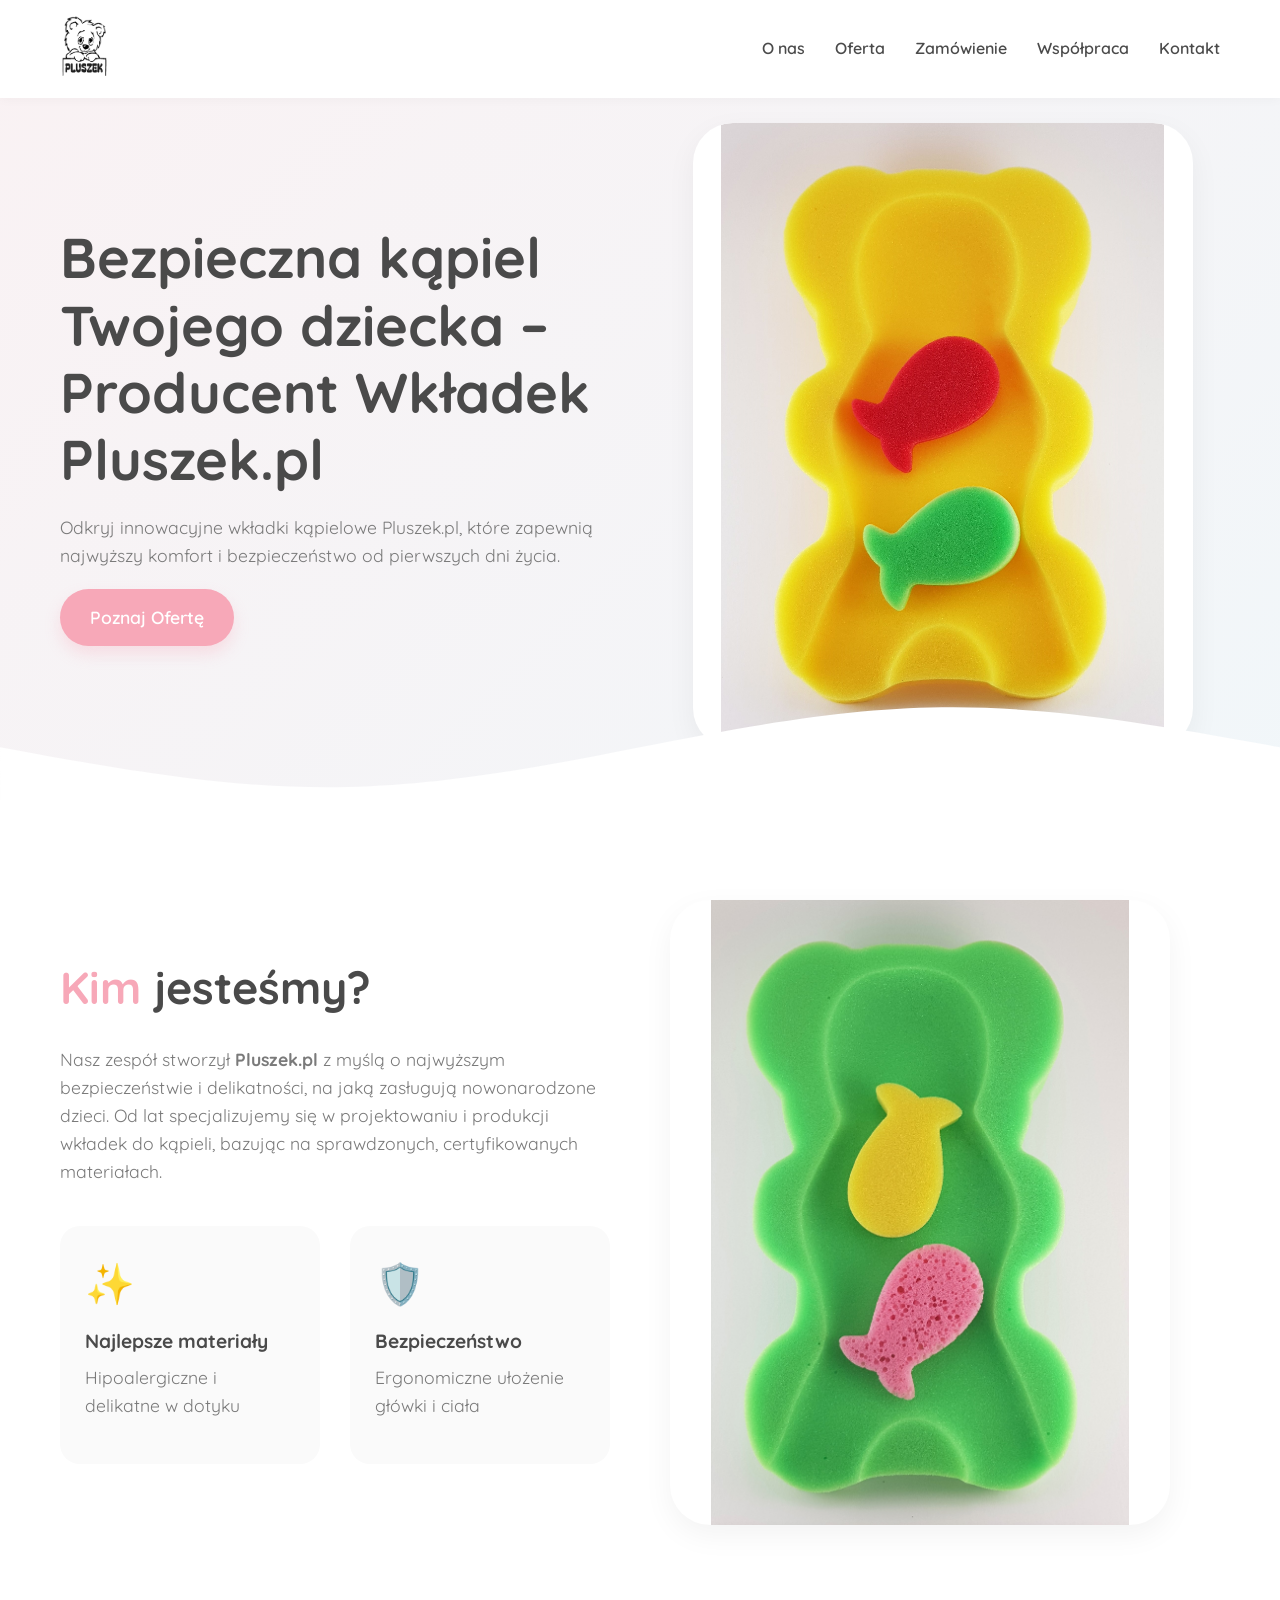
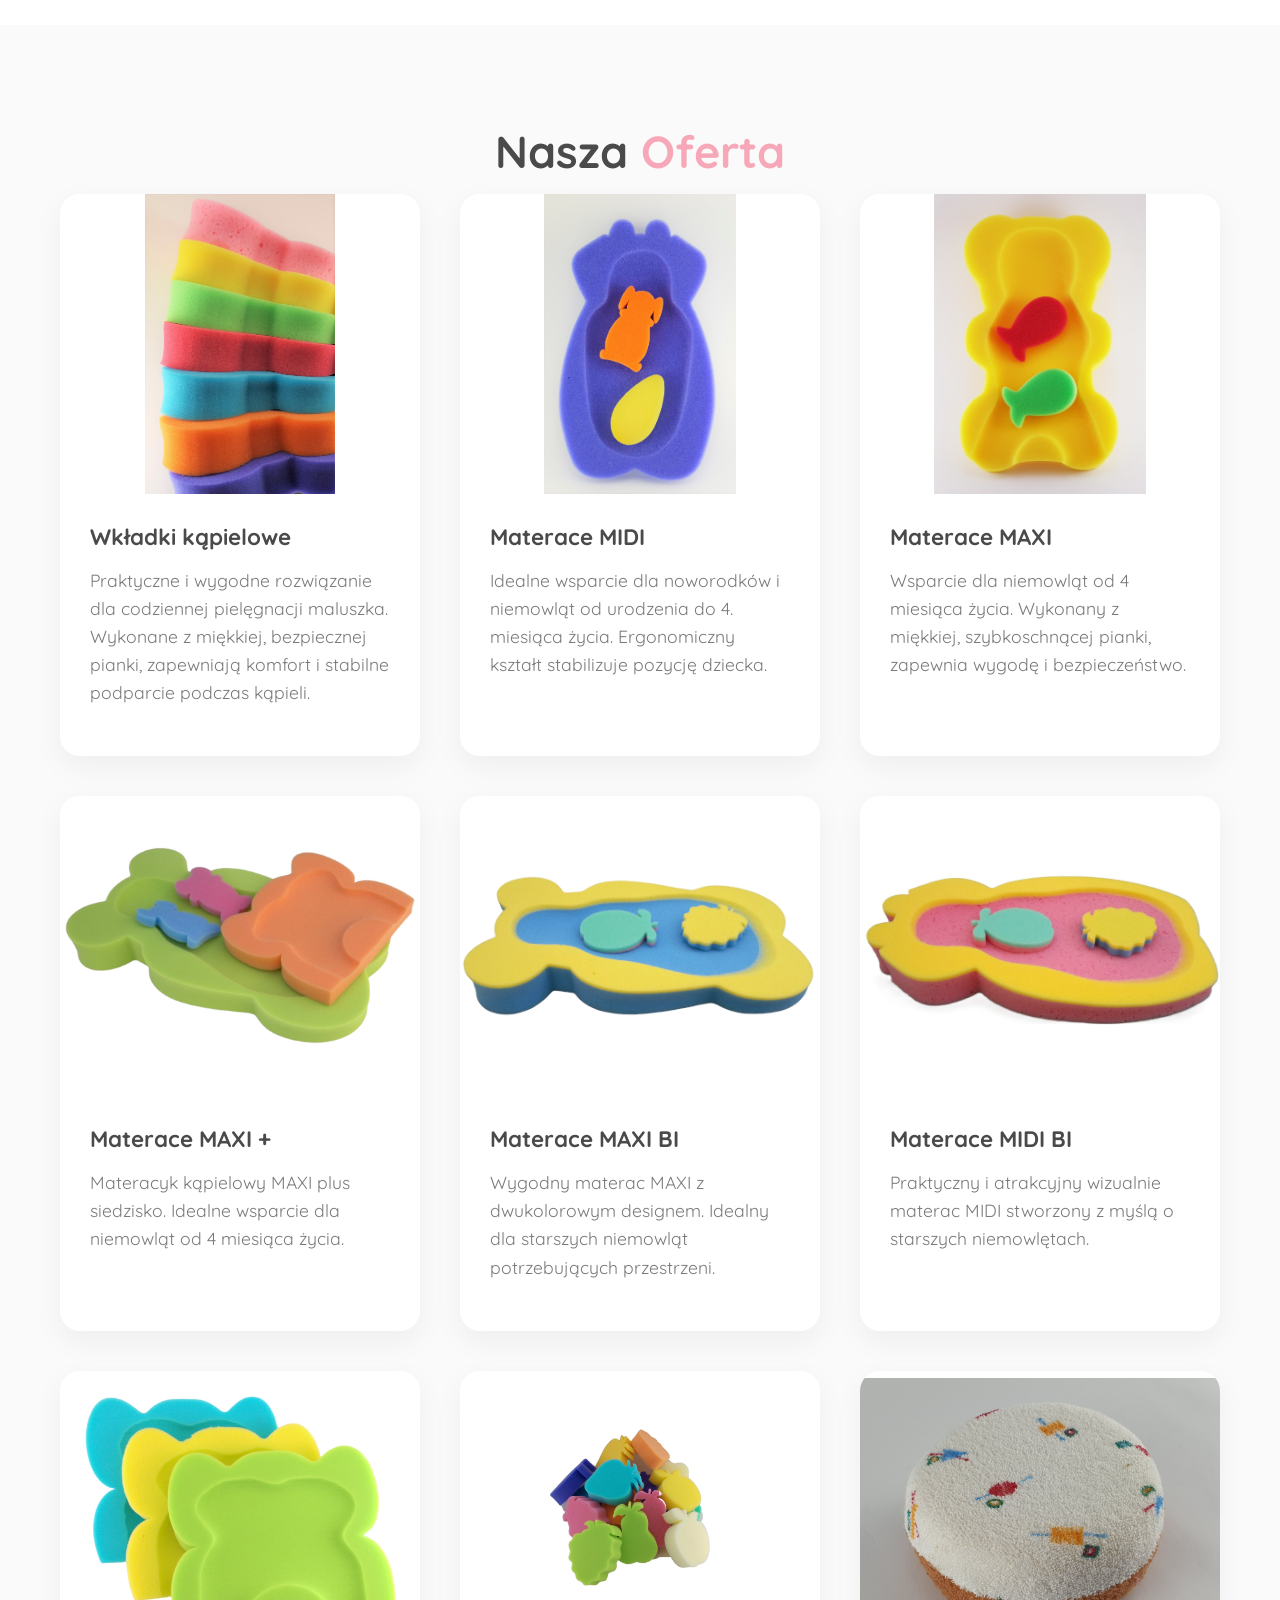
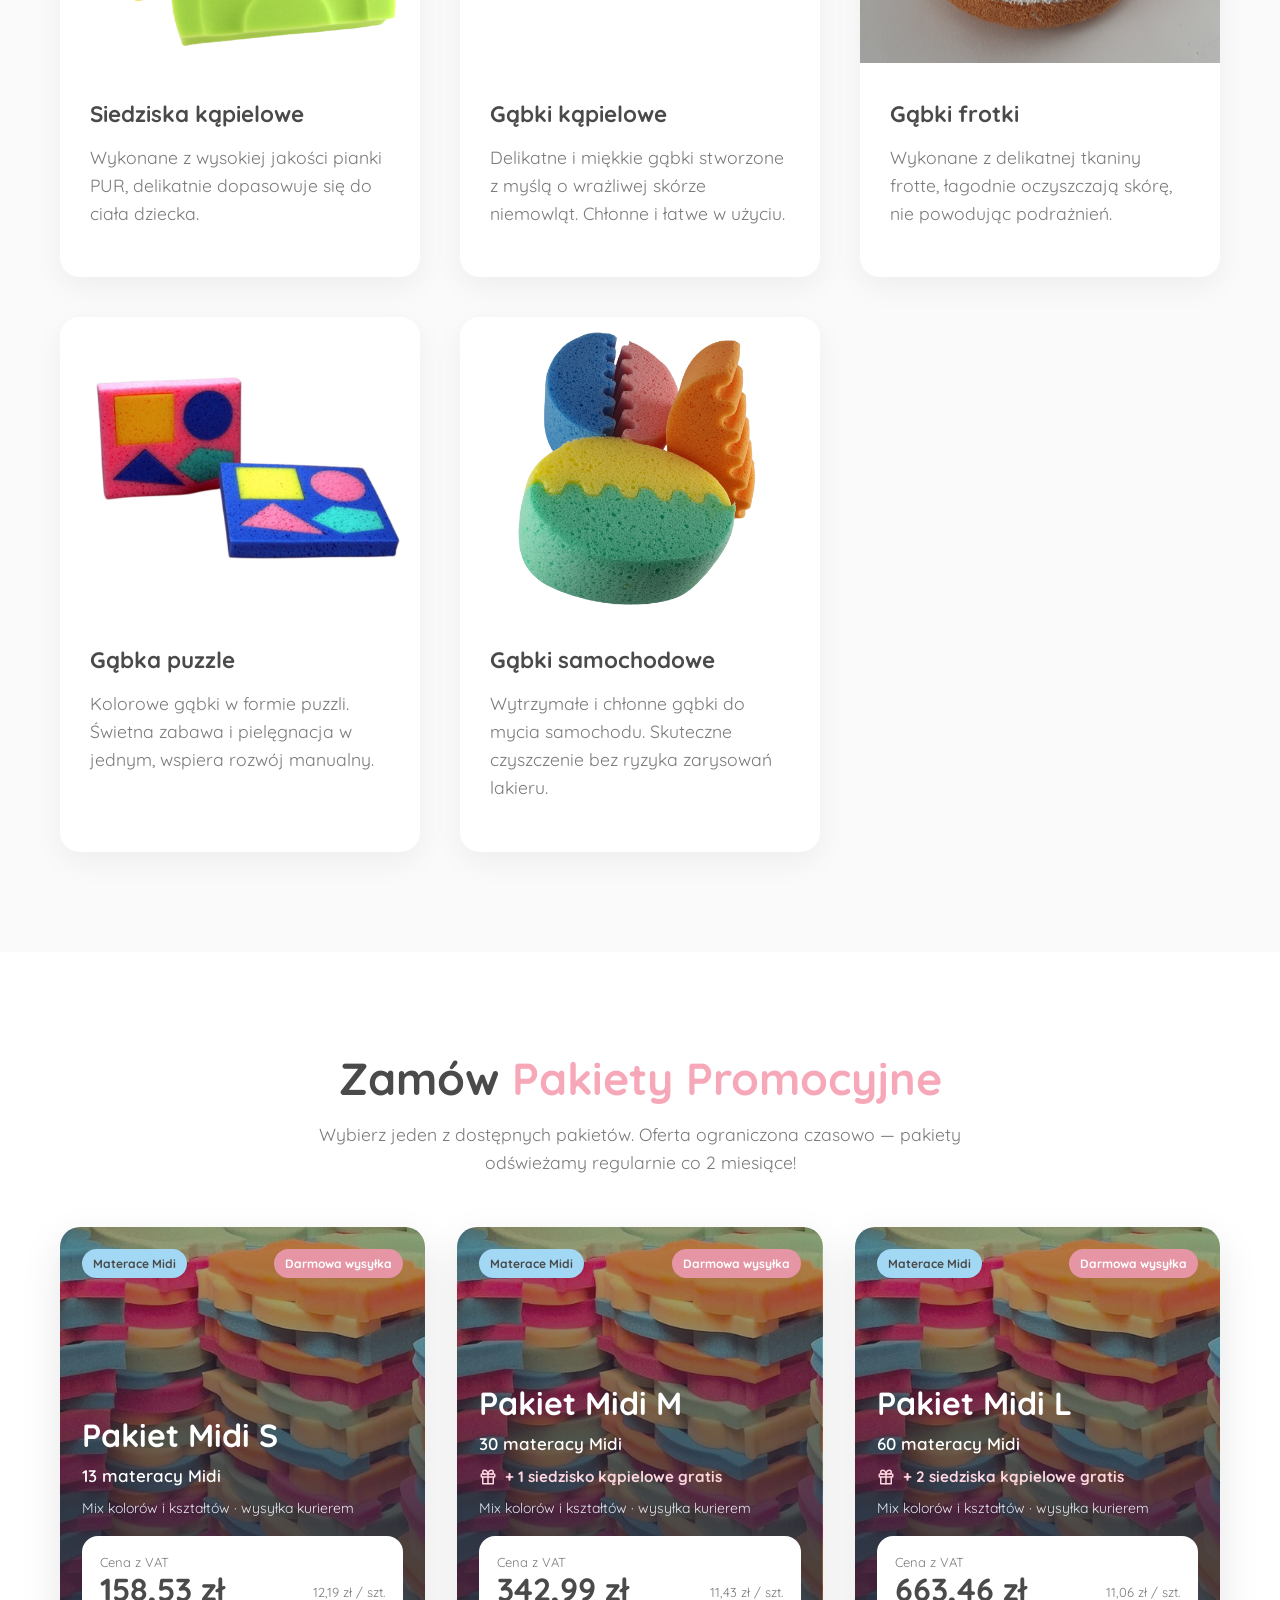
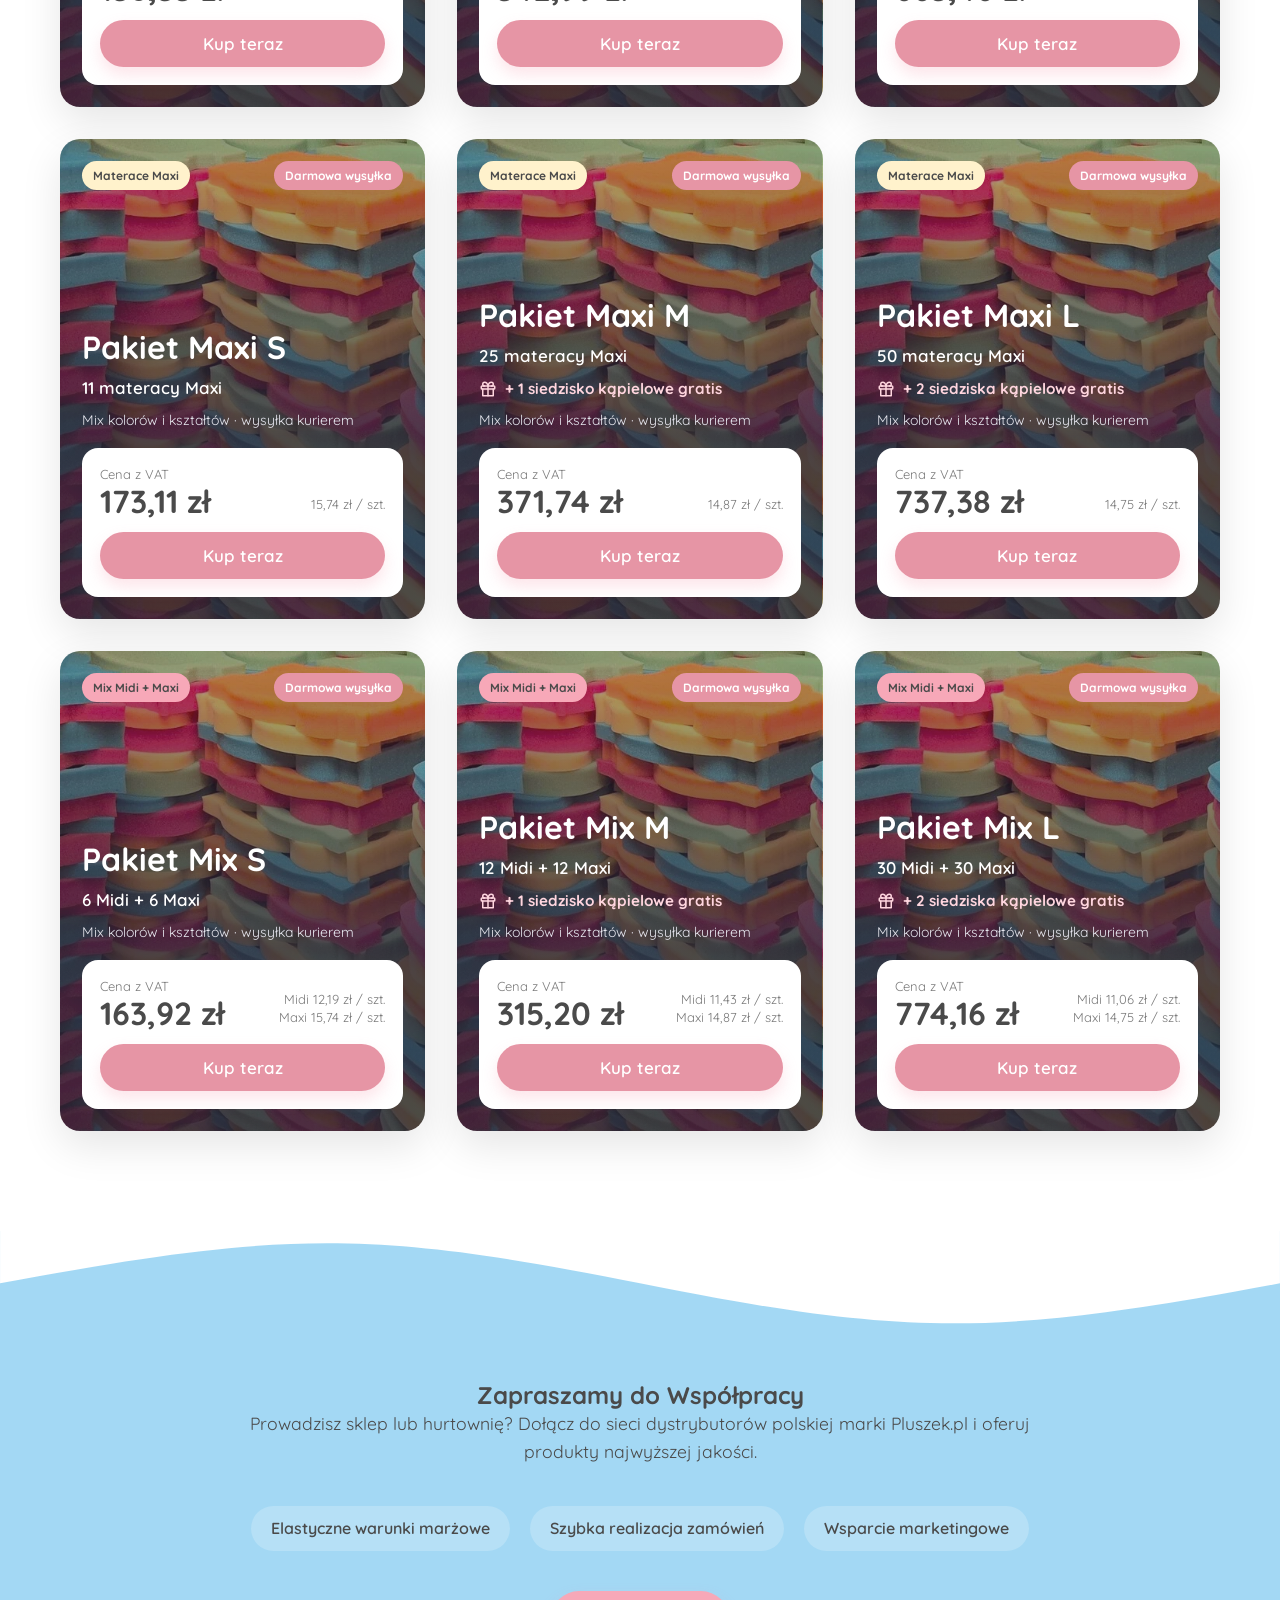
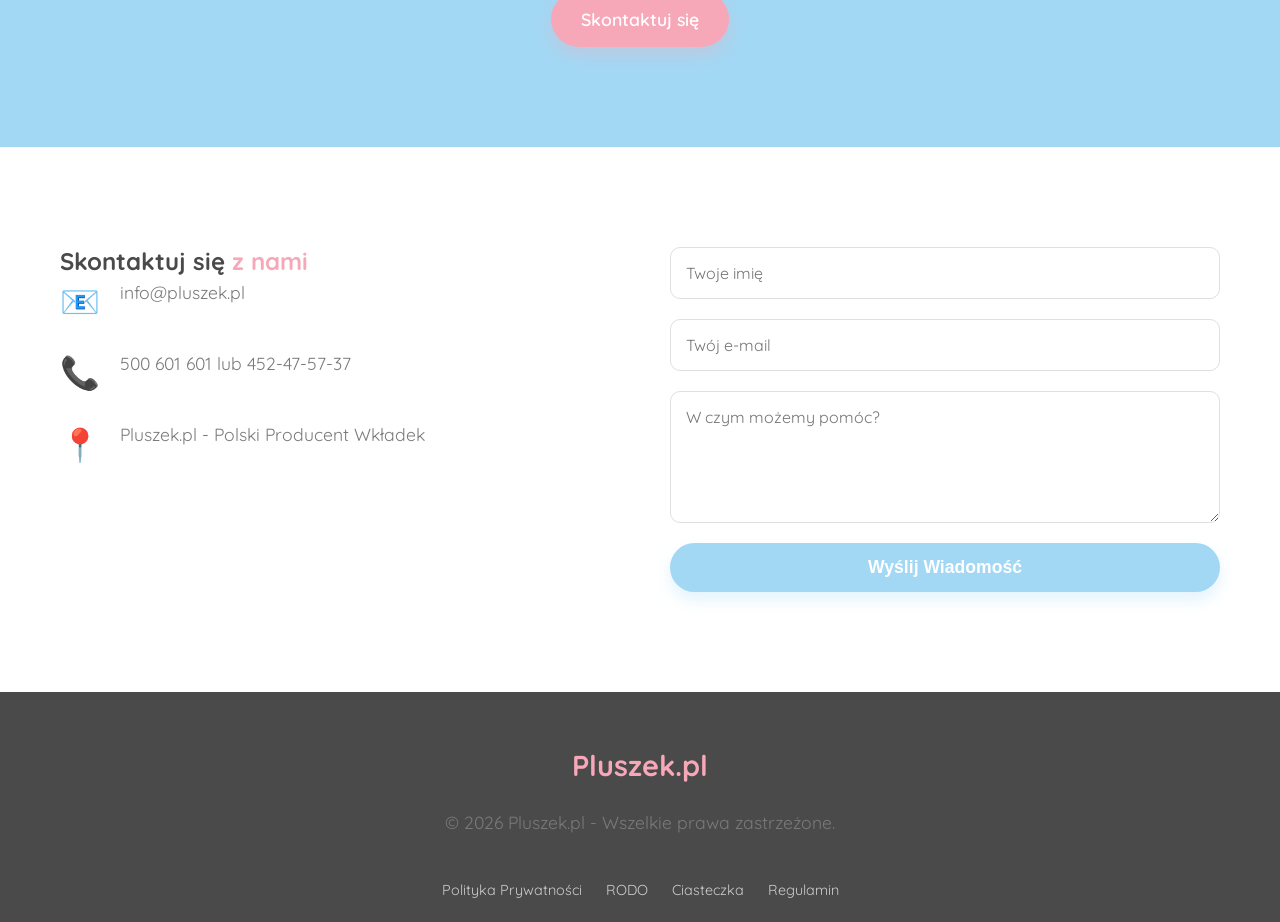
==== commit 3cf49c23: "Kontakt: numer 500 601 601 jako pierwszy Co-Authored-By: Claude Opus 5 <noreply@anthropic.com> Claud" ====
--- a/index.html
+++ b/index.html
@@ -461,7 +461,7 @@
                 </div>
                 <div class="info-item">
                     <span class="info-icon">📞</span>
-                    <p><a href="tel:+48452475737">452-47-57-37</a> lub <a href="tel:+48500601601">500 601 601</a></p>
+                    <p><a href="tel:+48500601601">500 601 601</a> lub <a href="tel:+48452475737">452-47-57-37</a></p>
                 </div>
                 <div class="info-item">
                     <span class="info-icon">📍</span>
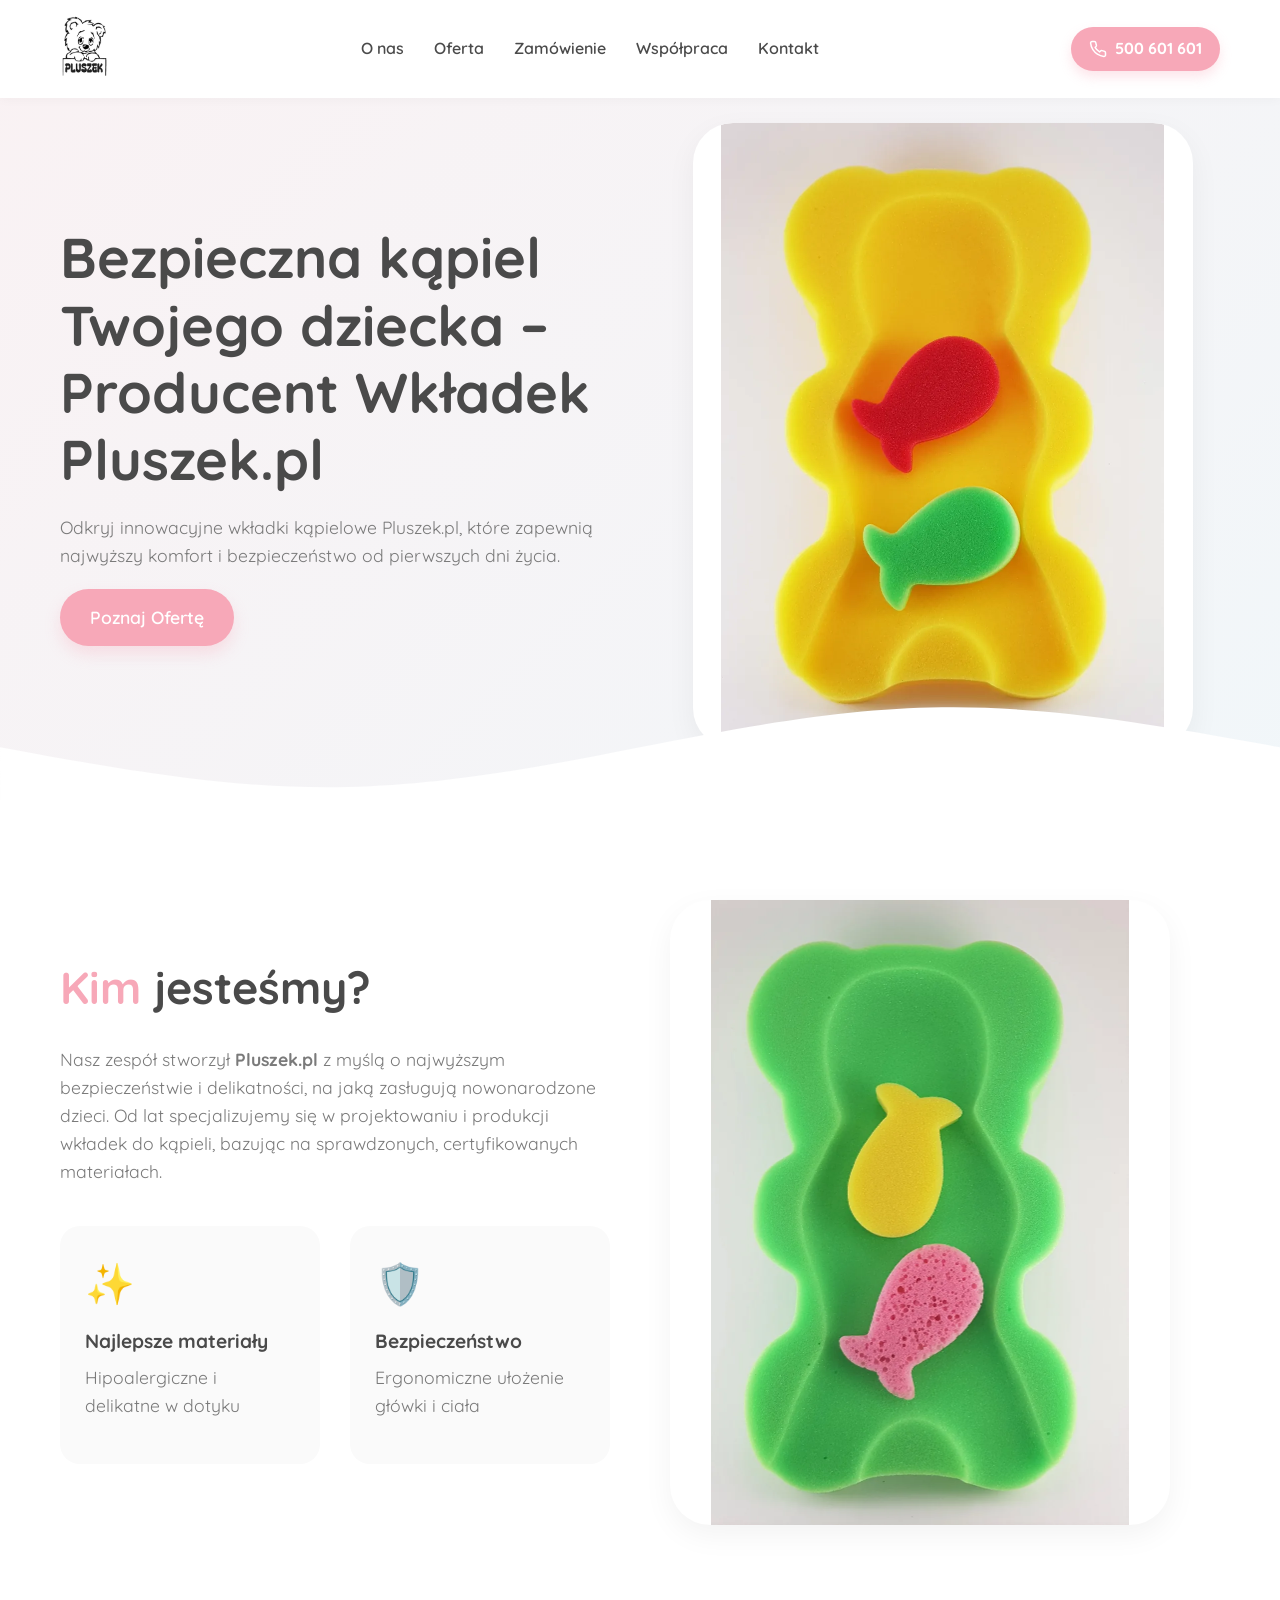
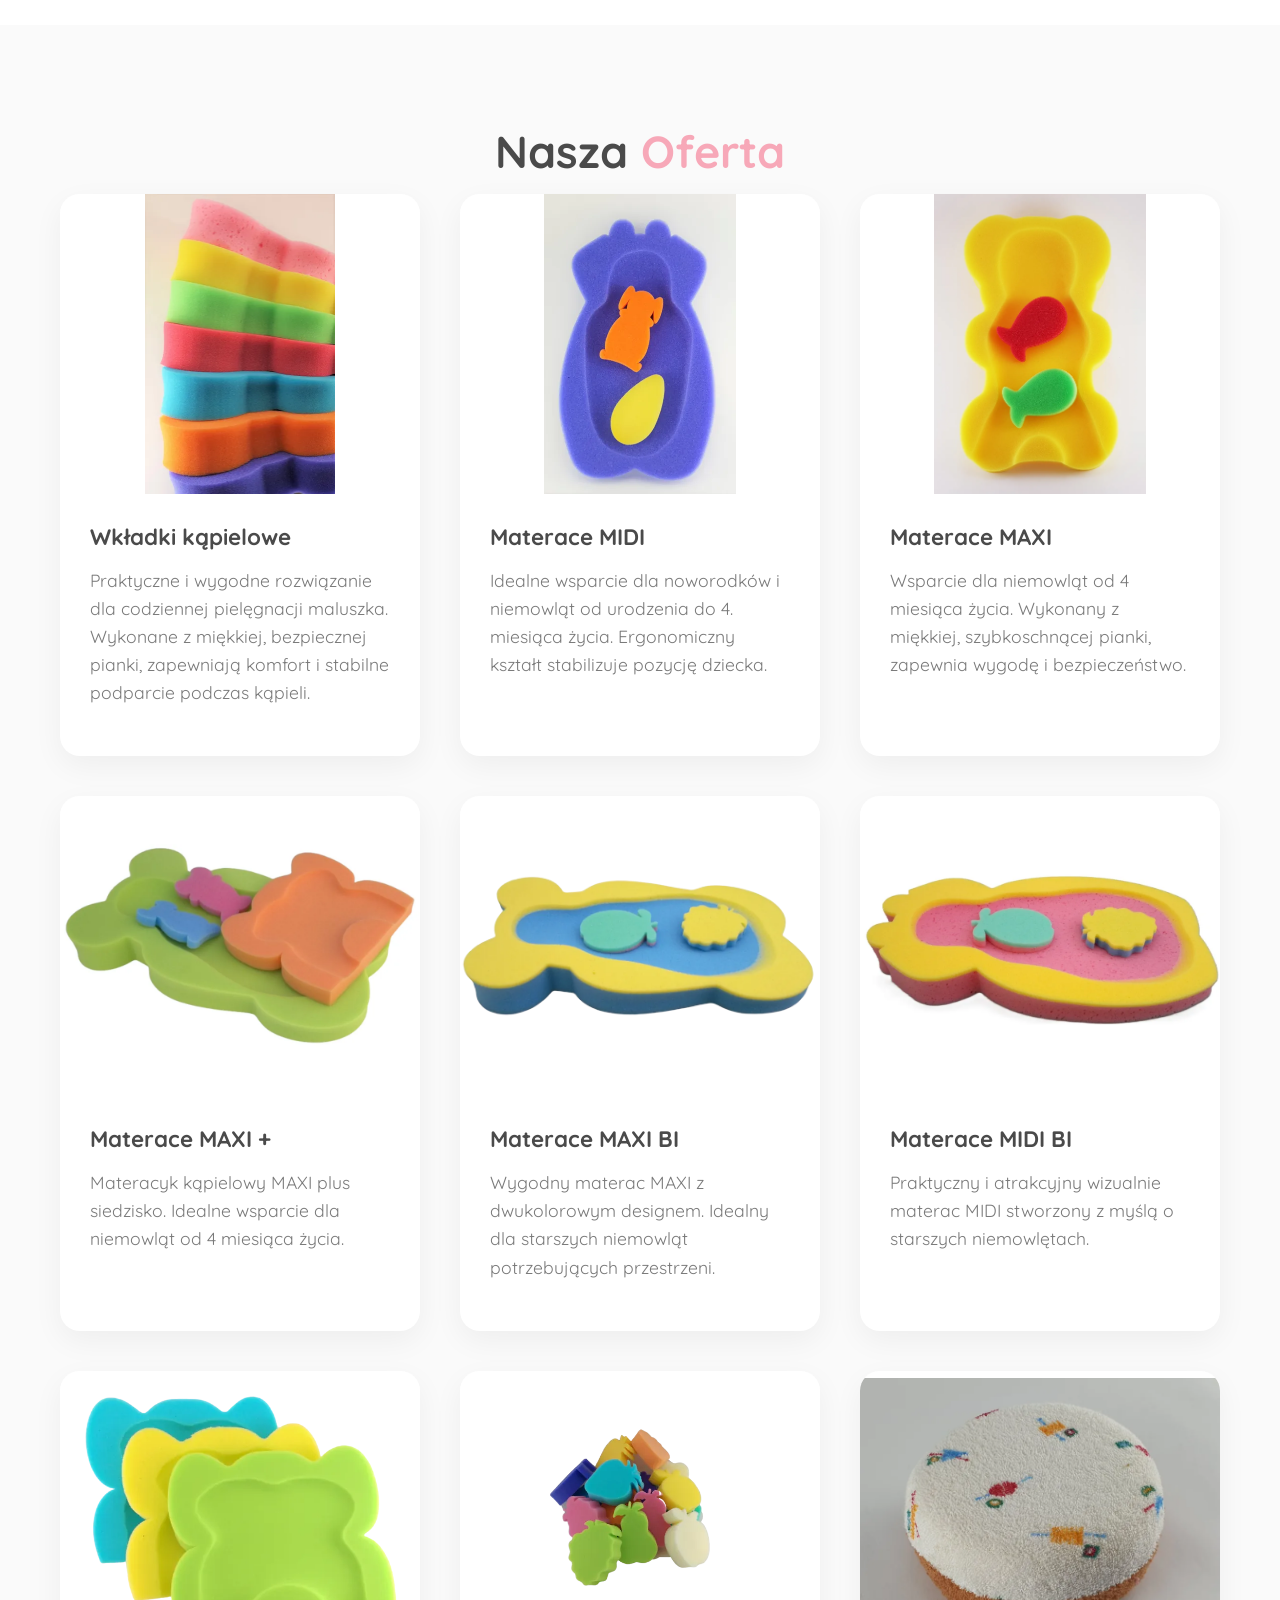
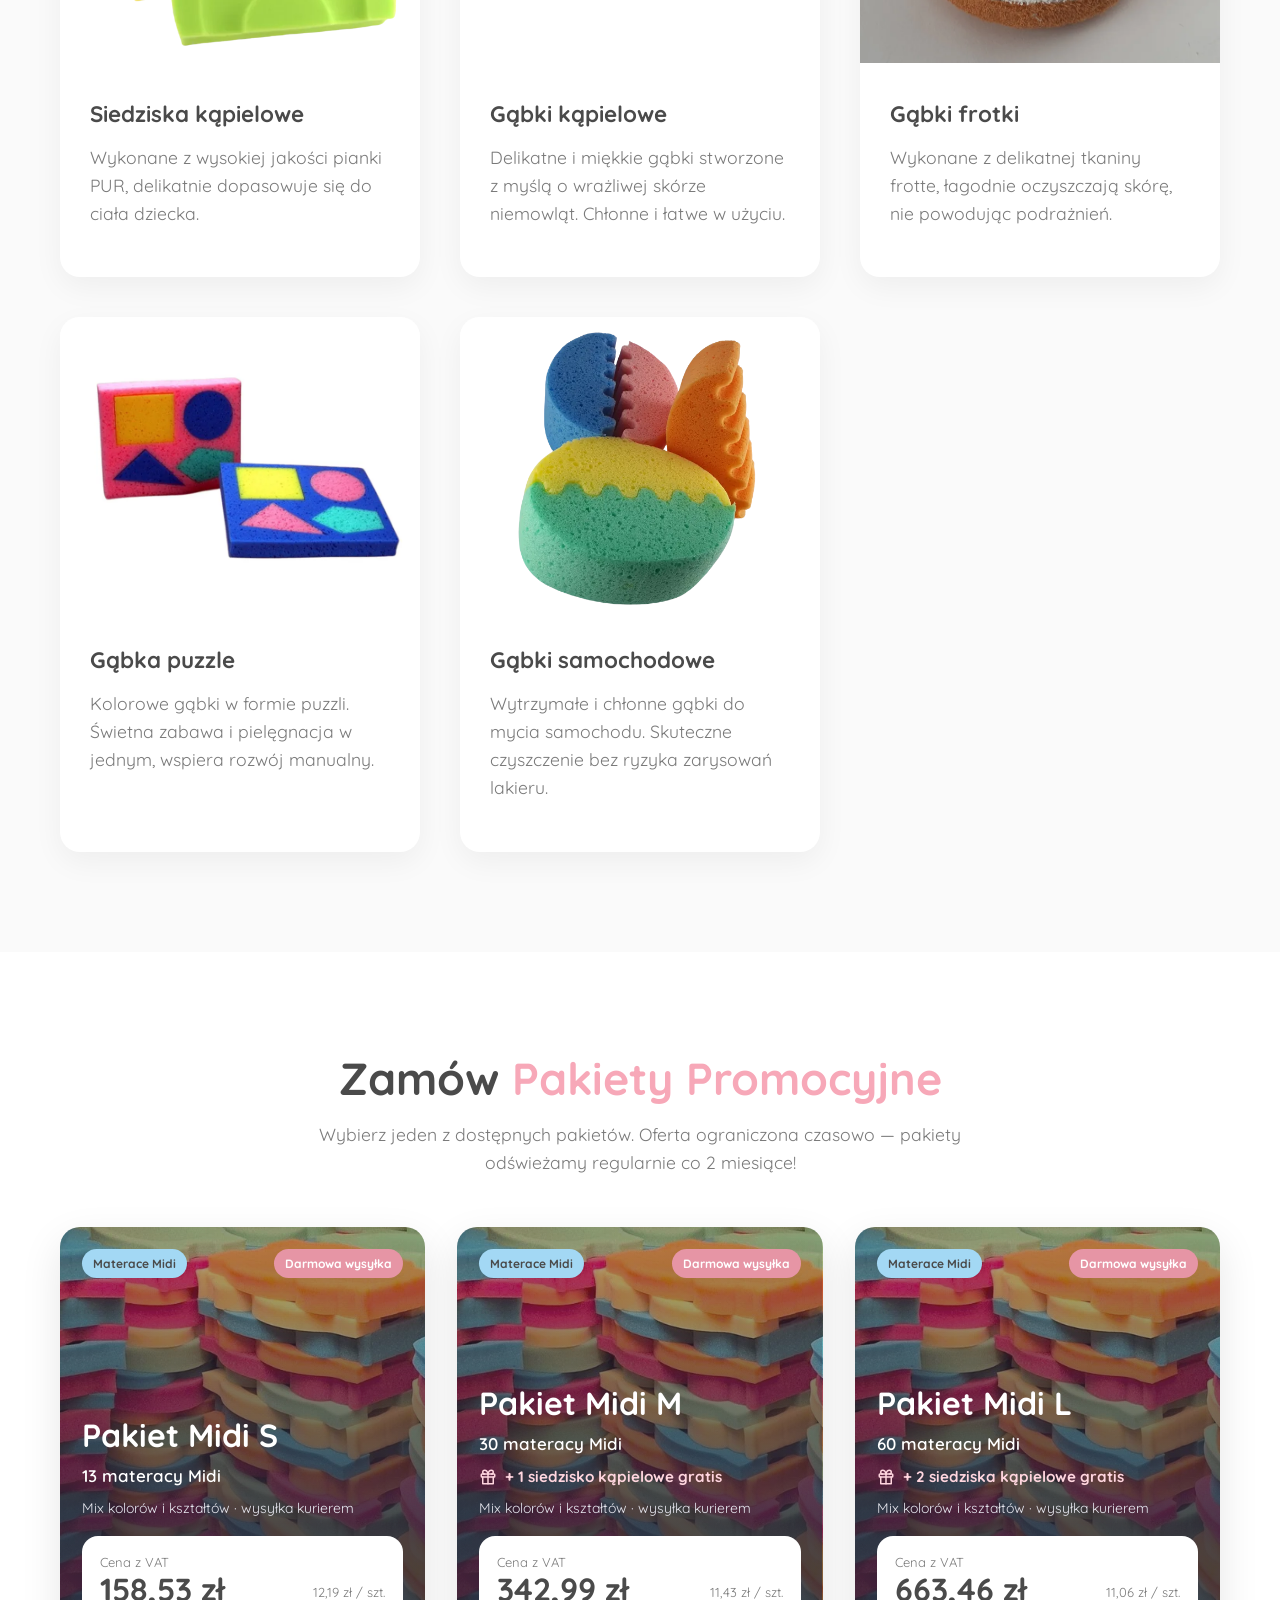
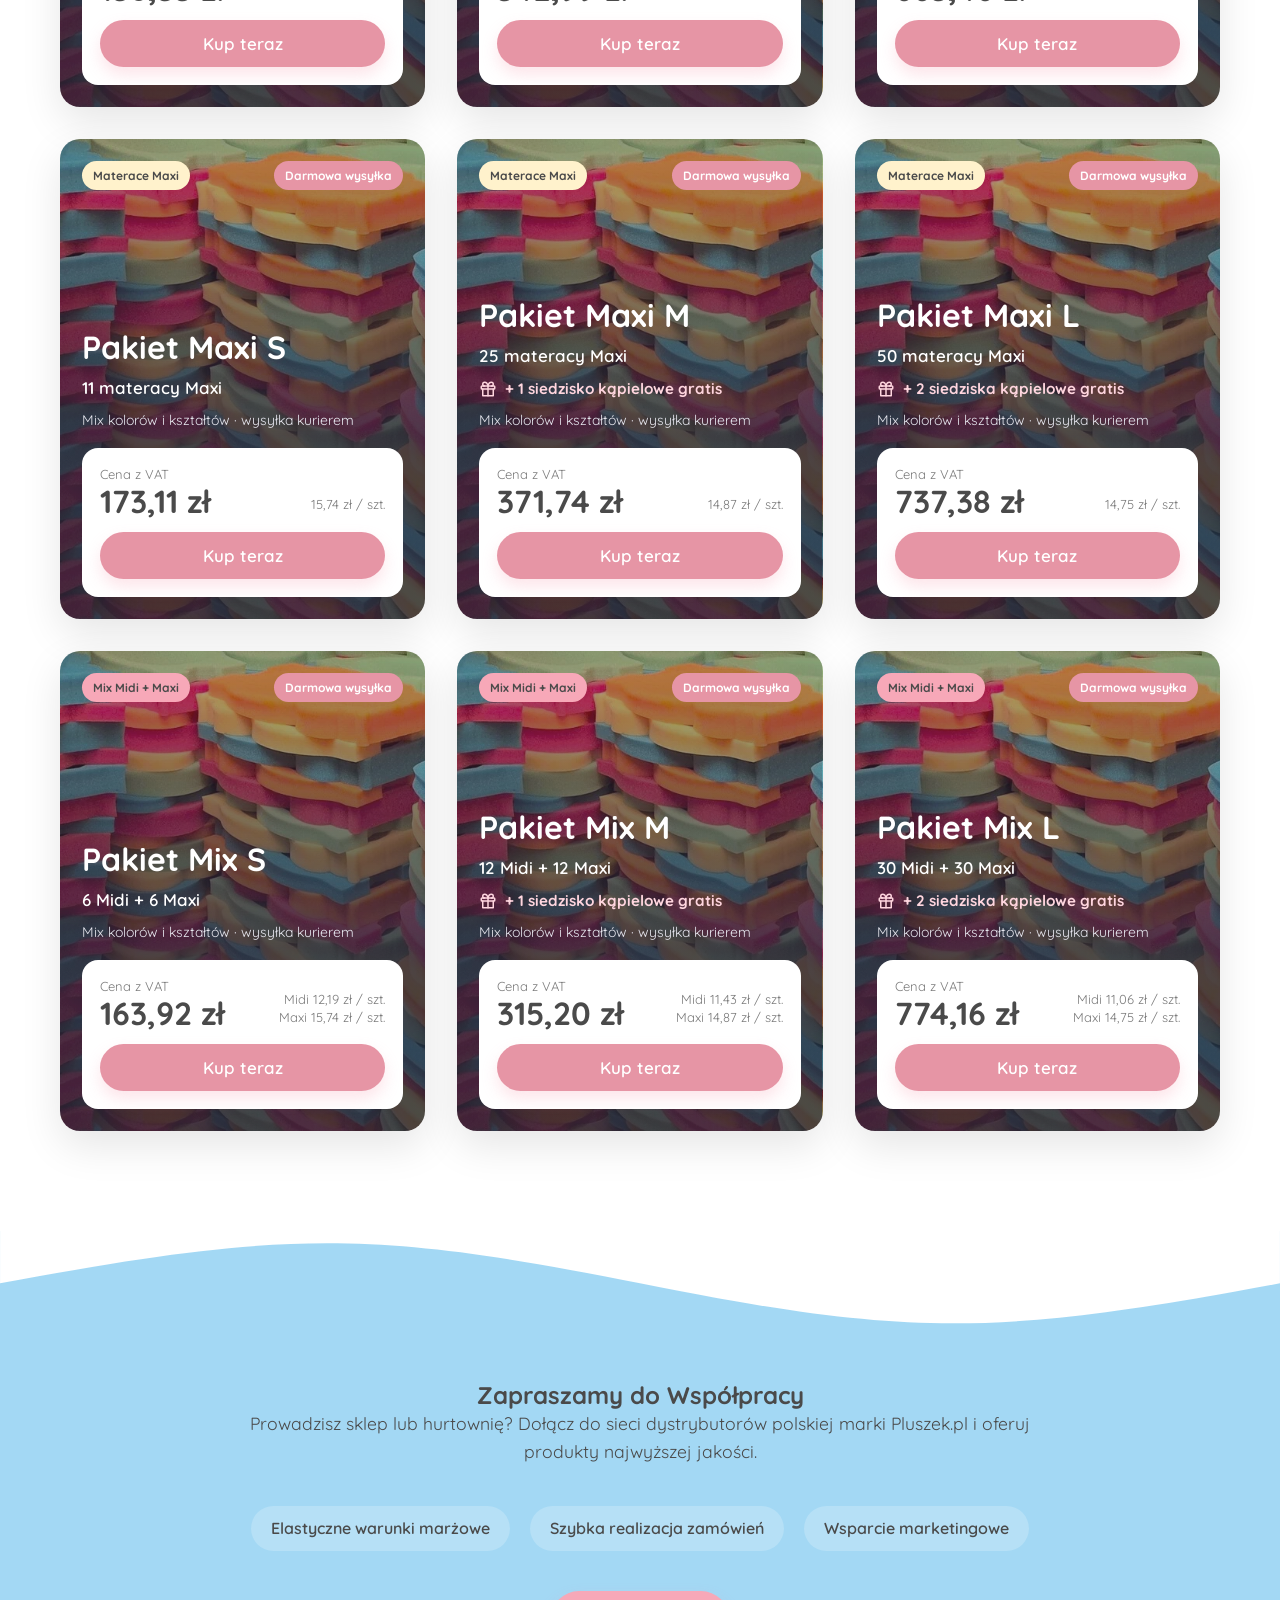
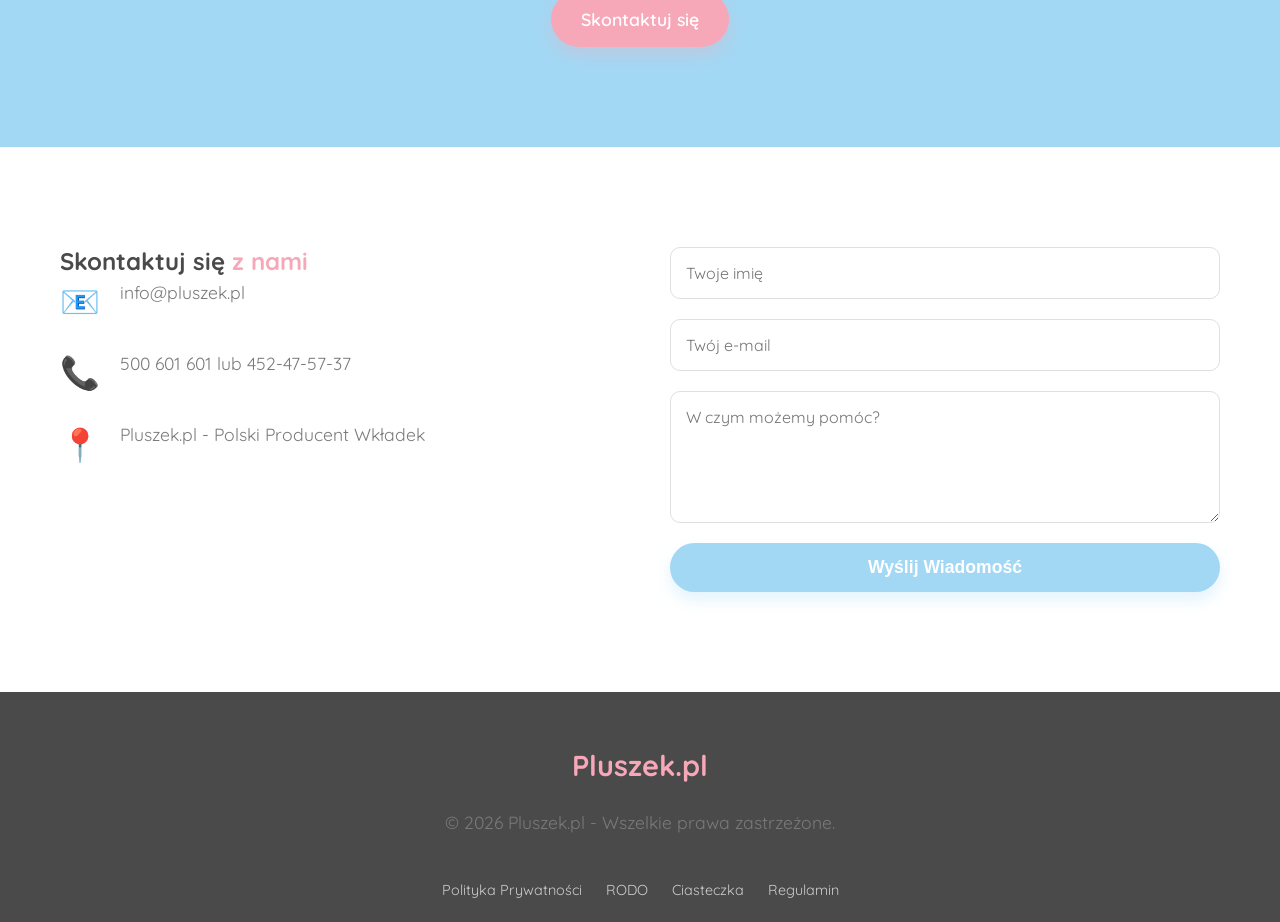
==== commit 69b2cd74: "Szybsza strona: zdjęcia WebP, przekierowanie na https, telefon w menu - zdjęcia przeskalowane do roz" ====
--- a/index.html
+++ b/index.html
@@ -45,7 +45,7 @@
         <div class="container nav-container">
             <div class="logo">
                 <a href="#hero">
-                    <img src="image/logo.jpg" alt="Pluszek.pl - Producent wkładek do wanienki" class="nav-logo">
+                    <img src="image/logo.webp" alt="Pluszek.pl - Producent wkładek do wanienki" class="nav-logo" width="149" height="182">
                 </a>
             </div>
             <ul class="nav-links">
@@ -55,6 +55,10 @@
                 <li><a href="#collaboration">Współpraca</a></li>
                 <li><a href="#contact">Kontakt</a></li>
             </ul>
+            <a href="tel:+48500601601" class="nav-phone" aria-label="Zadzwoń: 500 601 601">
+                <svg width="18" height="18" viewBox="0 0 24 24" fill="none" stroke="currentColor" stroke-width="2" stroke-linecap="round" stroke-linejoin="round" aria-hidden="true"><path d="M22 16.92v3a2 2 0 0 1-2.18 2 19.8 19.8 0 0 1-8.63-3.07 19.5 19.5 0 0 1-6-6 19.8 19.8 0 0 1-3.07-8.67A2 2 0 0 1 4.11 2h3a2 2 0 0 1 2 1.72c.13.96.36 1.9.7 2.81a2 2 0 0 1-.45 2.11L8.09 9.91a16 16 0 0 0 6 6l1.27-1.27a2 2 0 0 1 2.11-.45c.9.34 1.85.57 2.81.7A2 2 0 0 1 22 16.92z"/></svg>
+                <span>500 601 601</span>
+            </a>
             <div class="hamburger" aria-label="Otwórz menu">
                 <div class="line1"></div>
                 <div class="line2"></div>
@@ -72,7 +76,7 @@
             </div>
             <div class="hero-image">
                 <div class="image-wrapper">
-                    <img src="image/20191213_165851.jpg" alt="Niemowlę w kąpieli na bezpiecznej wkładce Pluszek">
+                    <img src="image/20191213_165851.webp" alt="Niemowlę w kąpieli na bezpiecznej wkładce Pluszek" width="886" height="1250" fetchpriority="high">
                 </div>
             </div>
         </div>
@@ -103,7 +107,7 @@
             </div>
             <div class="about-image">
                 <div class="image-wrapper">
-                    <img src="image/20191213_170916.jpg" alt="Materiały wkładek Pluszek - atestowana pianka">
+                    <img src="image/20191213_170916.webp" alt="Materiały wkładek Pluszek - atestowana pianka" width="837" height="1250" loading="lazy" decoding="async">
                 </div>
             </div>
         </div>
@@ -114,77 +118,77 @@
             <h2 class="section-title">Nasza <span>Oferta</span></h2>
             <div class="offer-grid">
                 <div class="offer-card">
-                    <div class="card-img"><img src="image/wkladkikapiel.jpg" alt="Wkładki kąpielowe"></div>
+                    <div class="card-img"><img src="image/wkladkikapiel.webp" alt="Wkładki kąpielowe" width="381" height="600" loading="lazy" decoding="async"></div>
                     <div class="card-content">
                         <h3>Wkładki kąpielowe</h3>
                         <p>Praktyczne i wygodne rozwiązanie dla codziennej pielęgnacji maluszka. Wykonane z miękkiej, bezpiecznej pianki, zapewniają komfort i stabilne podparcie podczas kąpieli.</p>
                     </div>
                 </div>
                 <div class="offer-card">
-                    <div class="card-img"><img src="image/midi.jpg" alt="Materace MIDI"></div>
+                    <div class="card-img"><img src="image/midi.webp" alt="Materace MIDI" width="384" height="600" loading="lazy" decoding="async"></div>
                     <div class="card-content">
                         <h3>Materace MIDI</h3>
                         <p>Idealne wsparcie dla noworodków i niemowląt od urodzenia do 4. miesiąca życia. Ergonomiczny kształt stabilizuje pozycję dziecka.</p>
                     </div>
                 </div>
                 <div class="offer-card">
-                    <div class="card-img"><img src="image/20191213_165851.jpg" alt="Materace MAXI"></div>
+                    <div class="card-img"><img src="image/20191213_165851.webp" alt="Materace MAXI" width="886" height="1250" loading="lazy" decoding="async"></div>
                     <div class="card-content">
                         <h3>Materace MAXI</h3>
                         <p>Wsparcie dla niemowląt od 4 miesiąca życia. Wykonany z miękkiej, szybkoschnącej pianki, zapewnia wygodę i bezpieczeństwo.</p>
                     </div>
                 </div>
                 <div class="offer-card">
-                    <div class="card-img"><img src="image/maxiplus.jpg" alt="Materace MAXI +"></div>
+                    <div class="card-img"><img src="image/maxiplus.webp" alt="Materace MAXI +" width="900" height="512" loading="lazy" decoding="async"></div>
                     <div class="card-content">
                         <h3>Materace MAXI +</h3>
                         <p>Materacyk kąpielowy MAXI plus siedzisko. Idealne wsparcie dla niemowląt od 4 miesiąca życia.</p>
                     </div>
                 </div>
                 <div class="offer-card">
-                    <div class="card-img"><img src="image/maxibi.png" alt="Materace MAXI BI"></div>
+                    <div class="card-img"><img src="image/maxibi.webp" alt="Materace MAXI BI" width="791" height="315" loading="lazy" decoding="async"></div>
                     <div class="card-content">
                         <h3>Materace MAXI BI</h3>
                         <p>Wygodny materac MAXI z dwukolorowym designem. Idealny dla starszych niemowląt potrzebujących przestrzeni.</p>
                     </div>
                 </div>
                 <div class="offer-card">
-                    <div class="card-img"><img src="image/midibi.jpg" alt="Materace MIDI BI"></div>
+                    <div class="card-img"><img src="image/midibi.webp" alt="Materace MIDI BI" width="900" height="391" loading="lazy" decoding="async"></div>
                     <div class="card-content">
                         <h3>Materace MIDI BI</h3>
                         <p>Praktyczny i atrakcyjny wizualnie materac MIDI stworzony z myślą o starszych niemowlętach.</p>
                     </div>
                 </div>
                 <div class="offer-card">
-                    <div class="card-img"><img src="image/siedzisko.png" alt="Siedziska kąpielowe"></div>
+                    <div class="card-img"><img src="image/siedzisko.webp" alt="Siedziska kąpielowe" width="566" height="441" loading="lazy" decoding="async"></div>
                     <div class="card-content">
                         <h3>Siedziska kąpielowe</h3>
                         <p>Wykonane z wysokiej jakości pianki PUR, delikatnie dopasowuje się do ciała dziecka.</p>
                     </div>
                 </div>
                 <div class="offer-card">
-                    <div class="card-img"><img src="image/kapielowe.png" alt="Gąbki kąpielowe"></div>
+                    <div class="card-img"><img src="image/kapielowe.webp" alt="Gąbki kąpielowe" width="665" height="376" loading="lazy" decoding="async"></div>
                     <div class="card-content">
                         <h3>Gąbki kąpielowe</h3>
                         <p>Delikatne i miękkie gąbki stworzone z myślą o wrażliwej skórze niemowląt. Chłonne i łatwe w użyciu.</p>
                     </div>
                 </div>
                 <div class="offer-card">
-                    <div class="card-img"><img src="image/frotki.jpg" alt="Gąbki frotki"></div>
+                    <div class="card-img"><img src="image/frotki.webp" alt="Gąbki frotki" width="759" height="600" loading="lazy" decoding="async"></div>
                     <div class="card-content">
                         <h3>Gąbki frotki</h3>
                         <p>Wykonane z delikatnej tkaniny frotte, łagodnie oczyszczają skórę, nie powodując podrażnień.</p>
                     </div>
                 </div>
                 <div class="offer-card">
-                    <div class="card-img"><img src="image/puzle.jpg" alt="Gąbka puzzle"></div>
+                    <div class="card-img"><img src="image/puzle.webp" alt="Gąbka puzzle" width="800" height="600" loading="lazy" decoding="async"></div>
                     <div class="card-content">
                         <h3>Gąbka puzzle</h3>
                         <p>Kolorowe gąbki w formie puzzli. Świetna zabawa i pielęgnacja w jednym, wspiera rozwój manualny.</p>
                     </div>
                 </div>
                 <div class="offer-card">
-                    <div class="card-img"><img src="image/sam.png" alt="Gąbki samochodowe"></div>
+                    <div class="card-img"><img src="image/sam.webp" alt="Gąbki samochodowe" width="457" height="545" loading="lazy" decoding="async"></div>
                     <div class="card-content">
                         <h3>Gąbki samochodowe</h3>
                         <p>Wytrzymałe i chłonne gąbki do mycia samochodu. Skuteczne czyszczenie bez ryzyka zarysowań lakieru.</p>
--- a/style.css
+++ b/style.css
@@ -164,6 +164,45 @@
     width: 100%;
 }
 
+.nav-phone {
+    display: inline-flex;
+    align-items: center;
+    gap: 8px;
+    margin-left: 30px;
+    padding: 9px 18px;
+    border-radius: 50px;
+    background-color: var(--secondary-color);
+    color: white;
+    font-weight: 700;
+    white-space: nowrap;
+    box-shadow: 0 6px 12px rgba(247, 168, 184, 0.3);
+    transition: var(--transition);
+}
+
+.nav-phone:hover {
+    background-color: #E695A5;
+    transform: translateY(-2px);
+}
+
+.nav-phone svg {
+    flex-shrink: 0;
+}
+
+@media screen and (min-width: 769px) and (max-width: 1024px) {
+    .nav-links li {
+        margin-left: 20px;
+    }
+
+    .nav-phone {
+        margin-left: 20px;
+        padding: 10px;
+    }
+
+    .nav-phone span {
+        display: none;
+    }
+}
+
 .hamburger {
     display: none;
     cursor: pointer;
@@ -877,6 +916,13 @@
         display: block;
     }
 
+    .nav-phone {
+        margin-left: auto;
+        margin-right: 10px;
+        padding: 8px 14px;
+        font-size: 0.95rem;
+    }
+
     .hamburger.toggle .line1 {
         transform: rotate(-45deg) translate(-5px, 6px);
     }
